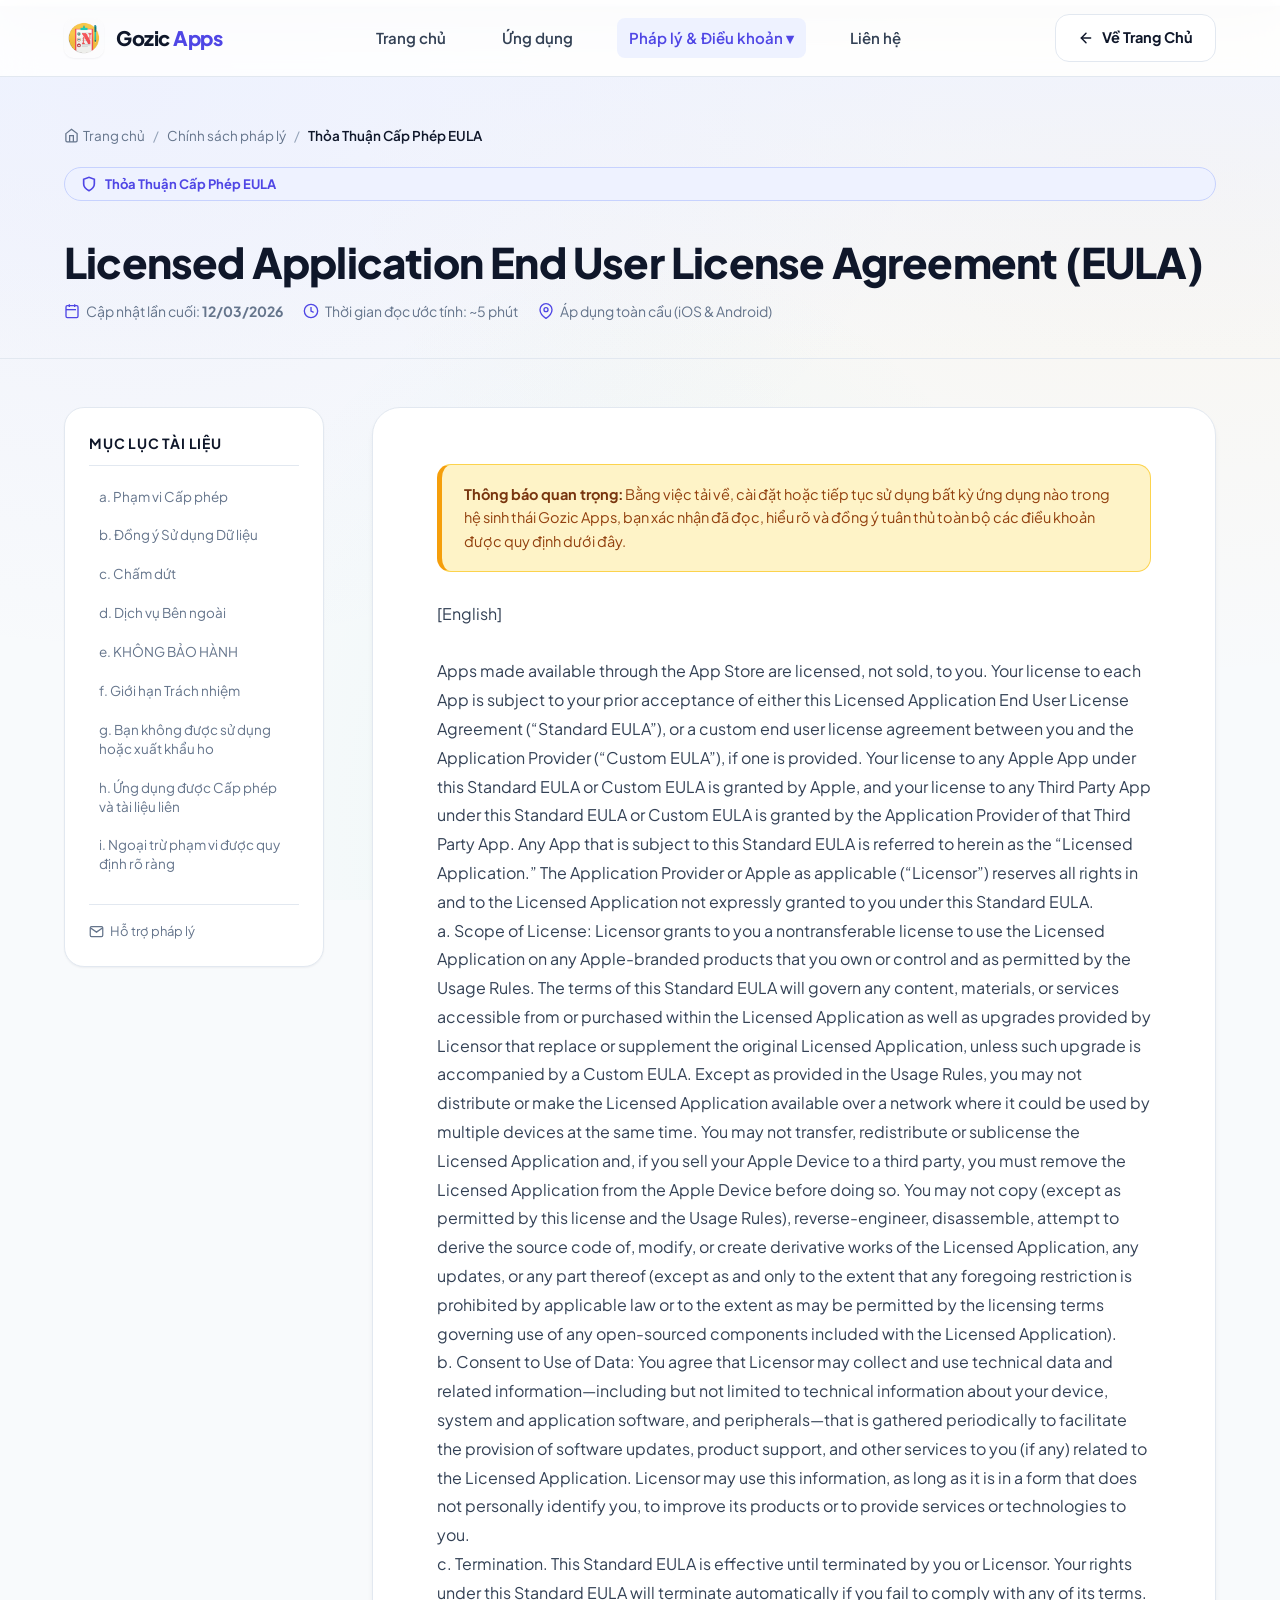
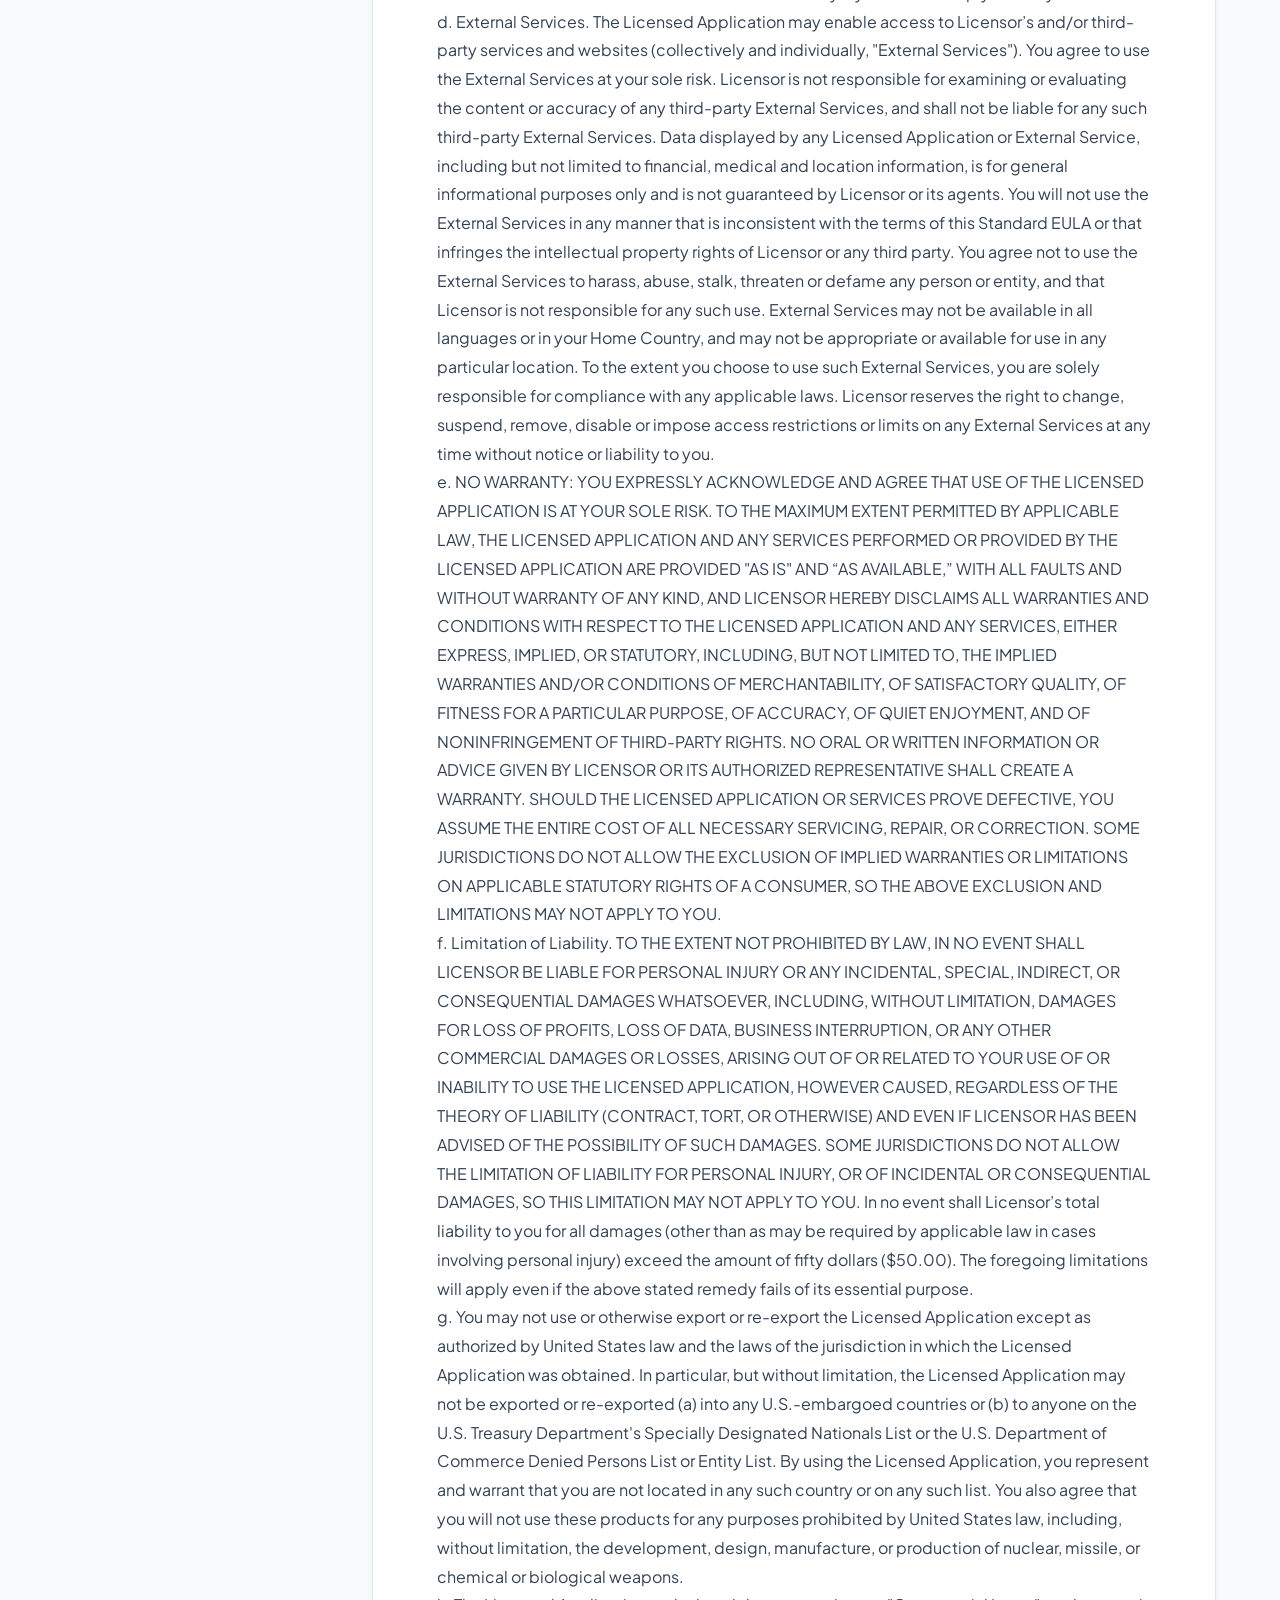
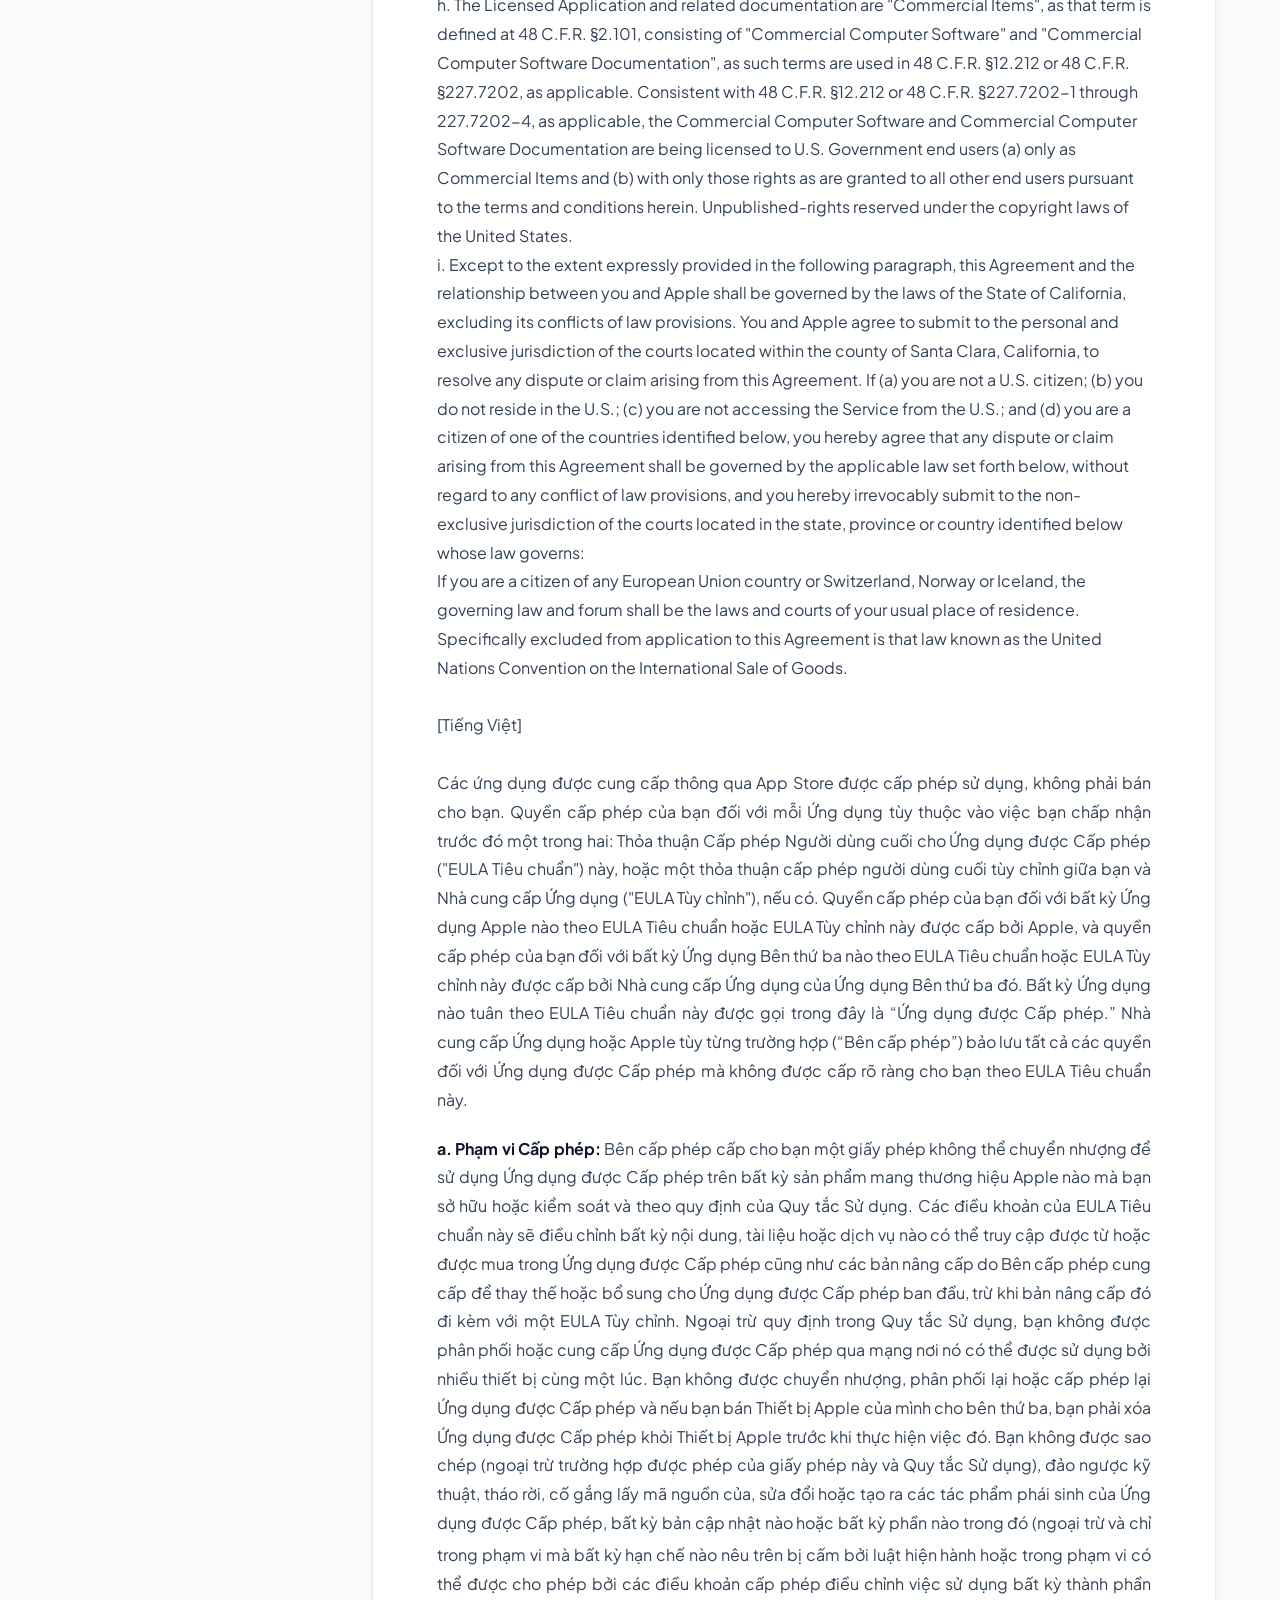
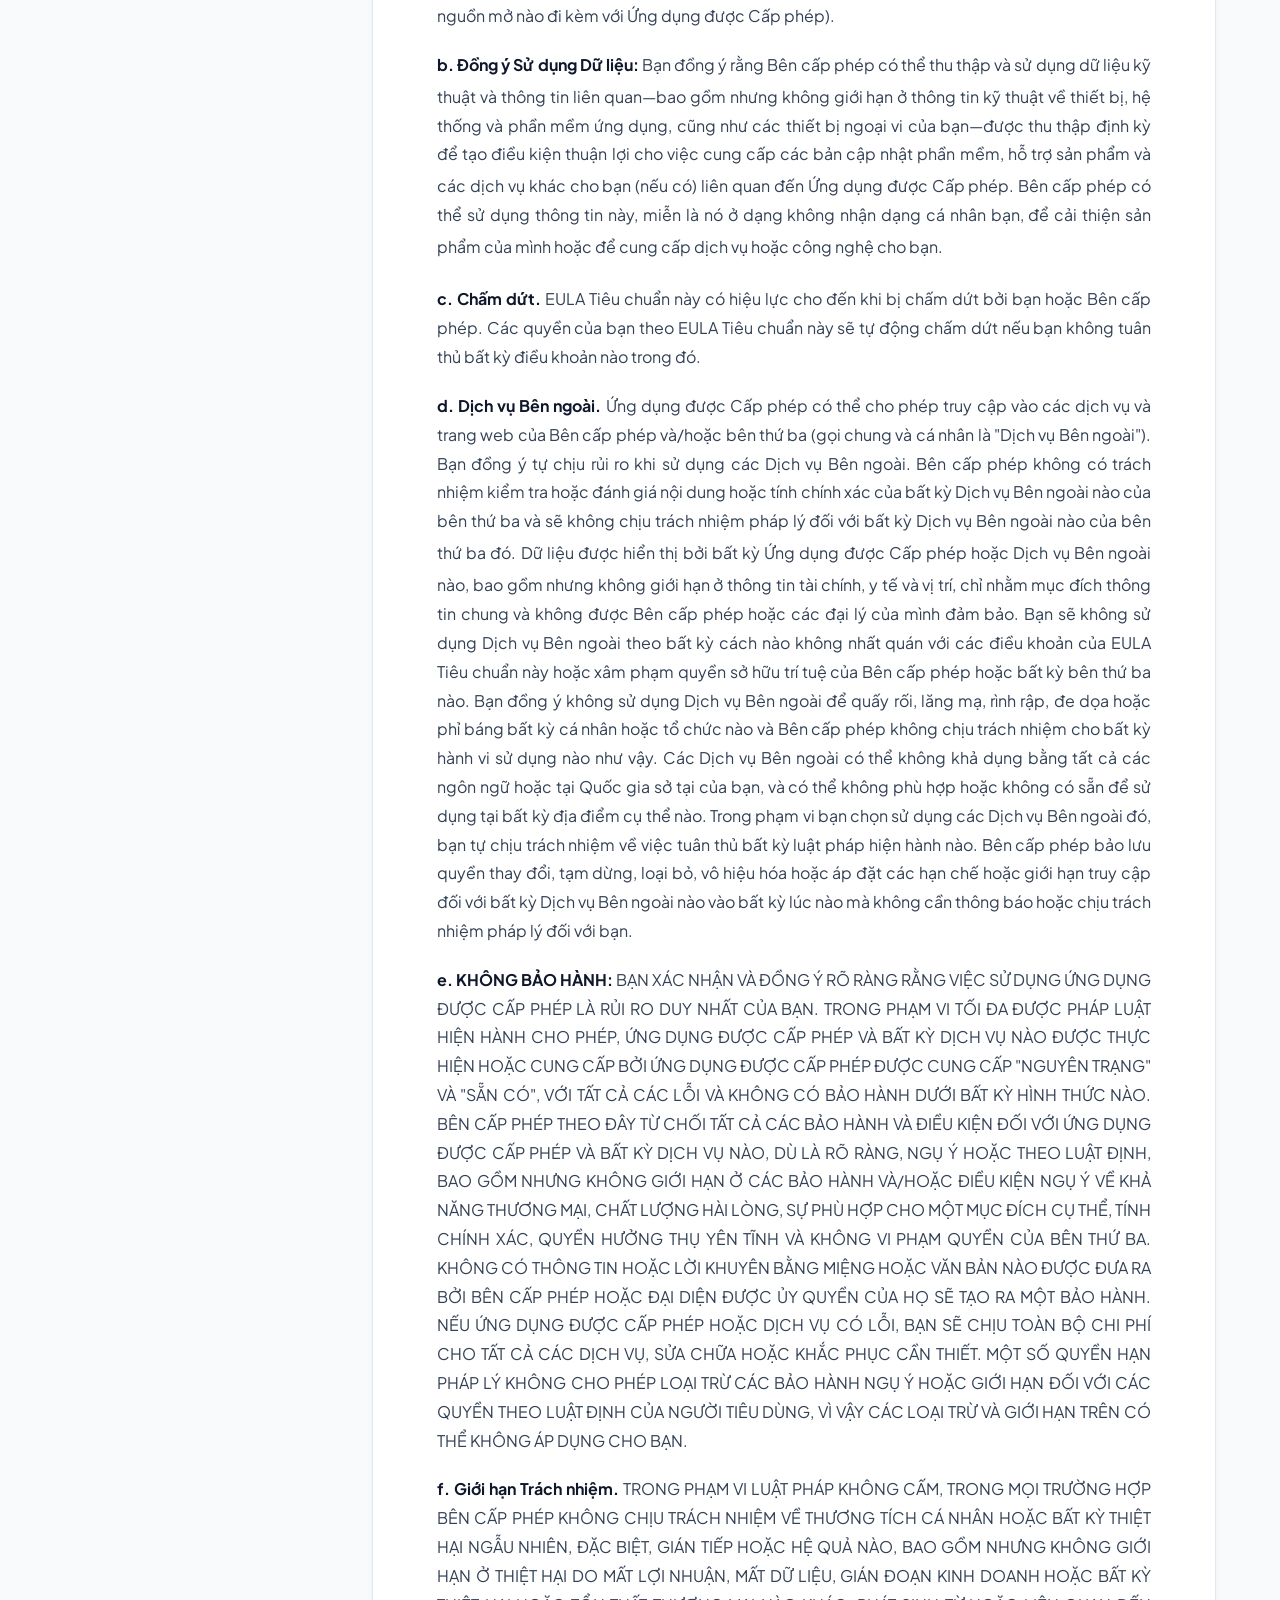
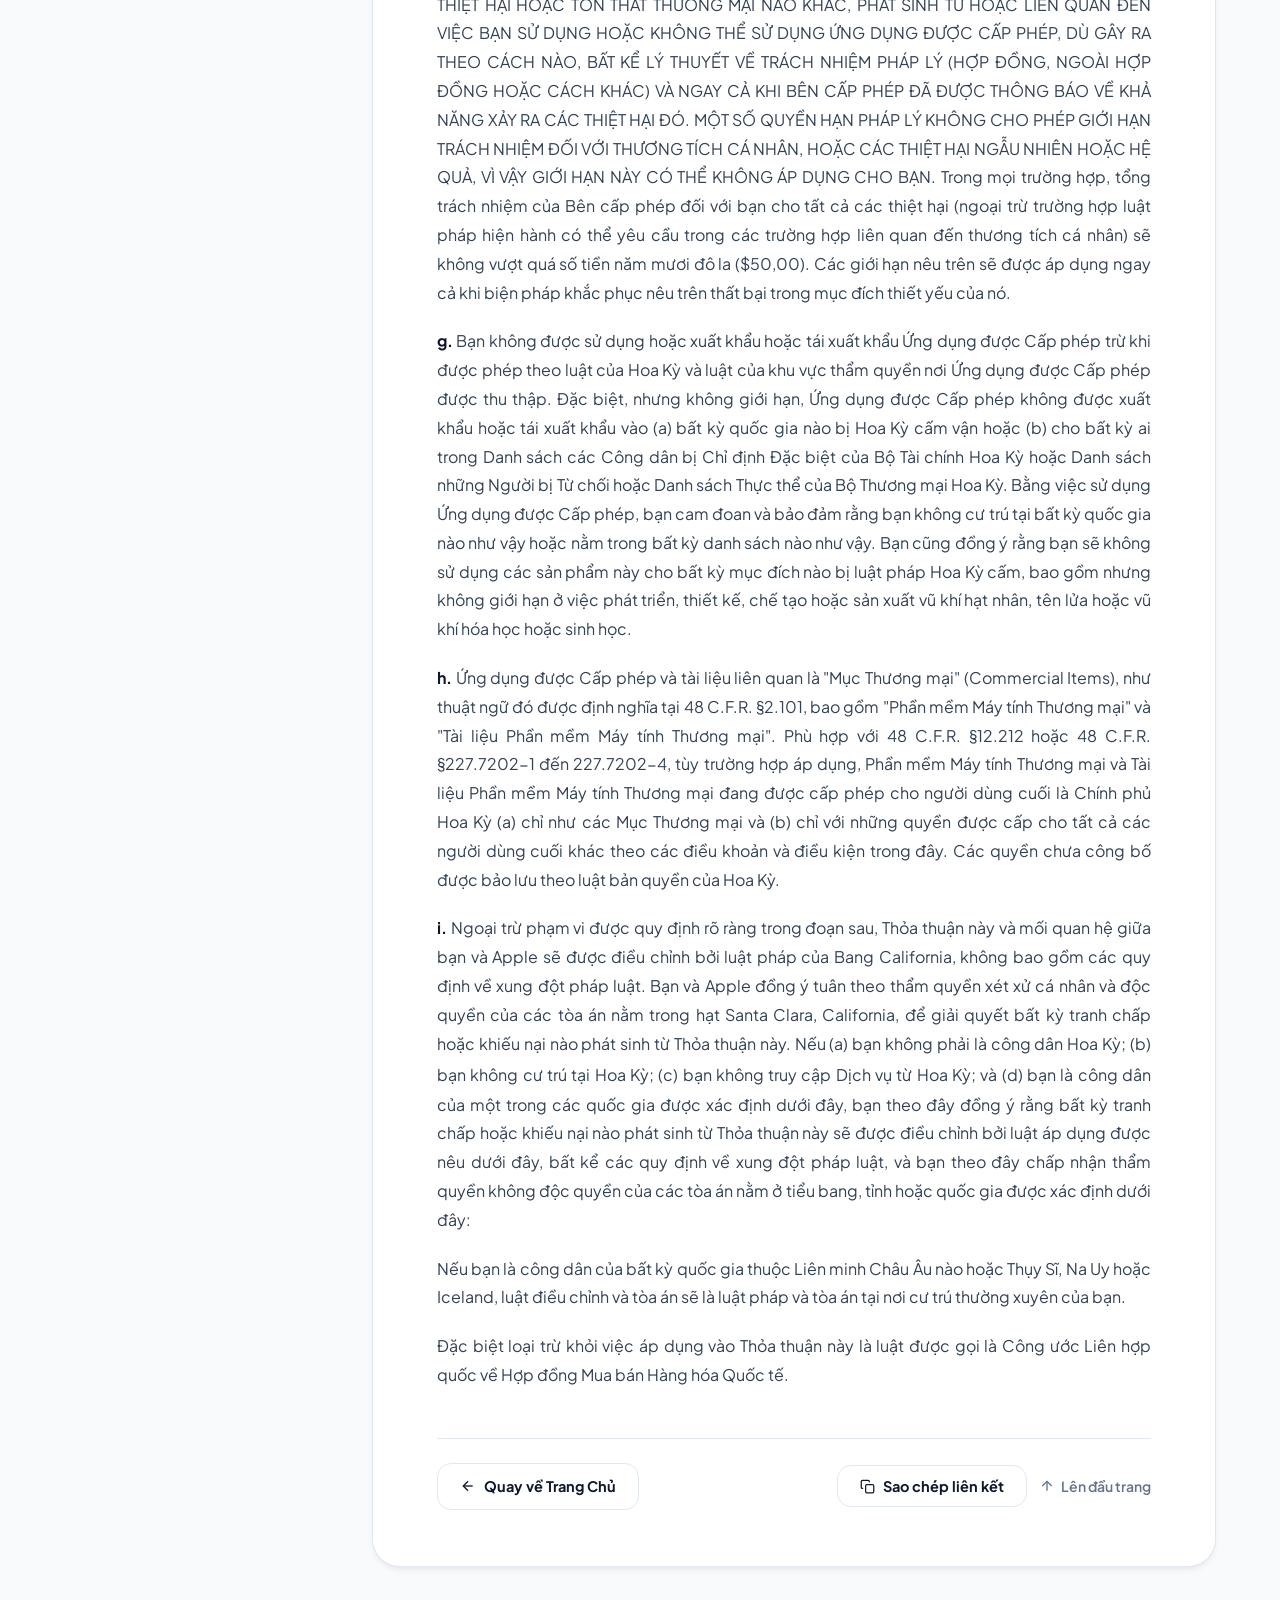
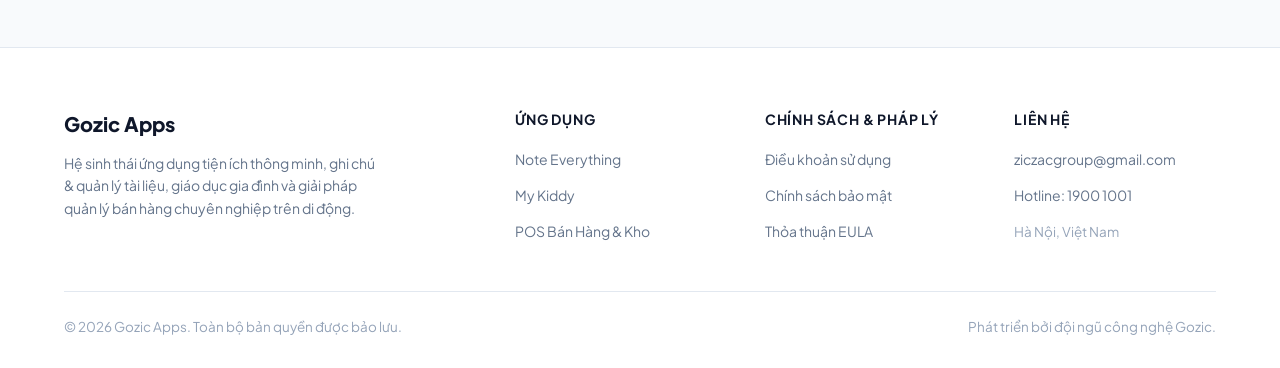
==== pages/licensed-application-end-user-license-agreement.html @ 4e3cdf43 "feat: initialize myapps website with 3 apps showcase, custom modern styling, and full legal policy p" ====
<!DOCTYPE html>
<html lang="vi">
<head>
  <meta charset="UTF-8">
  <meta name="viewport" content="width=device-width, initial-scale=1.0">
  <title>Licensed Application End User License Agreement (EULA) - Gozic Apps</title>
  <meta name="description" content="Quy định chi tiết về phạm vi cấp phép sử dụng ứng dụng di động trên các nền tảng phân phối chính thức.">
  
  <!-- Favicon -->
  <link rel="icon" type="image/png" href="../assets/photo/note-everything.png">
  
  <!-- Fonts -->
  <link rel="preconnect" href="https://fonts.googleapis.com">
  <link rel="preconnect" href="https://fonts.gstatic.com" crossorigin>
  <link href="https://fonts.googleapis.com/css2?family=Plus+Jakarta+Sans:wght@400;500;600;700;800&display=swap" rel="stylesheet">
  
  <!-- Stylesheets -->
  <link rel="stylesheet" href="../assets/css/style.css">
  <link rel="stylesheet" href="../assets/css/legal.css">
</head>
<body>

  <!-- Reading Progress Bar -->
  <div id="reading-progress"></div>

  <!-- Header -->
  <header class="site-header">
    <div class="container">
      <div class="nav-wrap">
        <a href="../index.html" class="brand-logo">
          <img src="../assets/photo/note-everything.png" alt="Gozic Apps Logo">
          <span>Gozic <span class="brand-accent">Apps</span></span>
        </a>

        <ul class="nav-links">
          <li><a href="../index.html">Trang chủ</a></li>
          <li><a href="../index.html#apps">Ứng dụng</a></li>
          <li class="nav-dropdown">
            <a href="#" class="active">Pháp lý & Điều khoản ▾</a>
            <ul class="dropdown-menu">
              <li><a href="terms-and-conditions-of-use.html">Điều khoản sử dụng</a></li>
              <li><a href="privacy-policy.html">Chính sách bảo mật</a></li>
              <li><a href="licensed-application-end-user-license-agreement.html">Thỏa thuận EULA</a></li>
            </ul>
          </li>
          <li><a href="../index.html#contact">Liên hệ</a></li>
        </ul>

        <div class="nav-cta">
          <a href="../index.html" class="btn btn-outline">
            <svg width="16" height="16" viewBox="0 0 24 24" fill="none" stroke="currentColor" stroke-width="2.2" stroke-linecap="round" stroke-linejoin="round"><line x1="19" y1="12" x2="5" y2="12"></line><polyline points="12 19 5 12 12 5"></polyline></svg>
            Về Trang Chủ
          </a>
        </div>

        <button class="mobile-toggle" aria-label="Toggle Menu">
          <span></span>
          <span></span>
          <span></span>
        </button>
      </div>
    </div>
  </header>

  <!-- Mobile Drawer -->
  <div class="mobile-nav-drawer">
    <a href="../index.html">Trang chủ</a>
    <a href="../index.html#apps">Danh sách ứng dụng</a>
    <a href="terms-and-conditions-of-use.html">Điều khoản sử dụng</a>
    <a href="privacy-policy.html">Chính sách quyền riêng tư</a>
    <a href="licensed-application-end-user-license-agreement.html">Thỏa thuận cấp phép EULA</a>
  </div>

  <!-- Legal Hero Banner -->
  <section class="legal-hero">
    <div class="container">
      <!-- Breadcrumb -->
      <nav class="breadcrumb-nav">
        <a href="../index.html">
          <svg width="15" height="15" viewBox="0 0 24 24" fill="none" stroke="currentColor" stroke-width="2"><path d="M3 9l9-7 9 7v11a2 2 0 0 1-2 2H5a2 2 0 0 1-2-2z"></path><polyline points="9 22 9 12 15 12 15 22"></polyline></svg>
          Trang chủ
        </a>
        <span class="breadcrumb-separator">/</span>
        <span>Chính sách pháp lý</span>
        <span class="breadcrumb-separator">/</span>
        <span style="color: var(--text-main); font-weight: 600;">Thỏa Thuận Cấp Phép EULA</span>
      </nav>

      <div class="legal-title-wrap">
        <span class="badge-pill">
          <svg width="14" height="14" viewBox="0 0 24 24" fill="none" stroke="currentColor" stroke-width="2.5"><path d="M12 22s8-4 8-10V5l-8-3-8 3v7c0 6 8 10 8 10z"></path></svg>
          Thỏa Thuận Cấp Phép EULA
        </span>
        <h1 class="legal-main-title">Licensed Application End User License Agreement (EULA)</h1>
        <div class="legal-meta-bar">
          <div class="legal-meta-item">
            <svg viewBox="0 0 24 24" fill="none" stroke="currentColor" stroke-width="2"><rect x="3" y="4" width="18" height="18" rx="2" ry="2"></rect><line x1="16" y1="2" x2="16" y2="6"></line><line x1="8" y1="2" x2="8" y2="6"></line><line x1="3" y1="10" x2="18" y2="10"></line></svg>
            <span>Cập nhật lần cuối: <strong>12/03/2026</strong></span>
          </div>
          <div class="legal-meta-item">
            <svg viewBox="0 0 24 24" fill="none" stroke="currentColor" stroke-width="2"><circle cx="12" cy="12" r="10"></circle><polyline points="12 6 12 12 16 14"></polyline></svg>
            <span>Thời gian đọc ước tính: ~5 phút</span>
          </div>
          <div class="legal-meta-item">
            <svg viewBox="0 0 24 24" fill="none" stroke="currentColor" stroke-width="2"><path d="M21 10c0 7-9 13-9 13s-9-6-9-13a9 9 0 0 1 18 0z"></path><circle cx="12" cy="10" r="3"></circle></svg>
            <span>Áp dụng toàn cầu (iOS & Android)</span>
          </div>
        </div>
      </div>
    </div>
  </section>

  <!-- Legal Main Body -->
  <main class="legal-layout">
    <div class="container">
      <div class="legal-container">
        <!-- Sidebar Navigation (TOC) -->
        <aside class="legal-sidebar">
          <h4>Mục lục tài liệu</h4>
          <ul class="toc-list">
            <li><a href="#section-1">a. Phạm vi Cấp phép</a></li><li><a href="#section-2">b. Đồng ý Sử dụng Dữ liệu</a></li><li><a href="#section-3">c. Chấm dứt</a></li><li><a href="#section-4">d. Dịch vụ Bên ngoài</a></li><li><a href="#section-5">e. KHÔNG BẢO HÀNH</a></li><li><a href="#section-6">f. Giới hạn Trách nhiệm</a></li><li><a href="#section-7">g. Bạn không được sử dụng hoặc xuất khẩu ho</a></li><li><a href="#section-8">h. Ứng dụng được Cấp phép và tài liệu liên</a></li><li><a href="#section-9">i. Ngoại trừ phạm vi được quy định rõ ràng</a></li>
          </ul>
          <div style="margin-top: 24px; padding-top: 16px; border-top: 1px solid var(--border-color);">
            <a href="mailto:ziczacgroup@gmail.com" style="font-size: 13px; color: var(--text-muted); display: flex; align-items: center; gap: 6px;">
              <svg width="15" height="15" viewBox="0 0 24 24" fill="none" stroke="currentColor" stroke-width="2"><path d="M4 4h16c1.1 0 2 .9 2 2v12c0 1.1-.9 2-2 2H4c-1.1 0-2-.9-2-2V6c0-1.1.9-2 2-2z"></path><polyline points="22,6 12,13 2,6"></polyline></svg>
              Hỗ trợ pháp lý
            </a>
          </div>
        </aside>

        <!-- Document Card -->
        <article class="legal-card">
          <div class="legal-notice-box">
            <strong>Thông báo quan trọng:</strong> Bằng việc tải về, cài đặt hoặc tiếp tục sử dụng bất kỳ ứng dụng nào trong hệ sinh thái Gozic Apps, bạn xác nhận đã đọc, hiểu rõ và đồng ý tuân thủ toàn bộ các điều khoản được quy định dưới đây.
          </div>

          <div class="legal-content">
            <div>[English]</div><div><br/></div><div>Apps made available through the App Store are licensed, not sold, to you. Your license to each App is subject to your prior acceptance of either this Licensed Application End User License Agreement (“Standard EULA”), or a custom end user license agreement between you and the Application Provider (“Custom EULA”), if one is provided. Your license to any Apple App under this Standard EULA or Custom EULA is granted by Apple, and your license to any Third Party App under this Standard EULA or Custom EULA is granted by the Application Provider of that Third Party App. Any App that is subject to this Standard EULA is referred to herein as the “Licensed Application.” The Application Provider or Apple as applicable (“Licensor”) reserves all rights in and to the Licensed Application not expressly granted to you under this Standard EULA.</div><div></div><div>a. Scope of License: Licensor grants to you a nontransferable license to use the Licensed Application on any Apple-branded products that you own or control and as permitted by the Usage Rules. The terms of this Standard EULA will govern any content, materials, or services accessible from or purchased within the Licensed Application as well as upgrades provided by Licensor that replace or supplement the original Licensed Application, unless such upgrade is accompanied by a Custom EULA. Except as provided in the Usage Rules, you may not distribute or make the Licensed Application available over a network where it could be used by multiple devices at the same time. You may not transfer, redistribute or sublicense the Licensed Application and, if you sell your Apple Device to a third party, you must remove the Licensed Application from the Apple Device before doing so. You may not copy (except as permitted by this license and the Usage Rules), reverse-engineer, disassemble, attempt to derive the source code of, modify, or create derivative works of the Licensed Application, any updates, or any part thereof (except as and only to the extent that any foregoing restriction is prohibited by applicable law or to the extent as may be permitted by the licensing terms governing use of any open-sourced components included with the Licensed Application).</div><div></div><div>b. Consent to Use of Data: You agree that Licensor may collect and use technical data and related information—including but not limited to technical information about your device, system and application software, and peripherals—that is gathered periodically to facilitate the provision of software updates, product support, and other services to you (if any) related to the Licensed Application. Licensor may use this information, as long as it is in a form that does not personally identify you, to improve its products or to provide services or technologies to you.</div><div></div><div>c. Termination. This Standard EULA is effective until terminated by you or Licensor. Your rights under this Standard EULA will terminate automatically if you fail to comply with any of its terms. </div><div></div><div>d. External Services. The Licensed Application may enable access to Licensor’s and/or third-party services and websites (collectively and individually, "External Services"). You agree to use the External Services at your sole risk. Licensor is not responsible for examining or evaluating the content or accuracy of any third-party External Services, and shall not be liable for any such third-party External Services. Data displayed by any Licensed Application or External Service, including but not limited to financial, medical and location information, is for general informational purposes only and is not guaranteed by Licensor or its agents. You will not use the External Services in any manner that is inconsistent with the terms of this Standard EULA or that infringes the intellectual property rights of Licensor or any third party. You agree not to use the External Services to harass, abuse, stalk, threaten or defame any person or entity, and that Licensor is not responsible for any such use. External Services may not be available in all languages or in your Home Country, and may not be appropriate or available for use in any particular location. To the extent you choose to use such External Services, you are solely responsible for compliance with any applicable laws. Licensor reserves the right to change, suspend, remove, disable or impose access restrictions or limits on any External Services at any time without notice or liability to you. </div><div></div><div>e. NO WARRANTY: YOU EXPRESSLY ACKNOWLEDGE AND AGREE THAT USE OF THE LICENSED APPLICATION IS AT YOUR SOLE RISK. TO THE MAXIMUM EXTENT PERMITTED BY APPLICABLE LAW, THE LICENSED APPLICATION AND ANY SERVICES PERFORMED OR PROVIDED BY THE LICENSED APPLICATION ARE PROVIDED "AS IS" AND “AS AVAILABLE,” WITH ALL FAULTS AND WITHOUT WARRANTY OF ANY KIND, AND LICENSOR HEREBY DISCLAIMS ALL WARRANTIES AND CONDITIONS WITH RESPECT TO THE LICENSED APPLICATION AND ANY SERVICES, EITHER EXPRESS, IMPLIED, OR STATUTORY, INCLUDING, BUT NOT LIMITED TO, THE IMPLIED WARRANTIES AND/OR CONDITIONS OF MERCHANTABILITY, OF SATISFACTORY QUALITY, OF FITNESS FOR A PARTICULAR PURPOSE, OF ACCURACY, OF QUIET ENJOYMENT, AND OF NONINFRINGEMENT OF THIRD-PARTY RIGHTS. NO ORAL OR WRITTEN INFORMATION OR ADVICE GIVEN BY LICENSOR OR ITS AUTHORIZED REPRESENTATIVE SHALL CREATE A WARRANTY. SHOULD THE LICENSED APPLICATION OR SERVICES PROVE DEFECTIVE, YOU ASSUME THE ENTIRE COST OF ALL NECESSARY SERVICING, REPAIR, OR CORRECTION. SOME JURISDICTIONS DO NOT ALLOW THE EXCLUSION OF IMPLIED WARRANTIES OR LIMITATIONS ON APPLICABLE STATUTORY RIGHTS OF A CONSUMER, SO THE ABOVE EXCLUSION AND LIMITATIONS MAY NOT APPLY TO YOU.</div><div></div><div>f. Limitation of Liability. TO THE EXTENT NOT PROHIBITED BY LAW, IN NO EVENT SHALL LICENSOR BE LIABLE FOR PERSONAL INJURY OR ANY INCIDENTAL, SPECIAL, INDIRECT, OR CONSEQUENTIAL DAMAGES WHATSOEVER, INCLUDING, WITHOUT LIMITATION, DAMAGES FOR LOSS OF PROFITS, LOSS OF DATA, BUSINESS INTERRUPTION, OR ANY OTHER COMMERCIAL DAMAGES OR LOSSES, ARISING OUT OF OR RELATED TO YOUR USE OF OR INABILITY TO USE THE LICENSED APPLICATION, HOWEVER CAUSED, REGARDLESS OF THE THEORY OF LIABILITY (CONTRACT, TORT, OR OTHERWISE) AND EVEN IF LICENSOR HAS BEEN ADVISED OF THE POSSIBILITY OF SUCH DAMAGES. SOME JURISDICTIONS DO NOT ALLOW THE LIMITATION OF LIABILITY FOR PERSONAL INJURY, OR OF INCIDENTAL OR CONSEQUENTIAL DAMAGES, SO THIS LIMITATION MAY NOT APPLY TO YOU. In no event shall Licensor’s total liability to you for all damages (other than as may be required by applicable law in cases involving personal injury) exceed the amount of fifty dollars ($50.00). The foregoing limitations will apply even if the above stated remedy fails of its essential purpose.</div><div></div><div>g. You may not use or otherwise export or re-export the Licensed Application except as authorized by United States law and the laws of the jurisdiction in which the Licensed Application was obtained. In particular, but without limitation, the Licensed Application may not be exported or re-exported (a) into any U.S.-embargoed countries or (b) to anyone on the U.S. Treasury Department's Specially Designated Nationals List or the U.S. Department of Commerce Denied Persons List or Entity List. By using the Licensed Application, you represent and warrant that you are not located in any such country or on any such list. You also agree that you will not use these products for any purposes prohibited by United States law, including, without limitation, the development, design, manufacture, or production of nuclear, missile, or chemical or biological weapons.</div><div></div><div>h. The Licensed Application and related documentation are "Commercial Items", as that term is defined at 48 C.F.R. §2.101, consisting of "Commercial Computer Software" and "Commercial Computer Software Documentation", as such terms are used in 48 C.F.R. §12.212 or 48 C.F.R. §227.7202, as applicable. Consistent with 48 C.F.R. §12.212 or 48 C.F.R. §227.7202-1 through 227.7202-4, as applicable, the Commercial Computer Software and Commercial Computer Software Documentation are being licensed to U.S. Government end users (a) only as Commercial Items and (b) with only those rights as are granted to all other end users pursuant to the terms and conditions herein. Unpublished-rights reserved under the copyright laws of the United States.</div><div></div><div>i. Except to the extent expressly provided in the following paragraph, this Agreement and the relationship between you and Apple shall be governed by the laws of the State of California, excluding its conflicts of law provisions. You and Apple agree to submit to the personal and exclusive jurisdiction of the courts located within the county of Santa Clara, California, to resolve any dispute or claim arising from this Agreement. If (a) you are not a U.S. citizen; (b) you do not reside in the U.S.; (c) you are not accessing the Service from the U.S.; and (d) you are a citizen of one of the countries identified below, you hereby agree that any dispute or claim arising from this Agreement shall be governed by the applicable law set forth below, without regard to any conflict of law provisions, and you hereby irrevocably submit to the non-exclusive jurisdiction of the courts located in the state, province or country identified below whose law governs:</div><div></div><div>If you are a citizen of any European Union country or Switzerland, Norway or Iceland, the governing law and forum shall be the laws and courts of your usual place of residence.</div><div></div><div>Specifically excluded from application to this Agreement is that law known as the United Nations Convention on the International Sale of Goods.</div><div><br/></div><div>[Tiếng Việt]</div><div><br/></div><div><p data-path-to-node="0">Các ứng dụng được cung cấp thông qua App Store được cấp phép sử dụng, không phải bán cho bạn. Quyền cấp phép của bạn đối với mỗi Ứng dụng tùy thuộc vào việc bạn chấp nhận trước đó một trong hai: Thỏa thuận Cấp phép Người dùng cuối cho Ứng dụng được Cấp phép ("EULA Tiêu chuẩn") này, hoặc một thỏa thuận cấp phép người dùng cuối tùy chỉnh giữa bạn và Nhà cung cấp Ứng dụng ("EULA Tùy chỉnh"), nếu có. Quyền cấp phép của bạn đối với bất kỳ Ứng dụng Apple nào theo EULA Tiêu chuẩn hoặc EULA Tùy chỉnh này được cấp bởi Apple, và quyền cấp phép của bạn đối với bất kỳ Ứng dụng Bên thứ ba nào theo EULA Tiêu chuẩn hoặc EULA Tùy chỉnh này được cấp bởi Nhà cung cấp Ứng dụng của Ứng dụng Bên thứ ba đó. Bất kỳ Ứng dụng nào tuân theo EULA Tiêu chuẩn này được gọi trong đây là “Ứng dụng được Cấp phép.” Nhà cung cấp Ứng dụng hoặc Apple tùy từng trường hợp (“Bên cấp phép”) bảo lưu tất cả các quyền đối với Ứng dụng được Cấp phép mà không được cấp rõ ràng cho bạn theo EULA Tiêu chuẩn này.</p><p data-path-to-node="1" id="section-1"><b data-index-in-node="0" data-path-to-node="1">a. Phạm vi Cấp phép:</b> Bên cấp phép cấp cho bạn một giấy phép không thể chuyển nhượng để sử dụng Ứng dụng được Cấp phép trên bất kỳ sản phẩm mang thương hiệu Apple nào mà bạn sở hữu hoặc kiểm soát và theo quy định của Quy tắc Sử dụng. Các điều khoản của EULA Tiêu chuẩn này sẽ điều chỉnh bất kỳ nội dung, tài liệu hoặc dịch vụ nào có thể truy cập được từ hoặc được mua trong Ứng dụng được Cấp phép cũng như các bản nâng cấp do Bên cấp phép cung cấp để thay thế hoặc bổ sung cho Ứng dụng được Cấp phép ban đầu, trừ khi bản nâng cấp đó đi kèm với một EULA Tùy chỉnh. Ngoại trừ quy định trong Quy tắc Sử dụng, bạn không được phân phối hoặc cung cấp Ứng dụng được Cấp phép qua mạng nơi nó có thể được sử dụng bởi nhiều thiết bị cùng một lúc. Bạn không được chuyển nhượng, phân phối lại hoặc cấp phép lại Ứng dụng được Cấp phép và nếu bạn bán Thiết bị Apple của mình cho bên thứ ba, bạn phải xóa Ứng dụng được Cấp phép khỏi Thiết bị Apple trước khi thực hiện việc đó. Bạn không được sao chép (ngoại trừ trường hợp được phép của giấy phép này và Quy tắc Sử dụng), đảo ngược kỹ thuật, tháo rời, cố gắng lấy mã nguồn của, sửa đổi hoặc tạo ra các tác <span class="citation-435 citation-end-435">phẩm phái sinh của Ứng dụng được Cấp phép, bất kỳ bản cập nhật nào hoặc bất kỳ phần nào trong đó (ngoại trừ và chỉ trong phạm vi mà bất kỳ hạn chế nào nêu trên<source-footnote _nghost-ng-c350547919="" ng-version="0.0.0-PLACEHOLDER"><sup _ngcontent-ng-c350547919="" class="superscript" data-turn-source-index="1"><!-- --></sup></source-footnote></span> bị cấm bởi luật hiện hành hoặc trong phạm vi có thể được cho phép bởi các điều khoản cấp phép điều chỉnh việc sử dụng bất kỳ thành phần nguồn mở nào đi kèm với <span class="citation-434 citation-end-434">Ứng dụng được Cấp phép).<source-footnote _nghost-ng-c350547919="" ng-version="0.0.0-PLACEHOLDER"><sup _ngcontent-ng-c350547919="" class="superscript" data-turn-source-index="2"><!-- --></sup></source-footnote></span><sources-carousel-inline _nghost-ng-c3933148313="" ng-version="0.0.0-PLACEHOLDER"><source-inline-chip _ngcontent-ng-c3933148313="" _nghost-ng-c3311634963="" class="ng-star-inserted"></source-inline-chip></sources-carousel-inline></p><div _ngcontent-ng-c3311634963="" class="source-inline-chip-container ng-star-inserted"><!-- --><!-- --></div><!-- --><!-- --><!-- --><!-- --><!-- --><!-- --><!-- --><!-- --><!-- --><p data-path-to-node="2" id="section-2"><span class="citation-433"></span><b data-index-in-node="0" data-path-to-node="2">b. Đồng ý Sử dụng Dữ liệu:</b><span class="citation-433 citation-end-433"> Bạn đồng ý rằng Bên cấp phép có thể thu thập và sử dụng dữ liệu kỹ thuật và thông tin liên quan—bao gồm nhưng không giới<source-footnote _nghost-ng-c350547919="" ng-version="0.0.0-PLACEHOLDER"><sup _ngcontent-ng-c350547919="" class="superscript" data-turn-source-index="3"><!-- --></sup></source-footnote></span> hạn ở thông tin kỹ thuật về thiết bị, hệ thống và phần mềm ứng dụng, cũng như các <span class="citation-432 citation-end-432">thiết bị ngoại vi của bạn—được thu thập định kỳ để tạo điều kiện thuận lợi cho việc cung cấp các bản cập nhật phần mềm, hỗ trợ sản phẩm và các dịch vụ khác cho bạ<source-footnote _nghost-ng-c350547919="" ng-version="0.0.0-PLACEHOLDER"><sup _ngcontent-ng-c350547919="" class="superscript" data-turn-source-index="4"><!-- --></sup></source-footnote></span>n (nếu có) liên quan đến Ứng dụng được Cấp phép. Bên <span class="citation-431"></span><span class="citation-430 citation-431 citation-end-431">cấp phép có thể sử dụng thông tin này, miễn là nó ở dạng không nhận dạng cá nhân bạn, để cải thiện sản phẩm của mình hoặc để cung cấp dịch vụ hoặc công nghệ cho bạn.<source-footnote _nghost-ng-c350547919="" ng-version="0.0.0-PLACEHOLDER"><sup _ngcontent-ng-c350547919="" class="superscript" data-turn-source-index="5"><!-- --></sup></source-footnote></span><span class="citation-430 citation-end-430"><source-footnote _nghost-ng-c350547919="" ng-version="0.0.0-PLACEHOLDER"><sup _ngcontent-ng-c350547919="" class="superscript" data-turn-source-index="6"><!-- --></sup></source-footnote></span><sources-carousel-inline _nghost-ng-c3933148313="" ng-version="0.0.0-PLACEHOLDER"><source-inline-chip _ngcontent-ng-c3933148313="" _nghost-ng-c3311634963="" class="ng-star-inserted"></source-inline-chip></sources-carousel-inline></p><div _ngcontent-ng-c3311634963="" class="source-inline-chip-container ng-star-inserted"><!-- --><!-- --></div><!-- --><!-- --><!-- --><!-- --><!-- --><!-- --><!-- --><!-- --><!-- --><p data-path-to-node="3" id="section-3"><span class="citation-428"></span><span class="citation-428 citation-429"></span><b data-index-in-node="0" data-path-to-node="3">c. Chấm dứt.</b><span class="citation-428 citation-429 citation-end-429"> EULA Tiê<source-footnote _nghost-ng-c350547919="" ng-version="0.0.0-PLACEHOLDER"><sup _ngcontent-ng-c350547919="" class="superscript" data-turn-source-index="7"><!-- --></sup></source-footnote></span><span class="citation-428 citation-end-428">u chuẩn này có hiệu lự<source-footnote _nghost-ng-c350547919="" ng-version="0.0.0-PLACEHOLDER"><sup _ngcontent-ng-c350547919="" class="superscript" data-turn-source-index="8"><!-- --></sup></source-footnote></span>c cho đến khi bị chấm dứt bởi bạn hoặc Bên cấp phép. Các quyền của bạn theo EULA Tiêu chuẩn này sẽ tự động chấm dứt nếu bạn không tuân thủ bất kỳ điều khoản nào trong đó.<sources-carousel-inline _nghost-ng-c3933148313="" ng-version="0.0.0-PLACEHOLDER"><source-inline-chip _ngcontent-ng-c3933148313="" _nghost-ng-c3311634963="" class="ng-star-inserted"></source-inline-chip></sources-carousel-inline></p><div _ngcontent-ng-c3311634963="" class="source-inline-chip-container ng-star-inserted"><!-- --><!-- --></div><!-- --><!-- --><!-- --><!-- --><!-- --><!-- --><!-- --><!-- --><!-- --><p data-path-to-node="4" id="section-4"><b data-index-in-node="0" data-path-to-node="4">d. Dịch vụ Bên ngoài.</b> Ứng dụng được Cấp phép có thể cho phép truy cập vào các dịch vụ và trang web của Bên cấp phép và/hoặc bên thứ ba (gọi chung và cá nhân là "Dịch vụ Bên ngoài"). Bạn đồng ý tự chịu rủi ro khi sử dụng các Dịch vụ Bên ngoài. Bên cấp phép không có trách nhiệm kiểm tra hoặc <span class="citation-427">đánh giá nội dung hoặc tính chính xác của bất kỳ Dịch vụ Bên ngoài nào của bên thứ ba </span><span class="citation-425 citation-427"></span><span class="citation-425 citation-426 citation-427 citation-end-427">và sẽ không chịu trách nhiệm pháp lý đối với bất kỳ Dịch vụ Bên ngoài nào của bên thứ<source-footnote _nghost-ng-c350547919="" ng-version="0.0.0-PLACEHOLDER"><sup _ngcontent-ng-c350547919="" class="superscript" data-turn-source-index="9"><!-- --></sup></source-footnote></span><span class="citation-425 citation-426"> ba đó. </span><span class="citation-424 citation-425 citation-426 citation-end-426">Dữ liệu được hiển thị bởi bất kỳ Ứng dụng được Cấp phép hoặc D<source-footnote _nghost-ng-c350547919="" ng-version="0.0.0-PLACEHOLDER"><sup _ngcontent-ng-c350547919="" class="superscript" data-turn-source-index="10"><!-- --></sup></source-footnote></span><span class="citation-424 citation-425 citation-end-425">ịch vụ Bên ngoài nào, bao g<source-footnote _nghost-ng-c350547919="" ng-version="0.0.0-PLACEHOLDER"><sup _ngcontent-ng-c350547919="" class="superscript" data-turn-source-index="11"><!-- --></sup></source-footnote></span><span class="citation-424 citation-end-424">ồm nhưng không giới hạn ở thông tin tài chính, y tế và vị trí, chỉ nhằm <source-footnote _nghost-ng-c350547919="" ng-version="0.0.0-PLACEHOLDER"><sup _ngcontent-ng-c350547919="" class="superscript" data-turn-source-index="12"><!-- --></sup></source-footnote></span>mục đích thông tin chung và không được Bên cấp phép hoặc các đại lý của mình đảm bảo. Bạn sẽ không sử dụng Dịch vụ Bên ngoài theo bất kỳ cách nào không nhất quán với các điều khoản của EULA Tiêu chuẩn này hoặc xâm phạm quyền sở hữu trí tuệ của Bên cấp phép hoặc bất kỳ bên thứ ba nào. Bạn đồng ý không sử dụng Dịch vụ Bên ngoài để quấy rối, lăng mạ, rình rập, đe dọa hoặc phỉ báng bất kỳ cá nhân hoặc tổ chức nào và Bên cấp phép không chịu trách nhiệm cho bất kỳ hành vi sử dụng nào như vậy. Các Dịch vụ Bên ngoài có thể không khả dụng bằng tất cả các ngôn ngữ hoặc tại Quốc gia sở tại của bạn, và có thể không phù hợp hoặc không có sẵn để sử dụng tại bất kỳ địa điểm cụ thể nào. Trong phạm vi bạn chọn sử dụng các Dịch vụ Bên ngoài đó, bạn tự chịu trách nhiệm về việc tuân thủ bất kỳ luật pháp hiện hành nào. Bên cấp phép bảo lưu quyền thay đổi, tạm dừng, loại bỏ, vô hiệu hóa hoặc áp đặt các hạn chế hoặc giới hạn truy cập đối với bất kỳ Dịch vụ Bên ngoài nào vào bất kỳ lúc nào mà không cần thông báo hoặc chịu trách nhiệm pháp lý đối với bạn.<sources-carousel-inline _nghost-ng-c3933148313="" ng-version="0.0.0-PLACEHOLDER"><source-inline-chip _ngcontent-ng-c3933148313="" _nghost-ng-c3311634963="" class="ng-star-inserted"></source-inline-chip></sources-carousel-inline></p><div _ngcontent-ng-c3311634963="" class="source-inline-chip-container ng-star-inserted"><!-- --><!-- --></div><!-- --><!-- --><!-- --><!-- --><!-- --><!-- --><!-- --><!-- --><!-- --><p data-path-to-node="5" id="section-5"><b data-index-in-node="0" data-path-to-node="5">e. KHÔNG BẢO HÀNH:</b> BẠN XÁC NHẬN VÀ ĐỒNG Ý RÕ RÀNG RẰNG VIỆC SỬ DỤNG ỨNG DỤNG ĐƯỢC CẤP PHÉP LÀ RỦI RO DUY NHẤT CỦA BẠN. TRONG PHẠM VI TỐI ĐA ĐƯỢC PHÁP LUẬT HIỆN HÀNH CHO PHÉP, ỨNG DỤNG ĐƯỢC CẤP PHÉP VÀ BẤT KỲ DỊCH VỤ NÀO ĐƯỢC THỰC HIỆN HOẶC CUNG CẤP BỞI ỨNG DỤNG ĐƯỢC CẤP PHÉP ĐƯỢC CUNG CẤP "NGUYÊN TRẠNG" VÀ "SẴN CÓ", VỚI TẤT CẢ CÁC LỖI VÀ KHÔNG CÓ BẢO HÀNH DƯỚI BẤT KỲ HÌNH THỨC NÀO. BÊN CẤP PHÉP THEO ĐÂY TỪ CHỐI TẤT CẢ CÁC BẢO HÀNH VÀ ĐIỀU KIỆN ĐỐI VỚI ỨNG DỤNG ĐƯỢC CẤP PHÉP VÀ BẤT KỲ DỊCH VỤ NÀO, DÙ LÀ RÕ RÀNG, NGỤ Ý HOẶC THEO LUẬT ĐỊNH, BAO GỒM NHƯNG KHÔNG GIỚI HẠN Ở CÁC BẢO HÀNH VÀ/HOẶC ĐIỀU KIỆN NGỤ Ý VỀ KHẢ NĂNG THƯƠNG MẠI, CHẤT LƯỢNG HÀI LÒNG, SỰ PHÙ HỢP CHO MỘT MỤC ĐÍCH CỤ THỂ, TÍNH CHÍNH XÁC, QUYỀN HƯỞNG THỤ YÊN TĨNH VÀ KHÔNG VI PHẠM QUYỀN CỦA BÊN THỨ BA. KHÔNG CÓ THÔNG TIN HOẶC LỜI KHUYÊN BẰNG MIỆNG HOẶC VĂN BẢN NÀO ĐƯỢC ĐƯA RA BỞI BÊN CẤP PHÉP HOẶC ĐẠI DIỆN ĐƯỢC ỦY QUYỀN CỦA HỌ SẼ TẠO RA MỘT BẢO HÀNH. NẾU ỨNG DỤNG ĐƯỢC CẤP PHÉP HOẶC DỊCH VỤ CÓ LỖI, BẠN SẼ CHỊU TOÀN BỘ CHI PHÍ CHO TẤT CẢ CÁC DỊCH VỤ, SỬA CHỮA HOẶC KHẮC PHỤC CẦN THIẾT. MỘT SỐ QUYỀN HẠN PHÁP LÝ KHÔNG CHO PHÉP LOẠI TRỪ CÁC BẢO HÀNH NGỤ Ý HOẶC GIỚI HẠN ĐỐI VỚI CÁC QUYỀN THEO LUẬT ĐỊNH CỦA NGƯỜI TIÊU DÙNG, VÌ VẬY CÁC LOẠI TRỪ VÀ GIỚI HẠN TRÊN CÓ THỂ KHÔNG ÁP DỤNG CHO BẠN.</p><p data-path-to-node="6" id="section-6"><b data-index-in-node="0" data-path-to-node="6">f. Giới hạn Trách nhiệm.</b> TRONG PHẠM VI LUẬT PHÁP KHÔNG CẤM, TRONG MỌI TRƯỜNG HỢP BÊN CẤP PHÉP KHÔNG CHỊU TRÁCH NHIỆM VỀ THƯƠNG TÍCH CÁ NHÂN HOẶC BẤT KỲ THIỆT HẠI NGẪU NHIÊN, ĐẶC BIỆT, GIÁN TIẾP HOẶC HỆ QUẢ NÀO, BAO GỒM NHƯNG KHÔNG GIỚI HẠN Ở THIỆT HẠI DO MẤT LỢI NHUẬN, MẤT DỮ LIỆU, GIÁN ĐOẠN KINH DOANH HOẶC BẤT KỲ THIỆT HẠI HOẶC TỔN THẤT THƯƠNG MẠI NÀO KHÁC, PHÁT SINH TỪ HOẶC LIÊN QUAN ĐẾN VIỆC BẠN SỬ DỤNG HOẶC KHÔNG THỂ SỬ DỤNG ỨNG DỤNG ĐƯỢC CẤP PHÉP, DÙ GÂY RA THEO CÁCH NÀO, BẤT KỂ LÝ THUYẾT VỀ TRÁCH NHIỆM PHÁP LÝ (HỢP ĐỒNG, NGOÀI HỢP ĐỒNG HOẶC CÁCH KHÁC) VÀ NGAY CẢ KHI BÊN CẤP PHÉP ĐÃ ĐƯỢC THÔNG BÁO VỀ KHẢ NĂNG XẢY RA CÁC THIỆT HẠI ĐÓ. MỘT SỐ QUYỀN HẠN PHÁP LÝ KHÔNG CHO PHÉP GIỚI HẠN TRÁCH NHIỆM ĐỐI VỚI THƯƠNG TÍCH CÁ NHÂN, HOẶC CÁC THIỆT HẠI NGẪU NHIÊN HOẶC HỆ QUẢ, VÌ VẬY GIỚI HẠN NÀY CÓ THỂ KHÔNG ÁP DỤNG CHO BẠN. Trong mọi trường hợp, tổng trách nhiệm của Bên cấp phép đối với bạn cho tất cả các thiệt hại (ngoại trừ trường hợp luật pháp hiện hành có thể yêu cầu trong các trường hợp liên quan đến thương tích cá nhân) sẽ không vượt quá số tiền năm mươi đô la ($50,00). Các giới hạn nêu trên sẽ được áp dụng ngay cả khi biện pháp khắc phục nêu trên thất bại trong mục đích thiết yếu của nó.</p><p data-path-to-node="7" id="section-7"><b data-index-in-node="0" data-path-to-node="7">g.</b> Bạn không được sử dụng hoặc xuất khẩu hoặc tái xuất khẩu Ứng dụng được Cấp phép trừ khi được phép theo luật của Hoa Kỳ và luật của khu vực thẩm quyền nơi Ứng dụng được Cấp phép được thu thập. Đặc biệt, nhưng không giới hạn, Ứng dụng được Cấp phép không được xuất khẩu hoặc tái xuất khẩu vào (a) bất kỳ quốc gia nào bị Hoa Kỳ cấm vận hoặc (b) cho bất kỳ ai trong Danh sách các Công dân bị Chỉ định Đặc biệt của Bộ Tài chính Hoa Kỳ hoặc Danh sách những Người bị Từ chối hoặc Danh sách Thực thể của Bộ Thương mại Hoa Kỳ. Bằng việc sử dụng Ứng dụng được Cấp phép, bạn cam đoan và bảo đảm rằng bạn không cư trú tại bất kỳ quốc gia nào như vậy hoặc nằm trong bất kỳ danh sách nào như vậy. Bạn cũng đồng ý rằng bạn sẽ không sử dụng các sản phẩm này cho bất kỳ mục đích nào bị luật pháp Hoa Kỳ cấm, bao gồm nhưng không giới hạn ở việc phát triển, thiết kế, chế tạo hoặc sản xuất vũ khí hạt nhân, tên lửa hoặc vũ khí hóa học hoặc sinh học.</p><p data-path-to-node="8" id="section-8"><b data-index-in-node="0" data-path-to-node="8">h.</b> Ứng dụng được Cấp phép và tài liệu liên quan là "Mục Thương mại" (Commercial Items), như thuật ngữ đó được định nghĩa tại 48 C.F.R. §2.101, bao gồm "Phần mềm Máy tính Thương mại" và "Tài liệu Phần mềm Máy tính Thương mại". Phù hợp với 48 C.F.R. §12.212 hoặc 48 C.F.R. §227.7202-1 đến 227.7202-4, tùy trường hợp áp dụng, Phần mềm Máy tính Thương mại và Tài liệu Phần mềm Máy tính Thương mại đang được cấp phép cho người dùng cuối là Chính phủ Hoa Kỳ (a) chỉ như các Mục Thương mại và (b) chỉ với những quyền được cấp cho tất cả các người dùng cuối khác theo các điều khoản và điều kiện trong đây. Các quyền chưa công bố được bảo lưu theo luật bản quyền của Hoa Kỳ.</p><p data-path-to-node="9" id="section-9"><b data-index-in-node="0" data-path-to-node="9">i.</b> Ngoại trừ phạm vi được quy định rõ ràng trong đoạn sau, Thỏa thuận này và mối quan hệ giữa bạn và Apple sẽ được điều chỉnh bởi luật pháp của Bang California, không bao gồm các quy định về xung đột pháp luật. Bạn và Apple đồng ý tuân theo thẩm quyền xét xử cá nhân và độc quyền của các tòa án nằm trong hạt Santa Clara, California, để <span class="citation-423 citation-end-423">giải quyết bất kỳ tranh chấp hoặc khiếu nại nào phát sinh từ Thỏa thuận này. Nếu (a) bạn không phải là công dân Hoa Kỳ; (b) bạn không cư trú tại Hoa Kỳ; (c) bạn không truy cập <source-footnote _nghost-ng-c350547919="" ng-version="0.0.0-PLACEHOLDER"><sup _ngcontent-ng-c350547919="" class="superscript" data-turn-source-index="13"><!-- --></sup></source-footnote></span>Dịch vụ từ Hoa Kỳ; và (d) bạn là công dân của một trong các quốc gia được xác định dưới đây, bạn theo đây đồng ý rằng bất kỳ tranh chấp hoặc khiếu nại nào phát sinh từ Thỏa thuận này sẽ được điều chỉnh bởi luật áp dụng được nêu dưới đây, bất kể các quy định về xung đột pháp luật, và bạn theo đây chấp nhận thẩm quyền không độc quyền của các tòa án nằm ở tiểu bang, tỉnh hoặc quốc gia được xác định dưới đây:<sources-carousel-inline _nghost-ng-c3933148313="" ng-version="0.0.0-PLACEHOLDER"><source-inline-chip _ngcontent-ng-c3933148313="" _nghost-ng-c3311634963="" class="ng-star-inserted"></source-inline-chip></sources-carousel-inline></p><div _ngcontent-ng-c3311634963="" class="source-inline-chip-container ng-star-inserted"><!-- --><!-- --></div><!-- --><!-- --><!-- --><!-- --><!-- --><!-- --><!-- --><!-- --><!-- --><p data-path-to-node="10">Nếu bạn là công dân của bất kỳ quốc gia thuộc Liên minh Châu Âu nào hoặc Thụy Sĩ, Na Uy hoặc Iceland, luật điều chỉnh và tòa án sẽ là luật pháp và tòa án tại nơi cư trú thường xuyên của bạn.</p><p data-path-to-node="11">Đặc biệt loại trừ khỏi việc áp dụng vào Thỏa thuận này là luật được gọi là Công ước Liên hợp quốc về Hợp đồng Mua bán Hàng hóa Quốc tế.</p></div>
          </div>

          <!-- Bottom Actions -->
          <div class="legal-bottom-actions">
            <a href="../index.html" class="btn btn-outline">
              <svg width="16" height="16" viewBox="0 0 24 24" fill="none" stroke="currentColor" stroke-width="2"><line x1="19" y1="12" x2="5" y2="12"></line><polyline points="12 19 5 12 12 5"></polyline></svg>
              Quay về Trang Chủ
            </a>
            <div style="display: flex; gap: 12px; align-items: center;">
              <button class="btn btn-outline btn-copy-url">
                <svg width="15" height="15" viewBox="0 0 24 24" fill="none" stroke="currentColor" stroke-width="2"><rect x="9" y="9" width="13" height="13" rx="2" ry="2"></rect><path d="M5 15H4a2 2 0 0 1-2-2V4a2 2 0 0 1 2-2h9a2 2 0 0 1 2 2v1"></path></svg>
                Sao chép liên kết
              </button>
              <a href="#top" class="back-to-top-btn">
                <svg width="16" height="16" viewBox="0 0 24 24" fill="none" stroke="currentColor" stroke-width="2"><line x1="12" y1="19" x2="12" y2="5"></line><polyline points="5 12 12 5 19 12"></polyline></svg>
                Lên đầu trang
              </a>
            </div>
          </div>
        </article>
      </div>
    </div>
  </main>

  <!-- Footer -->
  <footer class="site-footer">
    <div class="container">
      <div class="footer-top">
        <div class="footer-brand">
          <h4>Gozic Apps</h4>
          <p>Hệ sinh thái ứng dụng tiện ích thông minh, ghi chú & quản lý tài liệu, giáo dục gia đình và giải pháp quản lý bán hàng chuyên nghiệp trên di động.</p>
        </div>
        <div class="footer-col">
          <h5>Ứng Dụng</h5>
          <ul>
            <li><a href="../index.html#app-note">Note Everything</a></li>
            <li><a href="../index.html#app-kiddy">My Kiddy</a></li>
            <li><a href="../index.html#app-pos">POS Bán Hàng & Kho</a></li>
          </ul>
        </div>
        <div class="footer-col">
          <h5>Chính Sách & Pháp Lý</h5>
          <ul>
            <li><a href="terms-and-conditions-of-use.html">Điều khoản sử dụng</a></li>
            <li><a href="privacy-policy.html">Chính sách bảo mật</a></li>
            <li><a href="licensed-application-end-user-license-agreement.html">Thỏa thuận EULA</a></li>
          </ul>
        </div>
        <div class="footer-col">
          <h5>Liên Hệ</h5>
          <ul>
            <li><a href="mailto:ziczacgroup@gmail.com">ziczacgroup@gmail.com</a></li>
            <li><a href="tel:19001001">Hotline: 1900 1001</a></li>
            <li><span style="color: var(--text-light); font-size: 13.5px;">Hà Nội, Việt Nam</span></li>
          </ul>
        </div>
      </div>
      <div class="footer-bottom">
        <p>© 2026 Gozic Apps. Toàn bộ bản quyền được bảo lưu.</p>
        <p>Phát triển bởi đội ngũ công nghệ Gozic.</p>
      </div>
    </div>
  </footer>

  <!-- Scripts -->
  <script src="../assets/js/main.js"></script>
</body>
</html>
---- assets/css/style.css ----
/* ==========================================================================
   Gozic Apps - Modern Light Aesthetic Stylesheet
   Designed with Vanilla CSS, Slate & Indigo Modern Palette
   ========================================================================== */

:root {
  /* Color Palette - Slate & Accents */
  --bg-main: #F8FAFC;
  --bg-surface: #FFFFFF;
  --bg-subtle: #F1F5F9;
  --bg-alt: #EDF2F7;
  
  --text-main: #0F172A;
  --text-body: #334155;
  --text-muted: #64748B;
  --text-light: #94A3B8;
  
  --border-color: #E2E8F0;
  --border-light: #F1F5F9;
  --border-focus: #C7D2FE;

  /* Theme Accents */
  --primary: #4F46E5;
  --primary-hover: #4338CA;
  --primary-light: #EEF2FF;
  --primary-glow: rgba(79, 70, 229, 0.15);

  --accent-amber: #F59E0B;
  --accent-amber-light: #FFFBEB;
  
  --accent-emerald: #10B981;
  --accent-emerald-light: #ECFDF5;
  
  --accent-sky: #0284C7;
  --accent-sky-light: #F0F9FF;

  --accent-rose: #EF4444;
  --accent-rose-light: #FEF2F2;

  /* Elevation Shadows */
  --shadow-sm: 0 1px 2px 0 rgba(15, 23, 42, 0.05);
  --shadow-md: 0 4px 6px -1px rgba(15, 23, 42, 0.06), 0 2px 4px -2px rgba(15, 23, 42, 0.04);
  --shadow-lg: 0 12px 24px -4px rgba(15, 23, 42, 0.08), 0 4px 8px -2px rgba(15, 23, 42, 0.04);
  --shadow-xl: 0 20px 32px -6px rgba(15, 23, 42, 0.10), 0 8px 16px -4px rgba(15, 23, 42, 0.06);

  /* Radius */
  --radius-sm: 8px;
  --radius-md: 14px;
  --radius-lg: 20px;
  --radius-xl: 28px;
  --radius-full: 9999px;

  /* Typography */
  --font-family: 'Plus Jakarta Sans', -apple-system, BlinkMacSystemFont, 'Segoe UI', Roboto, Helvetica, Arial, sans-serif;
  --transition: all 0.25s cubic-bezier(0.16, 1, 0.3, 1);
}

/* ==========================================================================
   Base & Reset
   ========================================================================== */
*, *::before, *::after {
  box-sizing: border-box;
  margin: 0;
  padding: 0;
}

html {
  font-family: var(--font-family);
  font-size: 16px;
  line-height: 1.6;
  color: var(--text-body);
  background-color: var(--bg-main);
  scroll-behavior: smooth;
  -webkit-text-size-adjust: 100%;
}

body {
  min-height: 100vh;
  display: flex;
  flex-direction: column;
  background-color: var(--bg-main);
  background-image: 
    radial-gradient(at 10% 10%, rgba(99, 102, 241, 0.06) 0px, transparent 50%),
    radial-gradient(at 90% 20%, rgba(245, 158, 11, 0.05) 0px, transparent 50%),
    radial-gradient(at 50% 90%, rgba(16, 185, 129, 0.05) 0px, transparent 50%);
  background-repeat: no-repeat;
  background-attachment: fixed;
  overflow-x: hidden;
}

a {
  color: var(--primary);
  text-decoration: none;
  transition: var(--transition);
}

a:hover {
  color: var(--primary-hover);
}

img {
  max-width: 100%;
  height: auto;
  display: block;
}

button {
  font-family: inherit;
  cursor: pointer;
  border: none;
  background: none;
}

/* Container */
.container {
  width: 100%;
  max-width: 1200px;
  margin: 0 auto;
  padding: 0 24px;
}

/* ==========================================================================
   Header & Navigation
   ========================================================================== */
.site-header {
  position: sticky;
  top: 0;
  z-index: 1000;
  background: rgba(255, 255, 255, 0.85);
  backdrop-filter: blur(16px);
  -webkit-backdrop-filter: blur(16px);
  border-bottom: 1px solid var(--border-color);
  transition: var(--transition);
}

.site-header.scrolled {
  background: rgba(255, 255, 255, 0.95);
  box-shadow: var(--shadow-sm);
}

.nav-wrap {
  display: flex;
  align-items: center;
  justify-content: space-between;
  height: 76px;
}

.brand-logo {
  display: flex;
  align-items: center;
  gap: 12px;
  font-size: 20px;
  font-weight: 800;
  color: var(--text-main);
  letter-spacing: -0.5px;
}

.brand-logo img {
  width: 40px;
  height: 40px;
  border-radius: 10px;
  object-fit: cover;
  box-shadow: var(--shadow-sm);
}

.brand-logo span.brand-accent {
  color: var(--primary);
}

.nav-links {
  display: flex;
  align-items: center;
  gap: 32px;
  list-style: none;
}

.nav-links a {
  color: var(--text-body);
  font-size: 15px;
  font-weight: 600;
  padding: 8px 12px;
  border-radius: var(--radius-sm);
}

.nav-links a:hover,
.nav-links a.active {
  color: var(--primary);
  background: var(--primary-light);
}

/* Dropdown Menu */
.nav-dropdown {
  position: relative;
}

.nav-dropdown > a {
  display: flex;
  align-items: center;
  gap: 6px;
}

.dropdown-menu {
  position: absolute;
  top: calc(100% + 12px);
  left: 0;
  width: 250px;
  background: var(--bg-surface);
  border: 1px solid var(--border-color);
  border-radius: var(--radius-md);
  box-shadow: var(--shadow-lg);
  padding: 8px;
  list-style: none;
  opacity: 0;
  visibility: hidden;
  transform: translateY(8px);
  transition: var(--transition);
  z-index: 1010;
}

.nav-dropdown:hover .dropdown-menu {
  opacity: 1;
  visibility: visible;
  transform: translateY(0);
}

.dropdown-menu li a {
  display: block;
  padding: 10px 14px;
  font-size: 14px;
  font-weight: 500;
  color: var(--text-body);
  border-radius: var(--radius-sm);
}

.dropdown-menu li a:hover {
  background: var(--bg-subtle);
  color: var(--primary);
}

.nav-cta {
  display: flex;
  align-items: center;
  gap: 16px;
}

.btn {
  display: inline-flex;
  align-items: center;
  justify-content: center;
  gap: 8px;
  padding: 11px 22px;
  font-size: 14.5px;
  font-weight: 700;
  border-radius: var(--radius-md);
  transition: var(--transition);
  white-space: nowrap;
}

.btn-primary {
  background: var(--primary);
  color: #FFFFFF !important;
  box-shadow: 0 4px 14px rgba(79, 70, 229, 0.35);
}

.btn-primary:hover {
  background: var(--primary-hover);
  transform: translateY(-2px);
  box-shadow: 0 6px 20px rgba(79, 70, 229, 0.45);
}

.btn-outline {
  border: 1px solid var(--border-color);
  color: var(--text-main);
  background: var(--bg-surface);
}

.btn-outline:hover {
  border-color: var(--primary);
  color: var(--primary);
  background: var(--primary-light);
  transform: translateY(-2px);
}

/* Mobile Menu Toggle */
.mobile-toggle {
  display: none;
  flex-direction: column;
  gap: 5px;
  padding: 8px;
  cursor: pointer;
}

.mobile-toggle span {
  width: 24px;
  height: 2px;
  background: var(--text-main);
  border-radius: 2px;
  transition: var(--transition);
}

/* ==========================================================================
   Hero Section
   ========================================================================== */
.hero-section {
  padding: 80px 0 60px;
  text-align: center;
  position: relative;
}

.badge-pill {
  display: inline-flex;
  align-items: center;
  gap: 8px;
  padding: 6px 16px;
  font-size: 13px;
  font-weight: 700;
  border-radius: var(--radius-full);
  background: var(--primary-light);
  color: var(--primary);
  border: 1px solid #C7D2FE;
  margin-bottom: 24px;
}

.badge-pill svg {
  width: 16px;
  height: 16px;
}

.hero-title {
  font-size: clamp(34px, 5vw, 56px);
  font-weight: 800;
  color: var(--text-main);
  line-height: 1.15;
  letter-spacing: -1.5px;
  max-width: 920px;
  margin: 0 auto 20px;
}

.hero-title span.gradient-text {
  background: linear-gradient(135deg, #4F46E5 0%, #7C3AED 50%, #F59E0B 100%);
  -webkit-background-clip: text;
  -webkit-text-fill-color: transparent;
}

.hero-desc {
  font-size: clamp(16px, 2vw, 19px);
  color: var(--text-muted);
  max-width: 740px;
  margin: 0 auto 36px;
  line-height: 1.6;
}

.hero-stats {
  display: flex;
  align-items: center;
  justify-content: center;
  flex-wrap: wrap;
  gap: 40px;
  margin-top: 48px;
  padding: 24px 36px;
  background: rgba(255, 255, 255, 0.7);
  backdrop-filter: blur(10px);
  border: 1px solid var(--border-color);
  border-radius: var(--radius-xl);
  max-width: 860px;
  margin-left: auto;
  margin-right: auto;
  box-shadow: var(--shadow-sm);
}

.stat-item {
  text-align: center;
}

.stat-number {
  font-size: 28px;
  font-weight: 800;
  color: var(--text-main);
  letter-spacing: -0.5px;
}

.stat-label {
  font-size: 13px;
  font-weight: 600;
  color: var(--text-muted);
  text-transform: uppercase;
  letter-spacing: 0.5px;
}

/* ==========================================================================
   Section Headers
   ========================================================================== */
.section {
  padding: 80px 0;
}

.section-header {
  text-align: center;
  max-width: 700px;
  margin: 0 auto 56px;
}

.section-tag {
  font-size: 13px;
  font-weight: 800;
  color: var(--primary);
  text-transform: uppercase;
  letter-spacing: 1.5px;
  margin-bottom: 12px;
  display: inline-block;
}

.section-title {
  font-size: clamp(28px, 4vw, 40px);
  font-weight: 800;
  color: var(--text-main);
  line-height: 1.25;
  letter-spacing: -0.8px;
  margin-bottom: 16px;
}

.section-desc {
  font-size: 16.5px;
  color: var(--text-muted);
  line-height: 1.6;
}

/* ==========================================================================
   App Cards (Product Showcase)
   ========================================================================== */
.apps-grid {
  display: flex;
  flex-direction: column;
  gap: 40px;
}

.app-card {
  background: var(--bg-surface);
  border: 1px solid var(--border-color);
  border-radius: var(--radius-xl);
  padding: 40px;
  box-shadow: var(--shadow-md);
  display: grid;
  grid-template-columns: 140px 1fr 280px;
  gap: 36px;
  align-items: center;
  transition: var(--transition);
  position: relative;
  overflow: hidden;
}

.app-card:hover {
  transform: translateY(-4px);
  box-shadow: var(--shadow-xl);
  border-color: #CBD5E1;
}

/* App Logo Column */
.app-logo-box {
  width: 130px;
  height: 130px;
  border-radius: var(--radius-lg);
  overflow: hidden;
  box-shadow: var(--shadow-md);
  border: 1px solid var(--border-color);
  background: #FFFFFF;
  display: flex;
  align-items: center;
  justify-content: center;
  padding: 6px;
  flex-shrink: 0;
}

.app-logo-box img {
  width: 100%;
  height: 100%;
  object-fit: contain;
  border-radius: 16px;
}

/* App Info Column */
.app-info {
  display: flex;
  flex-direction: column;
  gap: 12px;
}

.app-meta {
  display: flex;
  align-items: center;
  gap: 10px;
}

.app-category-badge {
  display: inline-block;
  padding: 4px 12px;
  font-size: 12px;
  font-weight: 700;
  border-radius: var(--radius-full);
}

.badge-indigo { background: var(--primary-light); color: var(--primary); }
.badge-amber { background: var(--accent-amber-light); color: #B45309; }
.badge-emerald { background: var(--accent-emerald-light); color: #047857; }

.app-platform-tags {
  display: flex;
  align-items: center;
  gap: 6px;
  font-size: 12px;
  font-weight: 600;
  color: var(--text-light);
}

.app-name {
  font-size: 26px;
  font-weight: 800;
  color: var(--text-main);
  letter-spacing: -0.5px;
}

.app-tagline {
  font-size: 15.5px;
  color: var(--text-muted);
  font-weight: 500;
  line-height: 1.5;
}

.app-feature-list {
  display: grid;
  grid-template-columns: repeat(2, 1fr);
  gap: 10px 20px;
  list-style: none;
  margin-top: 6px;
}

.app-feature-list li {
  font-size: 13.5px;
  color: var(--text-body);
  display: flex;
  align-items: center;
  gap: 8px;
  font-weight: 500;
}

.app-feature-list li svg {
  width: 16px;
  height: 16px;
  flex-shrink: 0;
  color: var(--primary);
}

/* App Download & Actions Column */
.app-actions {
  display: flex;
  flex-direction: column;
  gap: 14px;
  justify-content: center;
  border-left: 1px solid var(--border-color);
  padding-left: 36px;
}

/* Store Badge Buttons */
.store-btn {
  display: flex;
  align-items: center;
  gap: 12px;
  padding: 10px 16px;
  border-radius: var(--radius-md);
  background: #0F172A;
  color: #FFFFFF !important;
  transition: var(--transition);
  text-decoration: none;
  box-shadow: 0 4px 10px rgba(15, 23, 42, 0.15);
}

.store-btn:hover {
  background: #1E293B;
  transform: translateY(-2px);
  box-shadow: 0 6px 16px rgba(15, 23, 42, 0.25);
}

.store-btn svg {
  width: 26px;
  height: 26px;
  fill: currentColor;
  flex-shrink: 0;
}

.store-btn-text {
  display: flex;
  flex-direction: column;
  text-align: left;
}

.store-btn-text .store-sub {
  font-size: 10px;
  font-weight: 500;
  text-transform: uppercase;
  color: #94A3B8;
  line-height: 1;
}

.store-btn-text .store-name {
  font-size: 14.5px;
  font-weight: 700;
  color: #FFFFFF;
  line-height: 1.3;
}

.app-legal-links {
  display: flex;
  align-items: center;
  gap: 12px;
  margin-top: 4px;
}

.app-legal-links a {
  font-size: 12px;
  color: var(--text-light);
  font-weight: 500;
}

.app-legal-links a:hover {
  color: var(--primary);
  text-decoration: underline;
}

/* ==========================================================================
   Features Grid (Why choose our apps)
   ========================================================================== */
.features-grid {
  display: grid;
  grid-template-columns: repeat(4, 1fr);
  gap: 24px;
}

.feature-box {
  background: var(--bg-surface);
  border: 1px solid var(--border-color);
  border-radius: var(--radius-lg);
  padding: 32px 24px;
  transition: var(--transition);
}

.feature-box:hover {
  transform: translateY(-4px);
  box-shadow: var(--shadow-lg);
  border-color: var(--border-focus);
}

.feature-icon-wrapper {
  width: 52px;
  height: 52px;
  border-radius: var(--radius-md);
  display: flex;
  align-items: center;
  justify-content: center;
  margin-bottom: 20px;
}

.feature-box h4 {
  font-size: 18px;
  font-weight: 700;
  color: var(--text-main);
  margin-bottom: 10px;
}

.feature-box p {
  font-size: 14px;
  color: var(--text-muted);
  line-height: 1.6;
}

/* ==========================================================================
   Legal Quick Banner Section
   ========================================================================== */
.legal-banner-card {
  background: linear-gradient(135deg, #EEF2FF 0%, #FAF5FF 100%);
  border: 1px solid #C7D2FE;
  border-radius: var(--radius-xl);
  padding: 48px;
  display: flex;
  align-items: center;
  justify-content: space-between;
  gap: 40px;
}

.legal-banner-content h3 {
  font-size: 26px;
  font-weight: 800;
  color: var(--text-main);
  margin-bottom: 8px;
}

.legal-banner-content p {
  font-size: 15px;
  color: var(--text-muted);
  max-width: 600px;
}

.legal-banner-buttons {
  display: flex;
  flex-wrap: wrap;
  gap: 12px;
}

/* ==========================================================================
   Footer
   ========================================================================== */
.site-footer {
  margin-top: auto;
  background: #FFFFFF;
  border-top: 1px solid var(--border-color);
  padding: 60px 0 30px;
}

.footer-top {
  display: grid;
  grid-template-columns: 2fr 1fr 1fr 1fr;
  gap: 48px;
  margin-bottom: 48px;
}

.footer-brand h4 {
  font-size: 20px;
  font-weight: 800;
  color: var(--text-main);
  margin-bottom: 12px;
}

.footer-brand p {
  font-size: 14px;
  color: var(--text-muted);
  max-width: 320px;
  line-height: 1.6;
}

.footer-col h5 {
  font-size: 14px;
  font-weight: 700;
  text-transform: uppercase;
  letter-spacing: 0.8px;
  color: var(--text-main);
  margin-bottom: 16px;
}

.footer-col ul {
  list-style: none;
  display: flex;
  flex-direction: column;
  gap: 10px;
}

.footer-col ul li a {
  font-size: 14px;
  color: var(--text-muted);
}

.footer-col ul li a:hover {
  color: var(--primary);
}

.footer-bottom {
  border-top: 1px solid var(--border-color);
  padding-top: 24px;
  display: flex;
  align-items: center;
  justify-content: space-between;
  flex-wrap: wrap;
  gap: 16px;
  font-size: 13.5px;
  color: var(--text-light);
}

/* ==========================================================================
   Responsive Breakpoints
   ========================================================================== */
@media (max-width: 1024px) {
  .app-card {
    grid-template-columns: 110px 1fr;
    padding: 30px;
  }
  
  .app-actions {
    grid-column: 1 / -1;
    border-left: none;
    border-top: 1px solid var(--border-color);
    padding-left: 0;
    padding-top: 24px;
    flex-direction: row;
    flex-wrap: wrap;
  }

  .features-grid {
    grid-template-columns: repeat(2, 1fr);
  }

  .footer-top {
    grid-template-columns: 1fr 1fr;
  }
}

@media (max-width: 768px) {
  .nav-links, .nav-cta {
    display: none;
  }

  .mobile-toggle {
    display: flex;
  }

  .hero-section {
    padding: 50px 0 40px;
  }

  .hero-stats {
    gap: 24px;
    padding: 20px;
  }

  .app-card {
    grid-template-columns: 1fr;
    gap: 20px;
    padding: 24px;
  }

  .app-logo-box {
    width: 90px;
    height: 90px;
  }

  .app-feature-list {
    grid-template-columns: 1fr;
  }

  .app-actions {
    flex-direction: column;
  }

  .legal-banner-card {
    flex-direction: column;
    padding: 30px 24px;
    align-items: flex-start;
  }

  .features-grid {
    grid-template-columns: 1fr;
  }

  .footer-top {
    grid-template-columns: 1fr;
    gap: 32px;
  }

  .footer-bottom {
    flex-direction: column;
    text-align: center;
  }
}

/* Mobile Nav Drawer */
.mobile-nav-drawer {
  position: fixed;
  top: 76px;
  left: 0;
  right: 0;
  background: #FFFFFF;
  border-bottom: 1px solid var(--border-color);
  padding: 24px;
  box-shadow: var(--shadow-xl);
  display: flex;
  flex-direction: column;
  gap: 16px;
  transform: translateY(-120%);
  transition: transform 0.3s cubic-bezier(0.16, 1, 0.3, 1);
  z-index: 999;
}

.mobile-nav-drawer.open {
  transform: translateY(0);
}

.mobile-nav-drawer a {
  font-size: 16px;
  font-weight: 600;
  color: var(--text-main);
  padding: 10px 0;
  border-bottom: 1px solid var(--border-light);
}
---- assets/css/legal.css ----
/* ==========================================================================
   Legal Document Stylesheet - Clean, Highly Legible Typography
   For Terms of Use, Privacy Policy, and EULA
   ========================================================================== */

/* Reading Progress Bar */
#reading-progress {
  position: fixed;
  top: 0;
  left: 0;
  width: 0%;
  height: 3.5px;
  background: linear-gradient(90deg, #4F46E5, #7C3AED, #F59E0B);
  z-index: 2000;
  transition: width 0.1s ease-out;
}

/* Legal Header Hero */
.legal-hero {
  background: linear-gradient(180deg, rgba(238, 242, 255, 0.7) 0%, rgba(248, 250, 252, 0) 100%);
  border-bottom: 1px solid var(--border-color);
  padding: 48px 0 36px;
}

/* Breadcrumb */
.breadcrumb-nav {
  display: flex;
  align-items: center;
  gap: 8px;
  font-size: 13.5px;
  color: var(--text-muted);
  margin-bottom: 20px;
}

.breadcrumb-nav a {
  color: var(--text-muted);
  display: flex;
  align-items: center;
  gap: 4px;
}

.breadcrumb-nav a:hover {
  color: var(--primary);
}

.breadcrumb-separator {
  color: var(--text-light);
}

.legal-title-wrap {
  display: flex;
  flex-direction: column;
  gap: 12px;
}

.legal-main-title {
  font-size: clamp(28px, 4vw, 42px);
  font-weight: 800;
  color: var(--text-main);
  letter-spacing: -0.8px;
  line-height: 1.2;
}

.legal-meta-bar {
  display: flex;
  align-items: center;
  flex-wrap: wrap;
  gap: 20px;
  font-size: 14px;
  color: var(--text-muted);
}

.legal-meta-item {
  display: flex;
  align-items: center;
  gap: 6px;
}

.legal-meta-item svg {
  width: 16px;
  height: 16px;
  color: var(--primary);
}

/* Legal Body Layout */
.legal-layout {
  padding: 48px 0 80px;
}

.legal-container {
  display: grid;
  grid-template-columns: 260px 1fr;
  gap: 48px;
  align-items: start;
}

/* Table of Contents Sidebar (Sticky) */
.legal-sidebar {
  position: sticky;
  top: 100px;
  background: var(--bg-surface);
  border: 1px solid var(--border-color);
  border-radius: var(--radius-lg);
  padding: 24px;
  box-shadow: var(--shadow-sm);
  max-height: calc(100vh - 120px);
  overflow-y: auto;
}

.legal-sidebar h4 {
  font-size: 14px;
  font-weight: 700;
  text-transform: uppercase;
  letter-spacing: 0.8px;
  color: var(--text-main);
  margin-bottom: 16px;
  padding-bottom: 10px;
  border-bottom: 1px solid var(--border-color);
}

.toc-list {
  list-style: none;
  display: flex;
  flex-direction: column;
  gap: 8px;
}

.toc-list li a {
  font-size: 13.5px;
  color: var(--text-muted);
  display: block;
  padding: 6px 10px;
  border-radius: var(--radius-sm);
  line-height: 1.4;
}

.toc-list li a:hover,
.toc-list li a.active {
  color: var(--primary);
  background: var(--primary-light);
  font-weight: 600;
}

/* Document Reading Card */
.legal-card {
  background: var(--bg-surface);
  border: 1px solid var(--border-color);
  border-radius: var(--radius-xl);
  padding: 56px 64px;
  box-shadow: var(--shadow-md);
}

/* Legal Content Typography */
.legal-content {
  font-size: 16px;
  line-height: 1.8;
  color: #334155;
  word-break: break-word;
}

.legal-content p {
  margin-bottom: 20px;
  text-align: justify;
}

.legal-content h1,
.legal-content h2,
.legal-content h3,
.legal-content h4 {
  color: var(--text-main);
  font-weight: 700;
  margin-top: 36px;
  margin-bottom: 14px;
  line-height: 1.35;
  scroll-margin-top: 90px;
}

.legal-content h2 {
  font-size: 22px;
  letter-spacing: -0.3px;
  border-bottom: 1px solid var(--border-color);
  padding-bottom: 8px;
}

.legal-content h3 {
  font-size: 18px;
}

.legal-content ul,
.legal-content ol {
  margin: 16px 0 24px 24px;
}

.legal-content li {
  margin-bottom: 8px;
  line-height: 1.7;
}

.legal-content a {
  color: var(--primary);
  text-decoration: underline;
  text-underline-offset: 3px;
  word-break: break-all;
}

.legal-content a:hover {
  color: var(--primary-hover);
}

.legal-content strong,
.legal-content b {
  color: var(--text-main);
  font-weight: 700;
}

/* Document Notice Callout */
.legal-notice-box {
  background: #FEF3C7;
  border: 1px solid #FCD34D;
  border-left: 5px solid #F59E0B;
  border-radius: var(--radius-md);
  padding: 18px 22px;
  margin-bottom: 28px;
  color: #92400E;
  font-size: 14.5px;
  line-height: 1.6;
}

.legal-notice-box strong {
  color: #78350F;
}

/* Actions at Bottom of Legal Page */
.legal-bottom-actions {
  display: flex;
  align-items: center;
  justify-content: space-between;
  flex-wrap: wrap;
  gap: 16px;
  margin-top: 48px;
  padding-top: 24px;
  border-top: 1px solid var(--border-color);
}

.back-to-top-btn {
  display: inline-flex;
  align-items: center;
  gap: 6px;
  font-size: 14px;
  font-weight: 600;
  color: var(--text-muted);
}

.back-to-top-btn:hover {
  color: var(--primary);
}

/* Responsive */
@media (max-width: 1024px) {
  .legal-container {
    grid-template-columns: 1fr;
  }

  .legal-sidebar {
    display: none;
  }

  .legal-card {
    padding: 36px 28px;
  }
}

@media (max-width: 640px) {
  .legal-card {
    padding: 24px 18px;
    border-radius: var(--radius-lg);
  }

  .legal-content {
    font-size: 15px;
  }
  
  .legal-content p {
    text-align: left;
  }
}

@media print {
  .site-header, .site-footer, .legal-sidebar, .legal-bottom-actions, .breadcrumb-nav {
    display: none !important;
  }

  .legal-card {
    border: none;
    box-shadow: none;
    padding: 0;
  }

  body {
    background: #FFFFFF;
    color: #000000;
  }
}
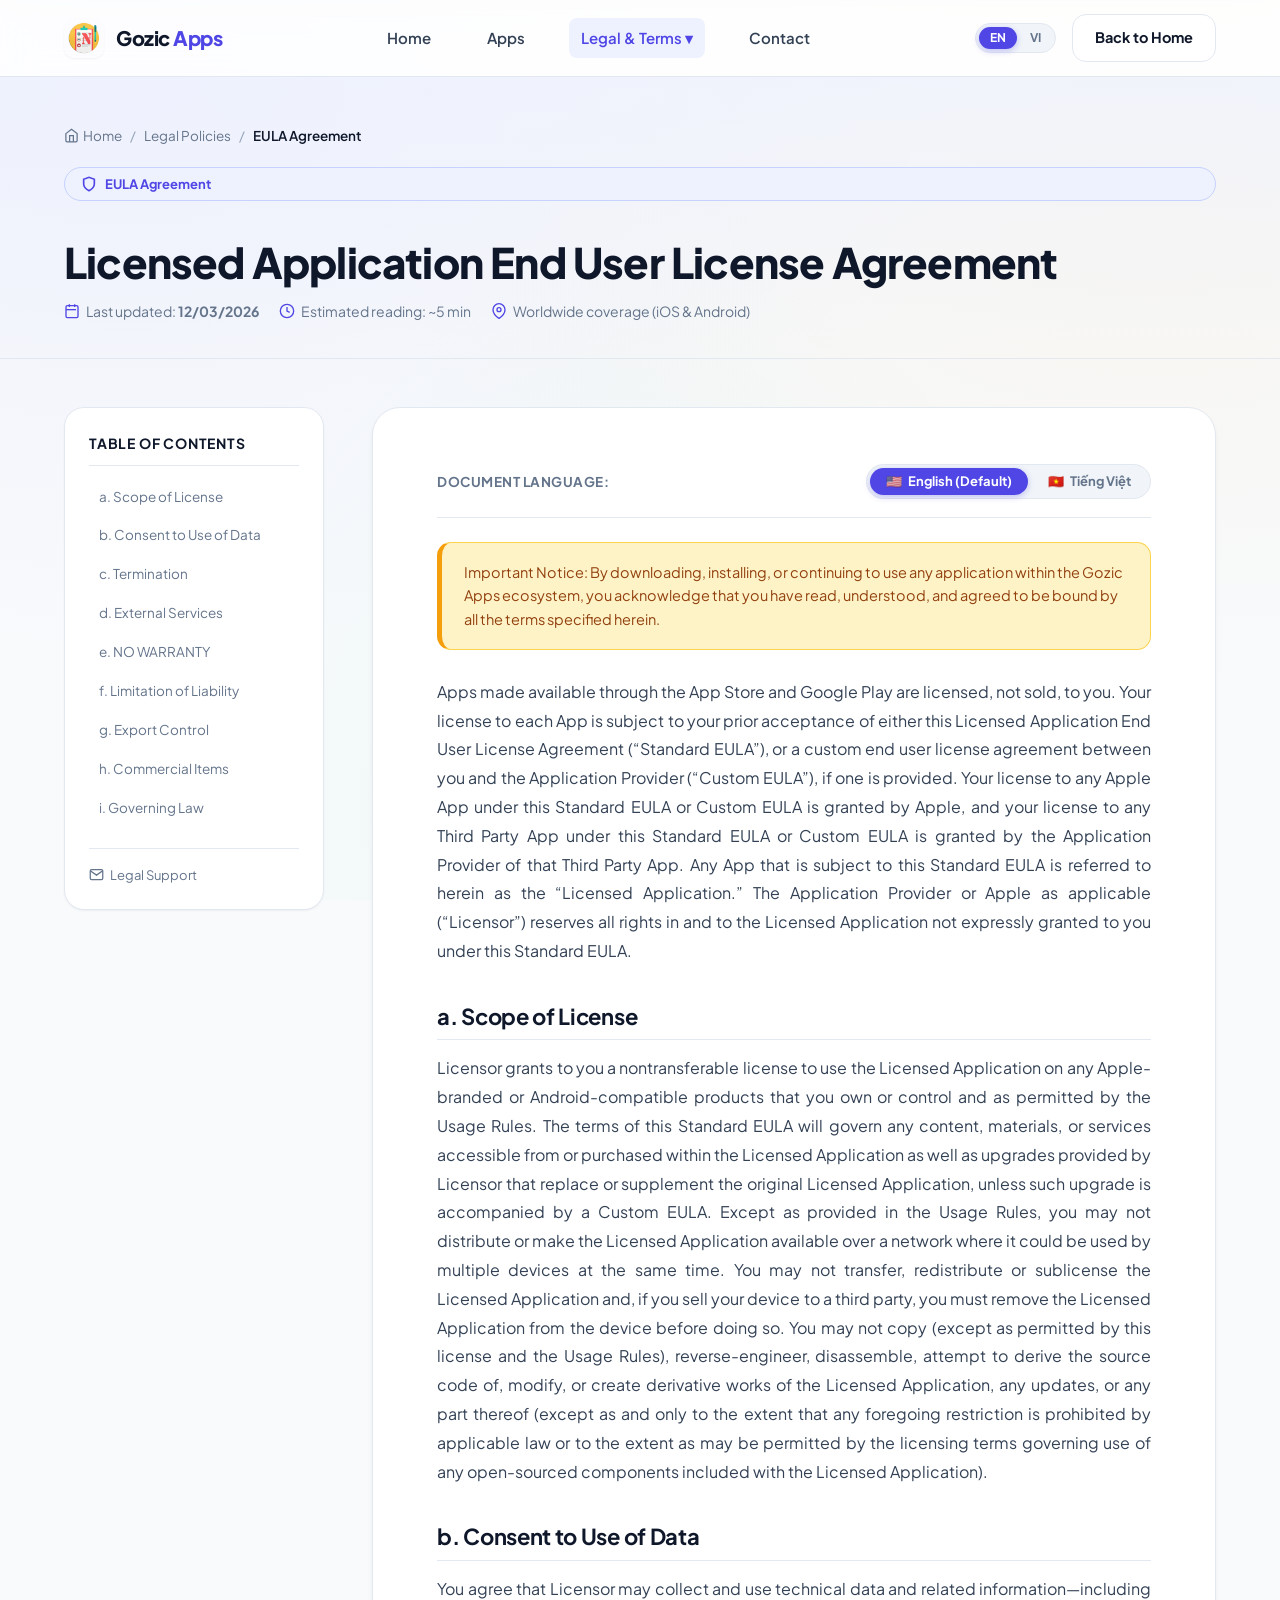
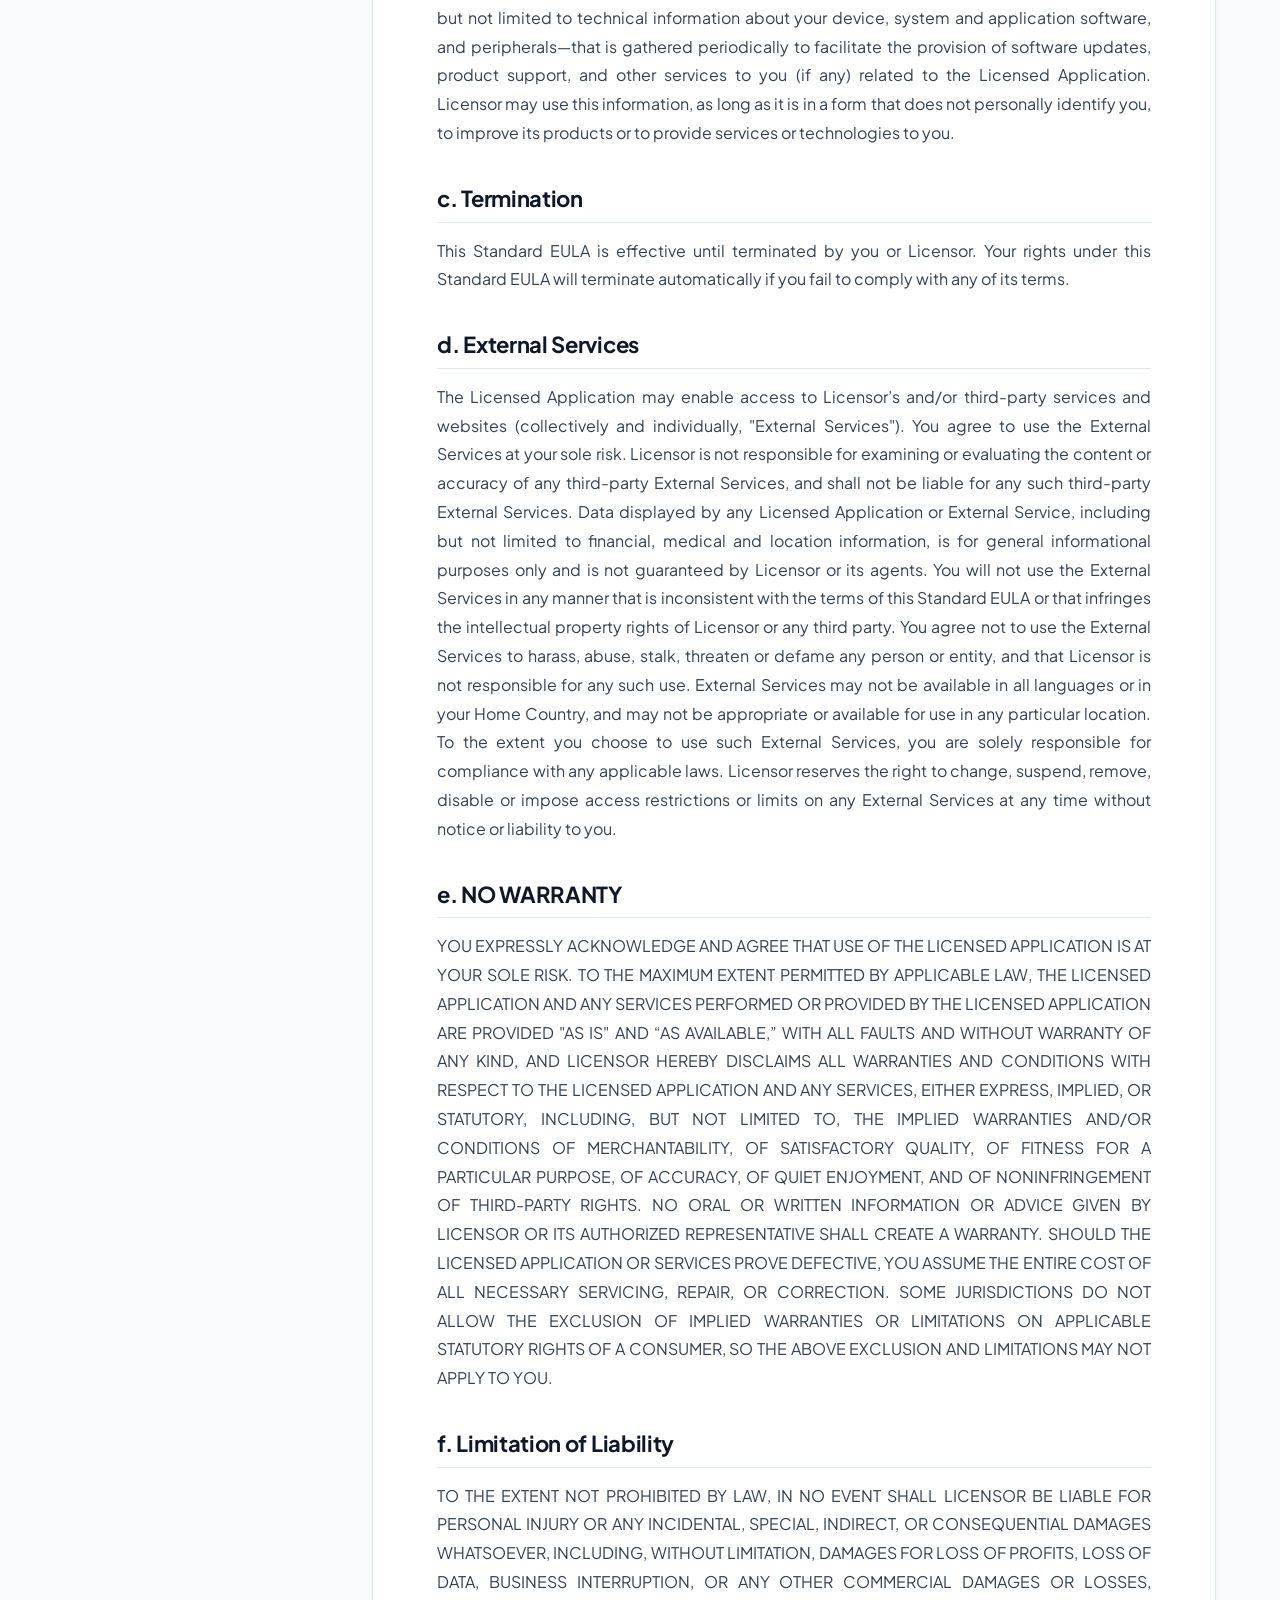
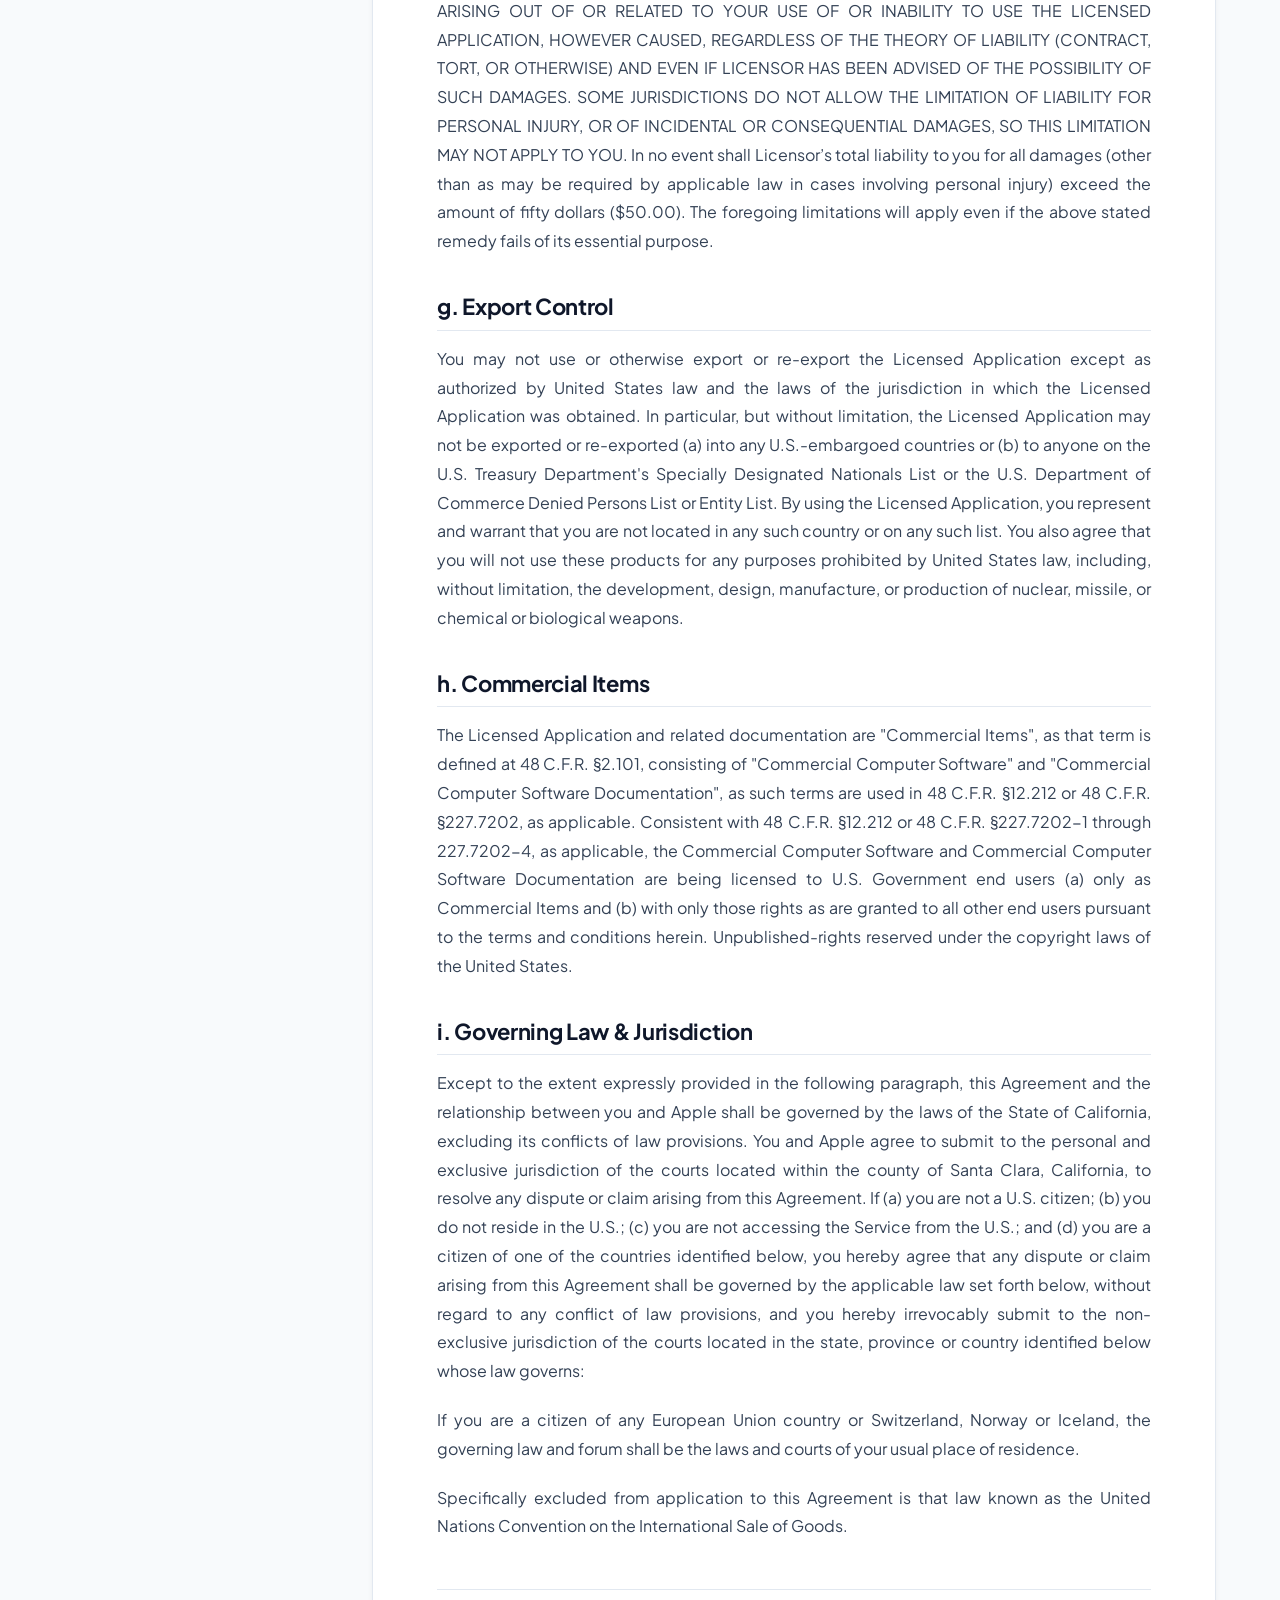
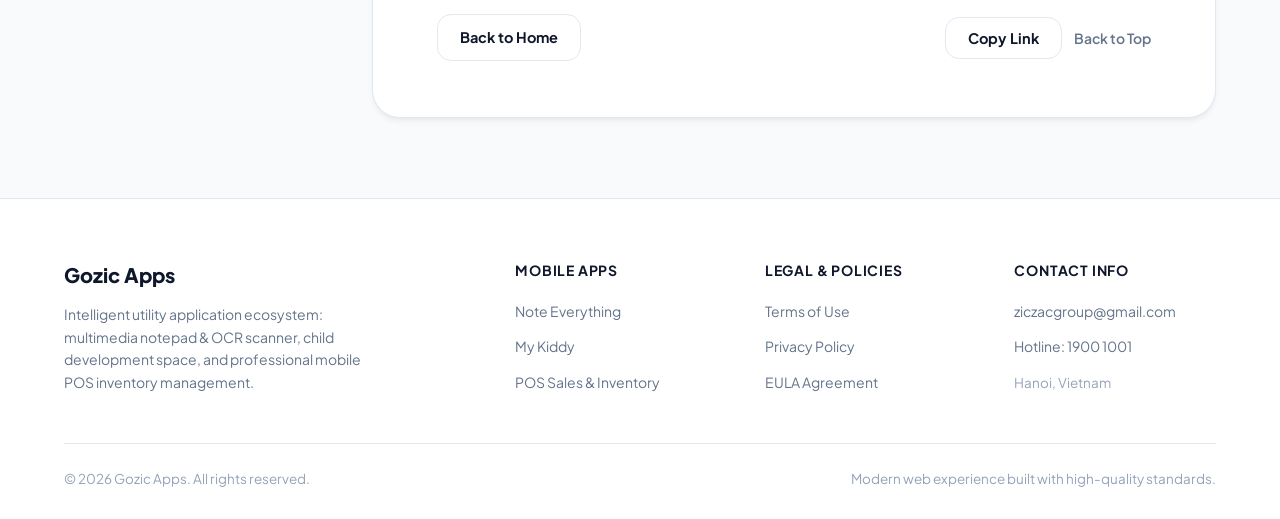
==== commit b8117339: "feat: add bilingual support (EN/VI) with English as default" ====
--- a/pages/licensed-application-end-user-license-agreement.html
+++ b/pages/licensed-application-end-user-license-agreement.html
@@ -1,10 +1,11 @@
 <!DOCTYPE html>
-<html lang="vi">
+<html lang="en">
 <head>
   <meta charset="UTF-8">
   <meta name="viewport" content="width=device-width, initial-scale=1.0">
   <title>Licensed Application End User License Agreement (EULA) - Gozic Apps</title>
-  <meta name="description" content="Quy định chi tiết về phạm vi cấp phép sử dụng ứng dụng di động trên các nền tảng phân phối chính thức.">
+  <meta name="title-i18n" content="eula_title">
+  <meta name="description" content="Detailed license terms and conditions for using mobile applications on official distribution platforms.">
   
   <!-- Favicon -->
   <link rel="icon" type="image/png" href="../assets/photo/note-everything.png">
@@ -33,23 +34,28 @@
         </a>
 
         <ul class="nav-links">
-          <li><a href="../index.html">Trang chủ</a></li>
-          <li><a href="../index.html#apps">Ứng dụng</a></li>
+          <li><a href="../index.html" data-i18n="nav_home">Home</a></li>
+          <li><a href="../index.html#apps" data-i18n="nav_apps">Apps</a></li>
           <li class="nav-dropdown">
-            <a href="#" class="active">Pháp lý & Điều khoản ▾</a>
+            <a href="#" class="active" data-i18n="nav_legal">Legal & Terms ▾</a>
             <ul class="dropdown-menu">
-              <li><a href="terms-and-conditions-of-use.html">Điều khoản sử dụng</a></li>
-              <li><a href="privacy-policy.html">Chính sách bảo mật</a></li>
-              <li><a href="licensed-application-end-user-license-agreement.html">Thỏa thuận EULA</a></li>
+              <li><a href="terms-and-conditions-of-use.html" data-i18n="nav_terms">Terms of Use</a></li>
+              <li><a href="privacy-policy.html" data-i18n="nav_privacy">Privacy Policy</a></li>
+              <li><a href="licensed-application-end-user-license-agreement.html" data-i18n="nav_eula">EULA Agreement</a></li>
             </ul>
           </li>
-          <li><a href="../index.html#contact">Liên hệ</a></li>
+          <li><a href="../index.html#contact" data-i18n="nav_contact">Contact</a></li>
         </ul>
 
         <div class="nav-cta">
-          <a href="../index.html" class="btn btn-outline">
+          <!-- Language Switcher Pill -->
+          <div class="lang-switch" role="group" aria-label="Language Selector">
+            <button type="button" class="lang-btn active" data-lang="en" aria-pressed="true">EN</button>
+            <button type="button" class="lang-btn" data-lang="vi" aria-pressed="false">VI</button>
+          </div>
+          <a href="../index.html" class="btn btn-outline" data-i18n="back_to_home">
             <svg width="16" height="16" viewBox="0 0 24 24" fill="none" stroke="currentColor" stroke-width="2.2" stroke-linecap="round" stroke-linejoin="round"><line x1="19" y1="12" x2="5" y2="12"></line><polyline points="12 19 5 12 12 5"></polyline></svg>
-            Về Trang Chủ
+            Back to Home
           </a>
         </div>
 
@@ -64,11 +70,19 @@
 
   <!-- Mobile Drawer -->
   <div class="mobile-nav-drawer">
-    <a href="../index.html">Trang chủ</a>
-    <a href="../index.html#apps">Danh sách ứng dụng</a>
-    <a href="terms-and-conditions-of-use.html">Điều khoản sử dụng</a>
-    <a href="privacy-policy.html">Chính sách quyền riêng tư</a>
-    <a href="licensed-application-end-user-license-agreement.html">Thỏa thuận cấp phép EULA</a>
+    <div style="padding: 14px 20px; border-bottom: 1px solid var(--border-color); display: flex; align-items: center; justify-content: space-between;">
+      <span style="font-size: 13px; font-weight: 700; color: var(--text-muted);" data-i18n="doc_lang_label">Language:</span>
+      <div class="lang-switch" role="group" aria-label="Mobile Language Selector">
+        <button type="button" class="lang-btn active" data-lang="en">EN</button>
+        <button type="button" class="lang-btn" data-lang="vi">VI</button>
+      </div>
+    </div>
+    <a href="../index.html" data-i18n="nav_home">Home</a>
+    <a href="../index.html#apps" data-i18n="nav_apps">Apps</a>
+    <a href="terms-and-conditions-of-use.html" data-i18n="nav_terms">Terms of Use</a>
+    <a href="privacy-policy.html" data-i18n="nav_privacy">Privacy Policy</a>
+    <a href="licensed-application-end-user-license-agreement.html" data-i18n="nav_eula">EULA Agreement</a>
+    <a href="../index.html#contact" data-i18n="nav_contact">Contact</a>
   </div>
 
   <!-- Legal Hero Banner -->
@@ -78,32 +92,32 @@
       <nav class="breadcrumb-nav">
         <a href="../index.html">
           <svg width="15" height="15" viewBox="0 0 24 24" fill="none" stroke="currentColor" stroke-width="2"><path d="M3 9l9-7 9 7v11a2 2 0 0 1-2 2H5a2 2 0 0 1-2-2z"></path><polyline points="9 22 9 12 15 12 15 22"></polyline></svg>
-          Trang chủ
+          <span data-i18n="breadcrumb_home">Home</span>
         </a>
         <span class="breadcrumb-separator">/</span>
-        <span>Chính sách pháp lý</span>
+        <span data-i18n="breadcrumb_legal">Legal Policies</span>
         <span class="breadcrumb-separator">/</span>
-        <span style="color: var(--text-main); font-weight: 600;">Thỏa Thuận Cấp Phép EULA</span>
+        <span style="color: var(--text-main); font-weight: 600;" data-i18n="nav_eula">EULA Agreement</span>
       </nav>
 
       <div class="legal-title-wrap">
         <span class="badge-pill">
           <svg width="14" height="14" viewBox="0 0 24 24" fill="none" stroke="currentColor" stroke-width="2.5"><path d="M12 22s8-4 8-10V5l-8-3-8 3v7c0 6 8 10 8 10z"></path></svg>
-          Thỏa Thuận Cấp Phép EULA
+          <span data-i18n="nav_eula">EULA Agreement</span>
         </span>
-        <h1 class="legal-main-title">Licensed Application End User License Agreement (EULA)</h1>
+        <h1 class="legal-main-title" data-i18n="eula_title">Licensed Application End User License Agreement (EULA)</h1>
         <div class="legal-meta-bar">
           <div class="legal-meta-item">
             <svg viewBox="0 0 24 24" fill="none" stroke="currentColor" stroke-width="2"><rect x="3" y="4" width="18" height="18" rx="2" ry="2"></rect><line x1="16" y1="2" x2="16" y2="6"></line><line x1="8" y1="2" x2="8" y2="6"></line><line x1="3" y1="10" x2="18" y2="10"></line></svg>
-            <span>Cập nhật lần cuối: <strong>12/03/2026</strong></span>
+            <span><span data-i18n="legal_meta_updated">Last updated:</span> <strong>12/03/2026</strong></span>
           </div>
           <div class="legal-meta-item">
             <svg viewBox="0 0 24 24" fill="none" stroke="currentColor" stroke-width="2"><circle cx="12" cy="12" r="10"></circle><polyline points="12 6 12 12 16 14"></polyline></svg>
-            <span>Thời gian đọc ước tính: ~5 phút</span>
+            <span data-i18n="legal_meta_reading">Estimated reading: ~5 min</span>
           </div>
           <div class="legal-meta-item">
             <svg viewBox="0 0 24 24" fill="none" stroke="currentColor" stroke-width="2"><path d="M21 10c0 7-9 13-9 13s-9-6-9-13a9 9 0 0 1 18 0z"></path><circle cx="12" cy="10" r="3"></circle></svg>
-            <span>Áp dụng toàn cầu (iOS & Android)</span>
+            <span data-i18n="legal_meta_coverage">Worldwide coverage (iOS & Android)</span>
           </div>
         </div>
       </div>
@@ -116,42 +130,145 @@
       <div class="legal-container">
         <!-- Sidebar Navigation (TOC) -->
         <aside class="legal-sidebar">
-          <h4>Mục lục tài liệu</h4>
-          <ul class="toc-list">
-            <li><a href="#section-1">a. Phạm vi Cấp phép</a></li><li><a href="#section-2">b. Đồng ý Sử dụng Dữ liệu</a></li><li><a href="#section-3">c. Chấm dứt</a></li><li><a href="#section-4">d. Dịch vụ Bên ngoài</a></li><li><a href="#section-5">e. KHÔNG BẢO HÀNH</a></li><li><a href="#section-6">f. Giới hạn Trách nhiệm</a></li><li><a href="#section-7">g. Bạn không được sử dụng hoặc xuất khẩu ho</a></li><li><a href="#section-8">h. Ứng dụng được Cấp phép và tài liệu liên</a></li><li><a href="#section-9">i. Ngoại trừ phạm vi được quy định rõ ràng</a></li>
-          </ul>
+          <h4 data-i18n="toc_title">Table of Contents</h4>
+          
+          <!-- English TOC -->
+          <ul id="toc-en" class="toc-list">
+            <li><a href="#en-scope">a. Scope of License</a></li>
+            <li><a href="#en-consent">b. Consent to Use of Data</a></li>
+            <li><a href="#en-termination">c. Termination</a></li>
+            <li><a href="#en-external">d. External Services</a></li>
+            <li><a href="#en-warranty">e. NO WARRANTY</a></li>
+            <li><a href="#en-liability">f. Limitation of Liability</a></li>
+            <li><a href="#en-export">g. Export Control</a></li>
+            <li><a href="#en-commercial">h. Commercial Items</a></li>
+            <li><a href="#en-governing">i. Governing Law</a></li>
+          </ul>
+
+          <!-- Vietnamese TOC -->
+          <ul id="toc-vi" class="toc-list" style="display: none;">
+            <li><a href="#vi-scope">a. Phạm vi Cấp phép</a></li>
+            <li><a href="#vi-consent">b. Đồng ý Sử dụng Dữ liệu</a></li>
+            <li><a href="#vi-termination">c. Chấm dứt</a></li>
+            <li><a href="#vi-external">d. Dịch vụ Bên ngoài</a></li>
+            <li><a href="#vi-warranty">e. KHÔNG BẢO HÀNH</a></li>
+            <li><a href="#vi-liability">f. Giới hạn Trách nhiệm</a></li>
+            <li><a href="#vi-export">g. Kiểm soát Xuất khẩu</a></li>
+            <li><a href="#vi-commercial">h. Mục Thương mại</a></li>
+            <li><a href="#vi-governing">i. Luật Điều chỉnh</a></li>
+          </ul>
+
           <div style="margin-top: 24px; padding-top: 16px; border-top: 1px solid var(--border-color);">
             <a href="mailto:ziczacgroup@gmail.com" style="font-size: 13px; color: var(--text-muted); display: flex; align-items: center; gap: 6px;">
               <svg width="15" height="15" viewBox="0 0 24 24" fill="none" stroke="currentColor" stroke-width="2"><path d="M4 4h16c1.1 0 2 .9 2 2v12c0 1.1-.9 2-2 2H4c-1.1 0-2-.9-2-2V6c0-1.1.9-2 2-2z"></path><polyline points="22,6 12,13 2,6"></polyline></svg>
-              Hỗ trợ pháp lý
+              <span data-i18n="legal_support">Legal Support</span>
             </a>
           </div>
         </aside>
 
         <!-- Document Card -->
         <article class="legal-card">
-          <div class="legal-notice-box">
-            <strong>Thông báo quan trọng:</strong> Bằng việc tải về, cài đặt hoặc tiếp tục sử dụng bất kỳ ứng dụng nào trong hệ sinh thái Gozic Apps, bạn xác nhận đã đọc, hiểu rõ và đồng ý tuân thủ toàn bộ các điều khoản được quy định dưới đây.
+          <!-- Document Internal Language Switcher -->
+          <div class="doc-lang-bar">
+            <span class="doc-lang-label" data-i18n="doc_lang_label">Document Language:</span>
+            <div class="doc-lang-tabs">
+              <button type="button" class="doc-tab-btn active" data-doc-lang="en">
+                <span>🇺🇸</span> English (Default)
+              </button>
+              <button type="button" class="doc-tab-btn" data-doc-lang="vi">
+                <span>🇻🇳</span> Tiếng Việt
+              </button>
+            </div>
+          </div>
+
+          <div class="legal-notice-box" data-i18n="legal_notice">
+            <strong>Important Notice:</strong> By downloading, installing, or continuing to use any application within the Gozic Apps ecosystem, you acknowledge that you have read, understood, and agreed to be bound by all the terms specified herein.
           </div>
 
           <div class="legal-content">
-            <div>[English]</div><div><br/></div><div>Apps made available through the App Store are licensed, not sold, to you. Your license to each App is subject to your prior acceptance of either this Licensed Application End User License Agreement (“Standard EULA”), or a custom end user license agreement between you and the Application Provider (“Custom EULA”), if one is provided. Your license to any Apple App under this Standard EULA or Custom EULA is granted by Apple, and your license to any Third Party App under this Standard EULA or Custom EULA is granted by the Application Provider of that Third Party App. Any App that is subject to this Standard EULA is referred to herein as the “Licensed Application.” The Application Provider or Apple as applicable (“Licensor”) reserves all rights in and to the Licensed Application not expressly granted to you under this Standard EULA.</div><div></div><div>a. Scope of License: Licensor grants to you a nontransferable license to use the Licensed Application on any Apple-branded products that you own or control and as permitted by the Usage Rules. The terms of this Standard EULA will govern any content, materials, or services accessible from or purchased within the Licensed Application as well as upgrades provided by Licensor that replace or supplement the original Licensed Application, unless such upgrade is accompanied by a Custom EULA. Except as provided in the Usage Rules, you may not distribute or make the Licensed Application available over a network where it could be used by multiple devices at the same time. You may not transfer, redistribute or sublicense the Licensed Application and, if you sell your Apple Device to a third party, you must remove the Licensed Application from the Apple Device before doing so. You may not copy (except as permitted by this license and the Usage Rules), reverse-engineer, disassemble, attempt to derive the source code of, modify, or create derivative works of the Licensed Application, any updates, or any part thereof (except as and only to the extent that any foregoing restriction is prohibited by applicable law or to the extent as may be permitted by the licensing terms governing use of any open-sourced components included with the Licensed Application).</div><div></div><div>b. Consent to Use of Data: You agree that Licensor may collect and use technical data and related information—including but not limited to technical information about your device, system and application software, and peripherals—that is gathered periodically to facilitate the provision of software updates, product support, and other services to you (if any) related to the Licensed Application. Licensor may use this information, as long as it is in a form that does not personally identify you, to improve its products or to provide services or technologies to you.</div><div></div><div>c. Termination. This Standard EULA is effective until terminated by you or Licensor. Your rights under this Standard EULA will terminate automatically if you fail to comply with any of its terms. </div><div></div><div>d. External Services. The Licensed Application may enable access to Licensor’s and/or third-party services and websites (collectively and individually, "External Services"). You agree to use the External Services at your sole risk. Licensor is not responsible for examining or evaluating the content or accuracy of any third-party External Services, and shall not be liable for any such third-party External Services. Data displayed by any Licensed Application or External Service, including but not limited to financial, medical and location information, is for general informational purposes only and is not guaranteed by Licensor or its agents. You will not use the External Services in any manner that is inconsistent with the terms of this Standard EULA or that infringes the intellectual property rights of Licensor or any third party. You agree not to use the External Services to harass, abuse, stalk, threaten or defame any person or entity, and that Licensor is not responsible for any such use. External Services may not be available in all languages or in your Home Country, and may not be appropriate or available for use in any particular location. To the extent you choose to use such External Services, you are solely responsible for compliance with any applicable laws. Licensor reserves the right to change, suspend, remove, disable or impose access restrictions or limits on any External Services at any time without notice or liability to you. </div><div></div><div>e. NO WARRANTY: YOU EXPRESSLY ACKNOWLEDGE AND AGREE THAT USE OF THE LICENSED APPLICATION IS AT YOUR SOLE RISK. TO THE MAXIMUM EXTENT PERMITTED BY APPLICABLE LAW, THE LICENSED APPLICATION AND ANY SERVICES PERFORMED OR PROVIDED BY THE LICENSED APPLICATION ARE PROVIDED "AS IS" AND “AS AVAILABLE,” WITH ALL FAULTS AND WITHOUT WARRANTY OF ANY KIND, AND LICENSOR HEREBY DISCLAIMS ALL WARRANTIES AND CONDITIONS WITH RESPECT TO THE LICENSED APPLICATION AND ANY SERVICES, EITHER EXPRESS, IMPLIED, OR STATUTORY, INCLUDING, BUT NOT LIMITED TO, THE IMPLIED WARRANTIES AND/OR CONDITIONS OF MERCHANTABILITY, OF SATISFACTORY QUALITY, OF FITNESS FOR A PARTICULAR PURPOSE, OF ACCURACY, OF QUIET ENJOYMENT, AND OF NONINFRINGEMENT OF THIRD-PARTY RIGHTS. NO ORAL OR WRITTEN INFORMATION OR ADVICE GIVEN BY LICENSOR OR ITS AUTHORIZED REPRESENTATIVE SHALL CREATE A WARRANTY. SHOULD THE LICENSED APPLICATION OR SERVICES PROVE DEFECTIVE, YOU ASSUME THE ENTIRE COST OF ALL NECESSARY SERVICING, REPAIR, OR CORRECTION. SOME JURISDICTIONS DO NOT ALLOW THE EXCLUSION OF IMPLIED WARRANTIES OR LIMITATIONS ON APPLICABLE STATUTORY RIGHTS OF A CONSUMER, SO THE ABOVE EXCLUSION AND LIMITATIONS MAY NOT APPLY TO YOU.</div><div></div><div>f. Limitation of Liability. TO THE EXTENT NOT PROHIBITED BY LAW, IN NO EVENT SHALL LICENSOR BE LIABLE FOR PERSONAL INJURY OR ANY INCIDENTAL, SPECIAL, INDIRECT, OR CONSEQUENTIAL DAMAGES WHATSOEVER, INCLUDING, WITHOUT LIMITATION, DAMAGES FOR LOSS OF PROFITS, LOSS OF DATA, BUSINESS INTERRUPTION, OR ANY OTHER COMMERCIAL DAMAGES OR LOSSES, ARISING OUT OF OR RELATED TO YOUR USE OF OR INABILITY TO USE THE LICENSED APPLICATION, HOWEVER CAUSED, REGARDLESS OF THE THEORY OF LIABILITY (CONTRACT, TORT, OR OTHERWISE) AND EVEN IF LICENSOR HAS BEEN ADVISED OF THE POSSIBILITY OF SUCH DAMAGES. SOME JURISDICTIONS DO NOT ALLOW THE LIMITATION OF LIABILITY FOR PERSONAL INJURY, OR OF INCIDENTAL OR CONSEQUENTIAL DAMAGES, SO THIS LIMITATION MAY NOT APPLY TO YOU. In no event shall Licensor’s total liability to you for all damages (other than as may be required by applicable law in cases involving personal injury) exceed the amount of fifty dollars ($50.00). The foregoing limitations will apply even if the above stated remedy fails of its essential purpose.</div><div></div><div>g. You may not use or otherwise export or re-export the Licensed Application except as authorized by United States law and the laws of the jurisdiction in which the Licensed Application was obtained. In particular, but without limitation, the Licensed Application may not be exported or re-exported (a) into any U.S.-embargoed countries or (b) to anyone on the U.S. Treasury Department's Specially Designated Nationals List or the U.S. Department of Commerce Denied Persons List or Entity List. By using the Licensed Application, you represent and warrant that you are not located in any such country or on any such list. You also agree that you will not use these products for any purposes prohibited by United States law, including, without limitation, the development, design, manufacture, or production of nuclear, missile, or chemical or biological weapons.</div><div></div><div>h. The Licensed Application and related documentation are "Commercial Items", as that term is defined at 48 C.F.R. §2.101, consisting of "Commercial Computer Software" and "Commercial Computer Software Documentation", as such terms are used in 48 C.F.R. §12.212 or 48 C.F.R. §227.7202, as applicable. Consistent with 48 C.F.R. §12.212 or 48 C.F.R. §227.7202-1 through 227.7202-4, as applicable, the Commercial Computer Software and Commercial Computer Software Documentation are being licensed to U.S. Government end users (a) only as Commercial Items and (b) with only those rights as are granted to all other end users pursuant to the terms and conditions herein. Unpublished-rights reserved under the copyright laws of the United States.</div><div></div><div>i. Except to the extent expressly provided in the following paragraph, this Agreement and the relationship between you and Apple shall be governed by the laws of the State of California, excluding its conflicts of law provisions. You and Apple agree to submit to the personal and exclusive jurisdiction of the courts located within the county of Santa Clara, California, to resolve any dispute or claim arising from this Agreement. If (a) you are not a U.S. citizen; (b) you do not reside in the U.S.; (c) you are not accessing the Service from the U.S.; and (d) you are a citizen of one of the countries identified below, you hereby agree that any dispute or claim arising from this Agreement shall be governed by the applicable law set forth below, without regard to any conflict of law provisions, and you hereby irrevocably submit to the non-exclusive jurisdiction of the courts located in the state, province or country identified below whose law governs:</div><div></div><div>If you are a citizen of any European Union country or Switzerland, Norway or Iceland, the governing law and forum shall be the laws and courts of your usual place of residence.</div><div></div><div>Specifically excluded from application to this Agreement is that law known as the United Nations Convention on the International Sale of Goods.</div><div><br/></div><div>[Tiếng Việt]</div><div><br/></div><div><p data-path-to-node="0">Các ứng dụng được cung cấp thông qua App Store được cấp phép sử dụng, không phải bán cho bạn. Quyền cấp phép của bạn đối với mỗi Ứng dụng tùy thuộc vào việc bạn chấp nhận trước đó một trong hai: Thỏa thuận Cấp phép Người dùng cuối cho Ứng dụng được Cấp phép ("EULA Tiêu chuẩn") này, hoặc một thỏa thuận cấp phép người dùng cuối tùy chỉnh giữa bạn và Nhà cung cấp Ứng dụng ("EULA Tùy chỉnh"), nếu có. Quyền cấp phép của bạn đối với bất kỳ Ứng dụng Apple nào theo EULA Tiêu chuẩn hoặc EULA Tùy chỉnh này được cấp bởi Apple, và quyền cấp phép của bạn đối với bất kỳ Ứng dụng Bên thứ ba nào theo EULA Tiêu chuẩn hoặc EULA Tùy chỉnh này được cấp bởi Nhà cung cấp Ứng dụng của Ứng dụng Bên thứ ba đó. Bất kỳ Ứng dụng nào tuân theo EULA Tiêu chuẩn này được gọi trong đây là “Ứng dụng được Cấp phép.” Nhà cung cấp Ứng dụng hoặc Apple tùy từng trường hợp (“Bên cấp phép”) bảo lưu tất cả các quyền đối với Ứng dụng được Cấp phép mà không được cấp rõ ràng cho bạn theo EULA Tiêu chuẩn này.</p><p data-path-to-node="1" id="section-1"><b data-index-in-node="0" data-path-to-node="1">a. Phạm vi Cấp phép:</b> Bên cấp phép cấp cho bạn một giấy phép không thể chuyển nhượng để sử dụng Ứng dụng được Cấp phép trên bất kỳ sản phẩm mang thương hiệu Apple nào mà bạn sở hữu hoặc kiểm soát và theo quy định của Quy tắc Sử dụng. Các điều khoản của EULA Tiêu chuẩn này sẽ điều chỉnh bất kỳ nội dung, tài liệu hoặc dịch vụ nào có thể truy cập được từ hoặc được mua trong Ứng dụng được Cấp phép cũng như các bản nâng cấp do Bên cấp phép cung cấp để thay thế hoặc bổ sung cho Ứng dụng được Cấp phép ban đầu, trừ khi bản nâng cấp đó đi kèm với một EULA Tùy chỉnh. Ngoại trừ quy định trong Quy tắc Sử dụng, bạn không được phân phối hoặc cung cấp Ứng dụng được Cấp phép qua mạng nơi nó có thể được sử dụng bởi nhiều thiết bị cùng một lúc. Bạn không được chuyển nhượng, phân phối lại hoặc cấp phép lại Ứng dụng được Cấp phép và nếu bạn bán Thiết bị Apple của mình cho bên thứ ba, bạn phải xóa Ứng dụng được Cấp phép khỏi Thiết bị Apple trước khi thực hiện việc đó. Bạn không được sao chép (ngoại trừ trường hợp được phép của giấy phép này và Quy tắc Sử dụng), đảo ngược kỹ thuật, tháo rời, cố gắng lấy mã nguồn của, sửa đổi hoặc tạo ra các tác <span class="citation-435 citation-end-435">phẩm phái sinh của Ứng dụng được Cấp phép, bất kỳ bản cập nhật nào hoặc bất kỳ phần nào trong đó (ngoại trừ và chỉ trong phạm vi mà bất kỳ hạn chế nào nêu trên<source-footnote _nghost-ng-c350547919="" ng-version="0.0.0-PLACEHOLDER"><sup _ngcontent-ng-c350547919="" class="superscript" data-turn-source-index="1"><!-- --></sup></source-footnote></span> bị cấm bởi luật hiện hành hoặc trong phạm vi có thể được cho phép bởi các điều khoản cấp phép điều chỉnh việc sử dụng bất kỳ thành phần nguồn mở nào đi kèm với <span class="citation-434 citation-end-434">Ứng dụng được Cấp phép).<source-footnote _nghost-ng-c350547919="" ng-version="0.0.0-PLACEHOLDER"><sup _ngcontent-ng-c350547919="" class="superscript" data-turn-source-index="2"><!-- --></sup></source-footnote></span><sources-carousel-inline _nghost-ng-c3933148313="" ng-version="0.0.0-PLACEHOLDER"><source-inline-chip _ngcontent-ng-c3933148313="" _nghost-ng-c3311634963="" class="ng-star-inserted"></source-inline-chip></sources-carousel-inline></p><div _ngcontent-ng-c3311634963="" class="source-inline-chip-container ng-star-inserted"><!-- --><!-- --></div><!-- --><!-- --><!-- --><!-- --><!-- --><!-- --><!-- --><!-- --><!-- --><p data-path-to-node="2" id="section-2"><span class="citation-433"></span><b data-index-in-node="0" data-path-to-node="2">b. Đồng ý Sử dụng Dữ liệu:</b><span class="citation-433 citation-end-433"> Bạn đồng ý rằng Bên cấp phép có thể thu thập và sử dụng dữ liệu kỹ thuật và thông tin liên quan—bao gồm nhưng không giới<source-footnote _nghost-ng-c350547919="" ng-version="0.0.0-PLACEHOLDER"><sup _ngcontent-ng-c350547919="" class="superscript" data-turn-source-index="3"><!-- --></sup></source-footnote></span> hạn ở thông tin kỹ thuật về thiết bị, hệ thống và phần mềm ứng dụng, cũng như các <span class="citation-432 citation-end-432">thiết bị ngoại vi của bạn—được thu thập định kỳ để tạo điều kiện thuận lợi cho việc cung cấp các bản cập nhật phần mềm, hỗ trợ sản phẩm và các dịch vụ khác cho bạ<source-footnote _nghost-ng-c350547919="" ng-version="0.0.0-PLACEHOLDER"><sup _ngcontent-ng-c350547919="" class="superscript" data-turn-source-index="4"><!-- --></sup></source-footnote></span>n (nếu có) liên quan đến Ứng dụng được Cấp phép. Bên <span class="citation-431"></span><span class="citation-430 citation-431 citation-end-431">cấp phép có thể sử dụng thông tin này, miễn là nó ở dạng không nhận dạng cá nhân bạn, để cải thiện sản phẩm của mình hoặc để cung cấp dịch vụ hoặc công nghệ cho bạn.<source-footnote _nghost-ng-c350547919="" ng-version="0.0.0-PLACEHOLDER"><sup _ngcontent-ng-c350547919="" class="superscript" data-turn-source-index="5"><!-- --></sup></source-footnote></span><span class="citation-430 citation-end-430"><source-footnote _nghost-ng-c350547919="" ng-version="0.0.0-PLACEHOLDER"><sup _ngcontent-ng-c350547919="" class="superscript" data-turn-source-index="6"><!-- --></sup></source-footnote></span><sources-carousel-inline _nghost-ng-c3933148313="" ng-version="0.0.0-PLACEHOLDER"><source-inline-chip _ngcontent-ng-c3933148313="" _nghost-ng-c3311634963="" class="ng-star-inserted"></source-inline-chip></sources-carousel-inline></p><div _ngcontent-ng-c3311634963="" class="source-inline-chip-container ng-star-inserted"><!-- --><!-- --></div><!-- --><!-- --><!-- --><!-- --><!-- --><!-- --><!-- --><!-- --><!-- --><p data-path-to-node="3" id="section-3"><span class="citation-428"></span><span class="citation-428 citation-429"></span><b data-index-in-node="0" data-path-to-node="3">c. Chấm dứt.</b><span class="citation-428 citation-429 citation-end-429"> EULA Tiê<source-footnote _nghost-ng-c350547919="" ng-version="0.0.0-PLACEHOLDER"><sup _ngcontent-ng-c350547919="" class="superscript" data-turn-source-index="7"><!-- --></sup></source-footnote></span><span class="citation-428 citation-end-428">u chuẩn này có hiệu lự<source-footnote _nghost-ng-c350547919="" ng-version="0.0.0-PLACEHOLDER"><sup _ngcontent-ng-c350547919="" class="superscript" data-turn-source-index="8"><!-- --></sup></source-footnote></span>c cho đến khi bị chấm dứt bởi bạn hoặc Bên cấp phép. Các quyền của bạn theo EULA Tiêu chuẩn này sẽ tự động chấm dứt nếu bạn không tuân thủ bất kỳ điều khoản nào trong đó.<sources-carousel-inline _nghost-ng-c3933148313="" ng-version="0.0.0-PLACEHOLDER"><source-inline-chip _ngcontent-ng-c3933148313="" _nghost-ng-c3311634963="" class="ng-star-inserted"></source-inline-chip></sources-carousel-inline></p><div _ngcontent-ng-c3311634963="" class="source-inline-chip-container ng-star-inserted"><!-- --><!-- --></div><!-- --><!-- --><!-- --><!-- --><!-- --><!-- --><!-- --><!-- --><!-- --><p data-path-to-node="4" id="section-4"><b data-index-in-node="0" data-path-to-node="4">d. Dịch vụ Bên ngoài.</b> Ứng dụng được Cấp phép có thể cho phép truy cập vào các dịch vụ và trang web của Bên cấp phép và/hoặc bên thứ ba (gọi chung và cá nhân là "Dịch vụ Bên ngoài"). Bạn đồng ý tự chịu rủi ro khi sử dụng các Dịch vụ Bên ngoài. Bên cấp phép không có trách nhiệm kiểm tra hoặc <span class="citation-427">đánh giá nội dung hoặc tính chính xác của bất kỳ Dịch vụ Bên ngoài nào của bên thứ ba </span><span class="citation-425 citation-427"></span><span class="citation-425 citation-426 citation-427 citation-end-427">và sẽ không chịu trách nhiệm pháp lý đối với bất kỳ Dịch vụ Bên ngoài nào của bên thứ<source-footnote _nghost-ng-c350547919="" ng-version="0.0.0-PLACEHOLDER"><sup _ngcontent-ng-c350547919="" class="superscript" data-turn-source-index="9"><!-- --></sup></source-footnote></span><span class="citation-425 citation-426"> ba đó. </span><span class="citation-424 citation-425 citation-426 citation-end-426">Dữ liệu được hiển thị bởi bất kỳ Ứng dụng được Cấp phép hoặc D<source-footnote _nghost-ng-c350547919="" ng-version="0.0.0-PLACEHOLDER"><sup _ngcontent-ng-c350547919="" class="superscript" data-turn-source-index="10"><!-- --></sup></source-footnote></span><span class="citation-424 citation-425 citation-end-425">ịch vụ Bên ngoài nào, bao g<source-footnote _nghost-ng-c350547919="" ng-version="0.0.0-PLACEHOLDER"><sup _ngcontent-ng-c350547919="" class="superscript" data-turn-source-index="11"><!-- --></sup></source-footnote></span><span class="citation-424 citation-end-424">ồm nhưng không giới hạn ở thông tin tài chính, y tế và vị trí, chỉ nhằm <source-footnote _nghost-ng-c350547919="" ng-version="0.0.0-PLACEHOLDER"><sup _ngcontent-ng-c350547919="" class="superscript" data-turn-source-index="12"><!-- --></sup></source-footnote></span>mục đích thông tin chung và không được Bên cấp phép hoặc các đại lý của mình đảm bảo. Bạn sẽ không sử dụng Dịch vụ Bên ngoài theo bất kỳ cách nào không nhất quán với các điều khoản của EULA Tiêu chuẩn này hoặc xâm phạm quyền sở hữu trí tuệ của Bên cấp phép hoặc bất kỳ bên thứ ba nào. Bạn đồng ý không sử dụng Dịch vụ Bên ngoài để quấy rối, lăng mạ, rình rập, đe dọa hoặc phỉ báng bất kỳ cá nhân hoặc tổ chức nào và Bên cấp phép không chịu trách nhiệm cho bất kỳ hành vi sử dụng nào như vậy. Các Dịch vụ Bên ngoài có thể không khả dụng bằng tất cả các ngôn ngữ hoặc tại Quốc gia sở tại của bạn, và có thể không phù hợp hoặc không có sẵn để sử dụng tại bất kỳ địa điểm cụ thể nào. Trong phạm vi bạn chọn sử dụng các Dịch vụ Bên ngoài đó, bạn tự chịu trách nhiệm về việc tuân thủ bất kỳ luật pháp hiện hành nào. Bên cấp phép bảo lưu quyền thay đổi, tạm dừng, loại bỏ, vô hiệu hóa hoặc áp đặt các hạn chế hoặc giới hạn truy cập đối với bất kỳ Dịch vụ Bên ngoài nào vào bất kỳ lúc nào mà không cần thông báo hoặc chịu trách nhiệm pháp lý đối với bạn.<sources-carousel-inline _nghost-ng-c3933148313="" ng-version="0.0.0-PLACEHOLDER"><source-inline-chip _ngcontent-ng-c3933148313="" _nghost-ng-c3311634963="" class="ng-star-inserted"></source-inline-chip></sources-carousel-inline></p><div _ngcontent-ng-c3311634963="" class="source-inline-chip-container ng-star-inserted"><!-- --><!-- --></div><!-- --><!-- --><!-- --><!-- --><!-- --><!-- --><!-- --><!-- --><!-- --><p data-path-to-node="5" id="section-5"><b data-index-in-node="0" data-path-to-node="5">e. KHÔNG BẢO HÀNH:</b> BẠN XÁC NHẬN VÀ ĐỒNG Ý RÕ RÀNG RẰNG VIỆC SỬ DỤNG ỨNG DỤNG ĐƯỢC CẤP PHÉP LÀ RỦI RO DUY NHẤT CỦA BẠN. TRONG PHẠM VI TỐI ĐA ĐƯỢC PHÁP LUẬT HIỆN HÀNH CHO PHÉP, ỨNG DỤNG ĐƯỢC CẤP PHÉP VÀ BẤT KỲ DỊCH VỤ NÀO ĐƯỢC THỰC HIỆN HOẶC CUNG CẤP BỞI ỨNG DỤNG ĐƯỢC CẤP PHÉP ĐƯỢC CUNG CẤP "NGUYÊN TRẠNG" VÀ "SẴN CÓ", VỚI TẤT CẢ CÁC LỖI VÀ KHÔNG CÓ BẢO HÀNH DƯỚI BẤT KỲ HÌNH THỨC NÀO. BÊN CẤP PHÉP THEO ĐÂY TỪ CHỐI TẤT CẢ CÁC BẢO HÀNH VÀ ĐIỀU KIỆN ĐỐI VỚI ỨNG DỤNG ĐƯỢC CẤP PHÉP VÀ BẤT KỲ DỊCH VỤ NÀO, DÙ LÀ RÕ RÀNG, NGỤ Ý HOẶC THEO LUẬT ĐỊNH, BAO GỒM NHƯNG KHÔNG GIỚI HẠN Ở CÁC BẢO HÀNH VÀ/HOẶC ĐIỀU KIỆN NGỤ Ý VỀ KHẢ NĂNG THƯƠNG MẠI, CHẤT LƯỢNG HÀI LÒNG, SỰ PHÙ HỢP CHO MỘT MỤC ĐÍCH CỤ THỂ, TÍNH CHÍNH XÁC, QUYỀN HƯỞNG THỤ YÊN TĨNH VÀ KHÔNG VI PHẠM QUYỀN CỦA BÊN THỨ BA. KHÔNG CÓ THÔNG TIN HOẶC LỜI KHUYÊN BẰNG MIỆNG HOẶC VĂN BẢN NÀO ĐƯỢC ĐƯA RA BỞI BÊN CẤP PHÉP HOẶC ĐẠI DIỆN ĐƯỢC ỦY QUYỀN CỦA HỌ SẼ TẠO RA MỘT BẢO HÀNH. NẾU ỨNG DỤNG ĐƯỢC CẤP PHÉP HOẶC DỊCH VỤ CÓ LỖI, BẠN SẼ CHỊU TOÀN BỘ CHI PHÍ CHO TẤT CẢ CÁC DỊCH VỤ, SỬA CHỮA HOẶC KHẮC PHỤC CẦN THIẾT. MỘT SỐ QUYỀN HẠN PHÁP LÝ KHÔNG CHO PHÉP LOẠI TRỪ CÁC BẢO HÀNH NGỤ Ý HOẶC GIỚI HẠN ĐỐI VỚI CÁC QUYỀN THEO LUẬT ĐỊNH CỦA NGƯỜI TIÊU DÙNG, VÌ VẬY CÁC LOẠI TRỪ VÀ GIỚI HẠN TRÊN CÓ THỂ KHÔNG ÁP DỤNG CHO BẠN.</p><p data-path-to-node="6" id="section-6"><b data-index-in-node="0" data-path-to-node="6">f. Giới hạn Trách nhiệm.</b> TRONG PHẠM VI LUẬT PHÁP KHÔNG CẤM, TRONG MỌI TRƯỜNG HỢP BÊN CẤP PHÉP KHÔNG CHỊU TRÁCH NHIỆM VỀ THƯƠNG TÍCH CÁ NHÂN HOẶC BẤT KỲ THIỆT HẠI NGẪU NHIÊN, ĐẶC BIỆT, GIÁN TIẾP HOẶC HỆ QUẢ NÀO, BAO GỒM NHƯNG KHÔNG GIỚI HẠN Ở THIỆT HẠI DO MẤT LỢI NHUẬN, MẤT DỮ LIỆU, GIÁN ĐOẠN KINH DOANH HOẶC BẤT KỲ THIỆT HẠI HOẶC TỔN THẤT THƯƠNG MẠI NÀO KHÁC, PHÁT SINH TỪ HOẶC LIÊN QUAN ĐẾN VIỆC BẠN SỬ DỤNG HOẶC KHÔNG THỂ SỬ DỤNG ỨNG DỤNG ĐƯỢC CẤP PHÉP, DÙ GÂY RA THEO CÁCH NÀO, BẤT KỂ LÝ THUYẾT VỀ TRÁCH NHIỆM PHÁP LÝ (HỢP ĐỒNG, NGOÀI HỢP ĐỒNG HOẶC CÁCH KHÁC) VÀ NGAY CẢ KHI BÊN CẤP PHÉP ĐÃ ĐƯỢC THÔNG BÁO VỀ KHẢ NĂNG XẢY RA CÁC THIỆT HẠI ĐÓ. MỘT SỐ QUYỀN HẠN PHÁP LÝ KHÔNG CHO PHÉP GIỚI HẠN TRÁCH NHIỆM ĐỐI VỚI THƯƠNG TÍCH CÁ NHÂN, HOẶC CÁC THIỆT HẠI NGẪU NHIÊN HOẶC HỆ QUẢ, VÌ VẬY GIỚI HẠN NÀY CÓ THỂ KHÔNG ÁP DỤNG CHO BẠN. Trong mọi trường hợp, tổng trách nhiệm của Bên cấp phép đối với bạn cho tất cả các thiệt hại (ngoại trừ trường hợp luật pháp hiện hành có thể yêu cầu trong các trường hợp liên quan đến thương tích cá nhân) sẽ không vượt quá số tiền năm mươi đô la ($50,00). Các giới hạn nêu trên sẽ được áp dụng ngay cả khi biện pháp khắc phục nêu trên thất bại trong mục đích thiết yếu của nó.</p><p data-path-to-node="7" id="section-7"><b data-index-in-node="0" data-path-to-node="7">g.</b> Bạn không được sử dụng hoặc xuất khẩu hoặc tái xuất khẩu Ứng dụng được Cấp phép trừ khi được phép theo luật của Hoa Kỳ và luật của khu vực thẩm quyền nơi Ứng dụng được Cấp phép được thu thập. Đặc biệt, nhưng không giới hạn, Ứng dụng được Cấp phép không được xuất khẩu hoặc tái xuất khẩu vào (a) bất kỳ quốc gia nào bị Hoa Kỳ cấm vận hoặc (b) cho bất kỳ ai trong Danh sách các Công dân bị Chỉ định Đặc biệt của Bộ Tài chính Hoa Kỳ hoặc Danh sách những Người bị Từ chối hoặc Danh sách Thực thể của Bộ Thương mại Hoa Kỳ. Bằng việc sử dụng Ứng dụng được Cấp phép, bạn cam đoan và bảo đảm rằng bạn không cư trú tại bất kỳ quốc gia nào như vậy hoặc nằm trong bất kỳ danh sách nào như vậy. Bạn cũng đồng ý rằng bạn sẽ không sử dụng các sản phẩm này cho bất kỳ mục đích nào bị luật pháp Hoa Kỳ cấm, bao gồm nhưng không giới hạn ở việc phát triển, thiết kế, chế tạo hoặc sản xuất vũ khí hạt nhân, tên lửa hoặc vũ khí hóa học hoặc sinh học.</p><p data-path-to-node="8" id="section-8"><b data-index-in-node="0" data-path-to-node="8">h.</b> Ứng dụng được Cấp phép và tài liệu liên quan là "Mục Thương mại" (Commercial Items), như thuật ngữ đó được định nghĩa tại 48 C.F.R. §2.101, bao gồm "Phần mềm Máy tính Thương mại" và "Tài liệu Phần mềm Máy tính Thương mại". Phù hợp với 48 C.F.R. §12.212 hoặc 48 C.F.R. §227.7202-1 đến 227.7202-4, tùy trường hợp áp dụng, Phần mềm Máy tính Thương mại và Tài liệu Phần mềm Máy tính Thương mại đang được cấp phép cho người dùng cuối là Chính phủ Hoa Kỳ (a) chỉ như các Mục Thương mại và (b) chỉ với những quyền được cấp cho tất cả các người dùng cuối khác theo các điều khoản và điều kiện trong đây. Các quyền chưa công bố được bảo lưu theo luật bản quyền của Hoa Kỳ.</p><p data-path-to-node="9" id="section-9"><b data-index-in-node="0" data-path-to-node="9">i.</b> Ngoại trừ phạm vi được quy định rõ ràng trong đoạn sau, Thỏa thuận này và mối quan hệ giữa bạn và Apple sẽ được điều chỉnh bởi luật pháp của Bang California, không bao gồm các quy định về xung đột pháp luật. Bạn và Apple đồng ý tuân theo thẩm quyền xét xử cá nhân và độc quyền của các tòa án nằm trong hạt Santa Clara, California, để <span class="citation-423 citation-end-423">giải quyết bất kỳ tranh chấp hoặc khiếu nại nào phát sinh từ Thỏa thuận này. Nếu (a) bạn không phải là công dân Hoa Kỳ; (b) bạn không cư trú tại Hoa Kỳ; (c) bạn không truy cập <source-footnote _nghost-ng-c350547919="" ng-version="0.0.0-PLACEHOLDER"><sup _ngcontent-ng-c350547919="" class="superscript" data-turn-source-index="13"><!-- --></sup></source-footnote></span>Dịch vụ từ Hoa Kỳ; và (d) bạn là công dân của một trong các quốc gia được xác định dưới đây, bạn theo đây đồng ý rằng bất kỳ tranh chấp hoặc khiếu nại nào phát sinh từ Thỏa thuận này sẽ được điều chỉnh bởi luật áp dụng được nêu dưới đây, bất kể các quy định về xung đột pháp luật, và bạn theo đây chấp nhận thẩm quyền không độc quyền của các tòa án nằm ở tiểu bang, tỉnh hoặc quốc gia được xác định dưới đây:<sources-carousel-inline _nghost-ng-c3933148313="" ng-version="0.0.0-PLACEHOLDER"><source-inline-chip _ngcontent-ng-c3933148313="" _nghost-ng-c3311634963="" class="ng-star-inserted"></source-inline-chip></sources-carousel-inline></p><div _ngcontent-ng-c3311634963="" class="source-inline-chip-container ng-star-inserted"><!-- --><!-- --></div><!-- --><!-- --><!-- --><!-- --><!-- --><!-- --><!-- --><!-- --><!-- --><p data-path-to-node="10">Nếu bạn là công dân của bất kỳ quốc gia thuộc Liên minh Châu Âu nào hoặc Thụy Sĩ, Na Uy hoặc Iceland, luật điều chỉnh và tòa án sẽ là luật pháp và tòa án tại nơi cư trú thường xuyên của bạn.</p><p data-path-to-node="11">Đặc biệt loại trừ khỏi việc áp dụng vào Thỏa thuận này là luật được gọi là Công ước Liên hợp quốc về Hợp đồng Mua bán Hàng hóa Quốc tế.</p></div>
+            <!-- English Version (Default) -->
+            <div id="doc-en" class="doc-lang-pane">
+              <p>Apps made available through the App Store and Google Play are licensed, not sold, to you. Your license to each App is subject to your prior acceptance of either this Licensed Application End User License Agreement (“Standard EULA”), or a custom end user license agreement between you and the Application Provider (“Custom EULA”), if one is provided. Your license to any Apple App under this Standard EULA or Custom EULA is granted by Apple, and your license to any Third Party App under this Standard EULA or Custom EULA is granted by the Application Provider of that Third Party App. Any App that is subject to this Standard EULA is referred to herein as the “Licensed Application.” The Application Provider or Apple as applicable (“Licensor”) reserves all rights in and to the Licensed Application not expressly granted to you under this Standard EULA.</p>
+
+              <h2 id="en-scope">a. Scope of License</h2>
+              <p>Licensor grants to you a nontransferable license to use the Licensed Application on any Apple-branded or Android-compatible products that you own or control and as permitted by the Usage Rules. The terms of this Standard EULA will govern any content, materials, or services accessible from or purchased within the Licensed Application as well as upgrades provided by Licensor that replace or supplement the original Licensed Application, unless such upgrade is accompanied by a Custom EULA. Except as provided in the Usage Rules, you may not distribute or make the Licensed Application available over a network where it could be used by multiple devices at the same time. You may not transfer, redistribute or sublicense the Licensed Application and, if you sell your device to a third party, you must remove the Licensed Application from the device before doing so. You may not copy (except as permitted by this license and the Usage Rules), reverse-engineer, disassemble, attempt to derive the source code of, modify, or create derivative works of the Licensed Application, any updates, or any part thereof (except as and only to the extent that any foregoing restriction is prohibited by applicable law or to the extent as may be permitted by the licensing terms governing use of any open-sourced components included with the Licensed Application).</p>
+
+              <h2 id="en-consent">b. Consent to Use of Data</h2>
+              <p>You agree that Licensor may collect and use technical data and related information—including but not limited to technical information about your device, system and application software, and peripherals—that is gathered periodically to facilitate the provision of software updates, product support, and other services to you (if any) related to the Licensed Application. Licensor may use this information, as long as it is in a form that does not personally identify you, to improve its products or to provide services or technologies to you.</p>
+
+              <h2 id="en-termination">c. Termination</h2>
+              <p>This Standard EULA is effective until terminated by you or Licensor. Your rights under this Standard EULA will terminate automatically if you fail to comply with any of its terms.</p>
+
+              <h2 id="en-external">d. External Services</h2>
+              <p>The Licensed Application may enable access to Licensor’s and/or third-party services and websites (collectively and individually, "External Services"). You agree to use the External Services at your sole risk. Licensor is not responsible for examining or evaluating the content or accuracy of any third-party External Services, and shall not be liable for any such third-party External Services. Data displayed by any Licensed Application or External Service, including but not limited to financial, medical and location information, is for general informational purposes only and is not guaranteed by Licensor or its agents. You will not use the External Services in any manner that is inconsistent with the terms of this Standard EULA or that infringes the intellectual property rights of Licensor or any third party. You agree not to use the External Services to harass, abuse, stalk, threaten or defame any person or entity, and that Licensor is not responsible for any such use. External Services may not be available in all languages or in your Home Country, and may not be appropriate or available for use in any particular location. To the extent you choose to use such External Services, you are solely responsible for compliance with any applicable laws. Licensor reserves the right to change, suspend, remove, disable or impose access restrictions or limits on any External Services at any time without notice or liability to you.</p>
+
+              <h2 id="en-warranty">e. NO WARRANTY</h2>
+              <p>YOU EXPRESSLY ACKNOWLEDGE AND AGREE THAT USE OF THE LICENSED APPLICATION IS AT YOUR SOLE RISK. TO THE MAXIMUM EXTENT PERMITTED BY APPLICABLE LAW, THE LICENSED APPLICATION AND ANY SERVICES PERFORMED OR PROVIDED BY THE LICENSED APPLICATION ARE PROVIDED "AS IS" AND “AS AVAILABLE,” WITH ALL FAULTS AND WITHOUT WARRANTY OF ANY KIND, AND LICENSOR HEREBY DISCLAIMS ALL WARRANTIES AND CONDITIONS WITH RESPECT TO THE LICENSED APPLICATION AND ANY SERVICES, EITHER EXPRESS, IMPLIED, OR STATUTORY, INCLUDING, BUT NOT LIMITED TO, THE IMPLIED WARRANTIES AND/OR CONDITIONS OF MERCHANTABILITY, OF SATISFACTORY QUALITY, OF FITNESS FOR A PARTICULAR PURPOSE, OF ACCURACY, OF QUIET ENJOYMENT, AND OF NONINFRINGEMENT OF THIRD-PARTY RIGHTS. NO ORAL OR WRITTEN INFORMATION OR ADVICE GIVEN BY LICENSOR OR ITS AUTHORIZED REPRESENTATIVE SHALL CREATE A WARRANTY. SHOULD THE LICENSED APPLICATION OR SERVICES PROVE DEFECTIVE, YOU ASSUME THE ENTIRE COST OF ALL NECESSARY SERVICING, REPAIR, OR CORRECTION. SOME JURISDICTIONS DO NOT ALLOW THE EXCLUSION OF IMPLIED WARRANTIES OR LIMITATIONS ON APPLICABLE STATUTORY RIGHTS OF A CONSUMER, SO THE ABOVE EXCLUSION AND LIMITATIONS MAY NOT APPLY TO YOU.</p>
+
+              <h2 id="en-liability">f. Limitation of Liability</h2>
+              <p>TO THE EXTENT NOT PROHIBITED BY LAW, IN NO EVENT SHALL LICENSOR BE LIABLE FOR PERSONAL INJURY OR ANY INCIDENTAL, SPECIAL, INDIRECT, OR CONSEQUENTIAL DAMAGES WHATSOEVER, INCLUDING, WITHOUT LIMITATION, DAMAGES FOR LOSS OF PROFITS, LOSS OF DATA, BUSINESS INTERRUPTION, OR ANY OTHER COMMERCIAL DAMAGES OR LOSSES, ARISING OUT OF OR RELATED TO YOUR USE OF OR INABILITY TO USE THE LICENSED APPLICATION, HOWEVER CAUSED, REGARDLESS OF THE THEORY OF LIABILITY (CONTRACT, TORT, OR OTHERWISE) AND EVEN IF LICENSOR HAS BEEN ADVISED OF THE POSSIBILITY OF SUCH DAMAGES. SOME JURISDICTIONS DO NOT ALLOW THE LIMITATION OF LIABILITY FOR PERSONAL INJURY, OR OF INCIDENTAL OR CONSEQUENTIAL DAMAGES, SO THIS LIMITATION MAY NOT APPLY TO YOU. In no event shall Licensor’s total liability to you for all damages (other than as may be required by applicable law in cases involving personal injury) exceed the amount of fifty dollars ($50.00). The foregoing limitations will apply even if the above stated remedy fails of its essential purpose.</p>
+
+              <h2 id="en-export">g. Export Control</h2>
+              <p>You may not use or otherwise export or re-export the Licensed Application except as authorized by United States law and the laws of the jurisdiction in which the Licensed Application was obtained. In particular, but without limitation, the Licensed Application may not be exported or re-exported (a) into any U.S.-embargoed countries or (b) to anyone on the U.S. Treasury Department's Specially Designated Nationals List or the U.S. Department of Commerce Denied Persons List or Entity List. By using the Licensed Application, you represent and warrant that you are not located in any such country or on any such list. You also agree that you will not use these products for any purposes prohibited by United States law, including, without limitation, the development, design, manufacture, or production of nuclear, missile, or chemical or biological weapons.</p>
+
+              <h2 id="en-commercial">h. Commercial Items</h2>
+              <p>The Licensed Application and related documentation are "Commercial Items", as that term is defined at 48 C.F.R. §2.101, consisting of "Commercial Computer Software" and "Commercial Computer Software Documentation", as such terms are used in 48 C.F.R. §12.212 or 48 C.F.R. §227.7202, as applicable. Consistent with 48 C.F.R. §12.212 or 48 C.F.R. §227.7202-1 through 227.7202-4, as applicable, the Commercial Computer Software and Commercial Computer Software Documentation are being licensed to U.S. Government end users (a) only as Commercial Items and (b) with only those rights as are granted to all other end users pursuant to the terms and conditions herein. Unpublished-rights reserved under the copyright laws of the United States.</p>
+
+              <h2 id="en-governing">i. Governing Law & Jurisdiction</h2>
+              <p>Except to the extent expressly provided in the following paragraph, this Agreement and the relationship between you and Apple shall be governed by the laws of the State of California, excluding its conflicts of law provisions. You and Apple agree to submit to the personal and exclusive jurisdiction of the courts located within the county of Santa Clara, California, to resolve any dispute or claim arising from this Agreement. If (a) you are not a U.S. citizen; (b) you do not reside in the U.S.; (c) you are not accessing the Service from the U.S.; and (d) you are a citizen of one of the countries identified below, you hereby agree that any dispute or claim arising from this Agreement shall be governed by the applicable law set forth below, without regard to any conflict of law provisions, and you hereby irrevocably submit to the non-exclusive jurisdiction of the courts located in the state, province or country identified below whose law governs:</p>
+              <p>If you are a citizen of any European Union country or Switzerland, Norway or Iceland, the governing law and forum shall be the laws and courts of your usual place of residence.</p>
+              <p>Specifically excluded from application to this Agreement is that law known as the United Nations Convention on the International Sale of Goods.</p>
+            </div>
+
+            <!-- Vietnamese Version -->
+            <div id="doc-vi" class="doc-lang-pane" style="display: none;">
+              <p>Các ứng dụng được cung cấp thông qua App Store và Google Play được cấp phép sử dụng, không phải bán cho bạn. Quyền cấp phép của bạn đối với mỗi Ứng dụng tùy thuộc vào việc bạn chấp nhận trước đó một trong hai: Thỏa thuận Cấp phép Người dùng cuối cho Ứng dụng được Cấp phép ("EULA Tiêu chuẩn") này, hoặc một thỏa thuận cấp phép người dùng cuối tùy chỉnh giữa bạn và Nhà cung cấp Ứng dụng ("EULA Tùy chỉnh"), nếu có. Quyền cấp phép của bạn đối với bất kỳ Ứng dụng Apple nào theo EULA Tiêu chuẩn hoặc EULA Tùy chỉnh này được cấp bởi Apple, và quyền cấp phép của bạn đối với bất kỳ Ứng dụng Bên thứ ba nào theo EULA Tiêu chuẩn hoặc EULA Tùy chỉnh này được cấp bởi Nhà cung cấp Ứng dụng của Ứng dụng Bên thứ ba đó. Bất kỳ Ứng dụng nào tuân theo EULA Tiêu chuẩn này được gọi trong đây là “Ứng dụng được Cấp phép.” Nhà cung cấp Ứng dụng hoặc Apple tùy từng trường hợp (“Bên cấp phép”) bảo lưu tất cả các quyền đối với Ứng dụng được Cấp phép mà không được cấp rõ ràng cho bạn theo EULA Tiêu chuẩn này.</p>
+
+              <h2 id="vi-scope">a. Phạm vi Cấp phép</h2>
+              <p>Bên cấp phép cấp cho bạn một giấy phép không thể chuyển nhượng để sử dụng Ứng dụng được Cấp phép trên bất kỳ sản phẩm mang thương hiệu Apple hoặc thiết bị tương thích Android nào mà bạn sở hữu hoặc kiểm soát và theo quy định của Quy tắc Sử dụng. Các điều khoản của EULA Tiêu chuẩn này sẽ điều chỉnh bất kỳ nội dung, tài liệu hoặc dịch vụ nào có thể truy cập được từ hoặc được mua trong Ứng dụng được Cấp phép cũng như các bản nâng cấp do Bên cấp phép cung cấp để thay thế hoặc bổ sung cho Ứng dụng được Cấp phép ban đầu, trừ khi bản nâng cấp đó đi kèm với một EULA Tùy chỉnh. Ngoại trừ quy định trong Quy tắc Sử dụng, bạn không được phân phối hoặc cung cấp Ứng dụng được Cấp phép qua mạng nơi nó có thể được sử dụng bởi nhiều thiết bị cùng một lúc. Bạn không được chuyển nhượng, phân phối lại hoặc cấp phép lại Ứng dụng được Cấp phép và nếu bạn bán Thiết bị của mình cho bên thứ ba, bạn phải xóa Ứng dụng được Cấp phép khỏi Thiết bị trước khi thực hiện việc đó. Bạn không được sao chép (ngoại trừ trường hợp được phép của giấy phép này và Quy tắc Sử dụng), đảo ngược kỹ thuật, tháo rời, cố gắng lấy mã nguồn của, sửa đổi hoặc tạo ra các tác phẩm phái sinh của Ứng dụng được Cấp phép, bất kỳ bản cập nhật nào hoặc bất kỳ phần nào trong đó (ngoại trừ và chỉ trong phạm vi mà bất kỳ hạn chế nào nêu trên bị cấm bởi luật hiện hành hoặc trong phạm vi có thể được cho phép bởi các điều khoản cấp phép điều chỉnh việc sử dụng bất kỳ thành phần nguồn mở nào đi kèm với Ứng dụng được Cấp phép).</p>
+
+              <h2 id="vi-consent">b. Đồng ý Sử dụng Dữ liệu</h2>
+              <p>Bạn đồng ý rằng Bên cấp phép có thể thu thập và sử dụng dữ liệu kỹ thuật và thông tin liên quan—bao gồm nhưng không giới hạn ở thông tin kỹ thuật về thiết bị, hệ thống và phần mềm ứng dụng, cũng như các thiết bị ngoại vi của bạn—được thu thập định kỳ để tạo điều kiện thuận lợi cho việc cung cấp các bản cập nhật phần mềm, hỗ trợ sản phẩm và các dịch vụ khác cho bạn (nếu có) liên quan đến Ứng dụng được Cấp phép. Bên cấp phép có thể sử dụng thông tin này, miễn là nó ở dạng không nhận dạng cá nhân bạn, để cải thiện sản phẩm của mình hoặc để cung cấp dịch vụ hoặc công nghệ cho bạn.</p>
+
+              <h2 id="vi-termination">c. Chấm dứt</h2>
+              <p>EULA Tiêu chuẩn này có hiệu lực cho đến khi bị chấm dứt bởi bạn hoặc Bên cấp phép. Các quyền của bạn theo EULA Tiêu chuẩn này sẽ tự động chấm dứt nếu bạn không tuân thủ bất kỳ điều khoản nào trong đó.</p>
+
+              <h2 id="vi-external">d. Dịch vụ Bên ngoài</h2>
+              <p>Ứng dụng được Cấp phép có thể cho phép truy cập vào các dịch vụ và trang web của Bên cấp phép và/hoặc bên thứ ba (gọi chung và cá nhân là "Dịch vụ Bên ngoài"). Bạn đồng ý tự chịu rủi ro khi sử dụng các Dịch vụ Bên ngoài. Bên cấp phép không có trách nhiệm kiểm tra hoặc đánh giá nội dung hoặc tính chính xác của bất kỳ Dịch vụ Bên ngoài nào của bên thứ ba và sẽ không chịu trách nhiệm pháp lý đối với bất kỳ Dịch vụ Bên ngoài nào của bên thứ ba đó. Dữ liệu được hiển thị bởi bất kỳ Ứng dụng được Cấp phép hoặc Dịch vụ Bên ngoài nào, bao gồm nhưng không giới hạn ở thông tin tài chính, y tế và vị trí, chỉ nhằm mục đích thông tin chung và không được Bên cấp phép hoặc các đại lý của mình đảm bảo. Bạn sẽ không sử dụng Dịch vụ Bên ngoài theo bất kỳ cách nào không nhất quán với các điều khoản của EULA Tiêu chuẩn này hoặc xâm phạm quyền sở hữu trí tuệ của Bên cấp phép hoặc bất kỳ bên thứ ba nào. Bạn đồng ý không sử dụng Dịch vụ Bên ngoài để quấy rối, lăng mạ, rình rập, đe dọa hoặc phỉ báng bất kỳ cá nhân hoặc tổ chức nào và Bên cấp phép không chịu trách nhiệm cho bất kỳ hành vi sử dụng nào như vậy. Các Dịch vụ Bên ngoài có thể không khả dụng bằng tất cả các ngôn ngữ hoặc tại Quốc gia sở tại của bạn, và có thể không phù hợp hoặc không có sẵn để sử dụng tại bất kỳ địa điểm cụ thể nào. Trong phạm vi bạn chọn sử dụng các Dịch vụ Bên ngoài đó, bạn tự chịu trách nhiệm về việc tuân thủ bất kỳ luật pháp hiện hành nào. Bên cấp phép bảo lưu quyền thay đổi, tạm dừng, loại bỏ, vô hiệu hóa hoặc áp đặt các hạn chế hoặc giới hạn truy cập đối với bất kỳ Dịch vụ Bên ngoài nào vào bất kỳ lúc nào mà không cần thông báo hoặc chịu trách nhiệm pháp lý đối với bạn.</p>
+
+              <h2 id="vi-warranty">e. KHÔNG BẢO HÀNH</h2>
+              <p>BẠN XÁC NHẬN VÀ ĐỒNG Ý RÕ RÀNG RẰNG VIỆC SỬ DỤNG ỨNG DỤNG ĐƯỢC CẤP PHÉP LÀ RỦI RO DUY NHẤT CỦA BẠN. TRONG PHẠM VI TỐI ĐA ĐƯỢC PHÁP LUẬT HIỆN HÀNH CHO PHÉP, ỨNG DỤNG ĐƯỢC CẤP PHÉP VÀ BẤT KỲ DỊCH VỤ NÀO ĐƯỢC THỰC HIỆN HOẶC CUNG CẤP BỞI ỨNG DỤNG ĐƯỢC CẤP PHÉP ĐƯỢC CUNG CẤP "NGUYÊN TRẠNG" VÀ "SẴN CÓ", VỚI TẤT CẢ CÁC LỖI VÀ KHÔNG CÓ BẢO HÀNH DƯỚI BẤT KỲ HÌNH THỨC NÀO. BÊN CẤP PHÉP THEO ĐÂY TỪ CHỐI TẤT CẢ CÁC BẢO HÀNH VÀ ĐIỀU KIỆN ĐỐI VỚI ỨNG DỤNG ĐƯỢC CẤP PHÉP VÀ BẤT KỲ DỊCH VỤ NÀO, DÙ LÀ RÕ RÀNG, NGỤ Ý HOẶC THEO LUẬT ĐỊNH, BAO GỒM NHƯNG KHÔNG GIỚI HẠN Ở CÁC BẢO HÀNH VÀ/HOẶC ĐIỀU KIỆN NGỤ Ý VỀ KHẢ NĂNG THƯƠNG MẠI, CHẤT LƯỢNG HÀI LÒNG, SỰ PHÙ HỢP CHO MỘT MỤC ĐÍCH CỤ THỂ, TÍNH CHÍNH XÁC, QUYỀN HƯỞNG THỤ YÊN TĨNH VÀ KHÔNG VI PHẠM QUYỀN CỦA BÊN THỨ BA. KHÔNG CÓ THÔNG TIN HOẶC LỜI KHUYÊN BẰNG MIỆNG HOẶC VĂN BẢN NÀO ĐƯỢC ĐƯA RA BỞI BÊN CẤP PHÉP HOẶC ĐẠI DIỆN ĐƯỢC ỦY QUYỀN CỦA HỌ SẼ TẠO RA MỘT BẢO HÀNH. NẾU ỨNG DỤNG ĐƯỢC CẤP PHÉP HOẶC DỊCH VỤ CÓ LỖI, BẠN SẼ CHỊU TOÀN BỘ CHI PHÍ CHO TẤT CẢ CÁC DỊCH VỤ, SỬA CHỮA HOẶC KHẮC PHỤC CẦN THIẾT. MỘT SỐ QUYỀN HẠN PHÁP LÝ KHÔNG CHO PHÉP LOẠI TRỪ CÁC BẢO HÀNH NGỤ Ý HOẶC GIỚI HẠN ĐỐI VỚI CÁC QUYỀN THEO LUẬT ĐỊNH CỦA NGƯỜI TIÊU DÙNG, VÌ VẬY CÁC LOẠI TRỪ VÀ GIỚI HẠN TRÊN CÓ THỂ KHÔNG ÁP DỤNG CHO BẠN.</p>
+
+              <h2 id="vi-liability">f. Giới hạn Trách nhiệm</h2>
+              <p>TRONG PHẠM VI LUẬT PHÁP KHÔNG CẤM, TRONG MỌI TRƯỜNG HỢP BÊN CẤP PHÉP KHÔNG CHỊU TRÁCH NHIỆM VỀ THƯƠNG TÍCH CÁ NHÂN HOẶC BẤT KỲ THIỆT HẠI NGẪU NHIÊN, ĐẶC BIỆT, GIÁN TIẾP HOẶC HỆ QUẢ NÀO, BAO GỒM NHƯNG KHÔNG GIỚI HẠN Ở THIỆT HẠI DO MẤT LỢI NHUẬN, MẤT DỮ LIỆU, GIÁN ĐOẠN KINH DOANH HOẶC BẤT KỲ THIỆT HẠI HOẶC TỔN THẤT THƯƠNG MẠI NÀO KHÁC, PHÁT SINH TỪ HOẶC LIÊN QUAN ĐẾN VIỆC BẠN SỬ DỤNG HOẶC KHÔNG THỂ SỬ DỤNG ỨNG DỤNG ĐƯỢC CẤP PHÉP, DÙ GÂY RA THEO CÁCH NÀO, BẤT KỂ LÝ THUYẾT VỀ TRÁCH NHIỆM PHÁP LÝ (HỢP ĐỒNG, NGOÀI HỢP ĐỒNG HOẶC CÁCH KHÁC) VÀ NGAY CẢ KHI BÊN CẤP PHÉP ĐÃ ĐƯỢC THÔNG BÁO VỀ KHẢ NĂNG XẢY RA CÁC THIỆT HẠI ĐÓ. MỘT SỐ QUYỀN HẠN PHÁP LÝ KHÔNG CHO PHÉP GIỚI HẠN TRÁCH NHIỆM ĐỐI VỚI THƯƠNG TÍCH CÁ NHÂN, HOẶC CÁC THIỆT HẠI NGẪU NHIÊN HOẶC HỆ QUẢ, VÌ VẬY GIỚI HẠN NÀY CÓ THỂ KHÔNG ÁP DỤNG CHO BẠN. Trong mọi trường hợp, tổng trách nhiệm của Bên cấp phép đối với bạn cho tất cả các thiệt hại (ngoại trừ trường hợp luật pháp hiện hành có thể yêu cầu trong các trường hợp liên quan đến thương tích cá nhân) sẽ không vượt quá số tiền năm mươi đô la ($50,00). Các giới hạn nêu trên sẽ được áp dụng ngay cả khi biện pháp khắc phục nêu trên thất bại trong mục đích thiết yếu của nó.</p>
+
+              <h2 id="vi-export">g. Kiểm soát Xuất khẩu</h2>
+              <p>Bạn không được sử dụng hoặc xuất khẩu hoặc tái xuất khẩu Ứng dụng được Cấp phép trừ khi được phép theo luật của Hoa Kỳ và luật của khu vực thẩm quyền nơi Ứng dụng được Cấp phép được thu thập. Đặc biệt, nhưng không giới hạn, Ứng dụng được Cấp phép không được xuất khẩu hoặc tái xuất khẩu vào (a) bất kỳ quốc gia nào bị Hoa Kỳ cấm vận hoặc (b) cho bất kỳ ai trong Danh sách các Công dân bị Chỉ định Đặc biệt của Bộ Tài chính Hoa Kỳ hoặc Danh sách những Người bị Từ chối hoặc Danh sách Thực thể của Bộ Thương mại Hoa Kỳ. Bằng việc sử dụng Ứng dụng được Cấp phép, bạn cam đoan và bảo đảm rằng bạn không cư trú tại bất kỳ quốc gia nào như vậy hoặc nằm trong bất kỳ danh sách nào như vậy. Bạn cũng đồng ý rằng bạn sẽ không sử dụng các sản phẩm này cho bất kỳ mục đích nào bị luật pháp Hoa Kỳ cấm, bao gồm nhưng không giới hạn ở việc phát triển, thiết kế, chế tạo hoặc sản xuất vũ khí hạt nhân, tên lửa hoặc vũ khí hóa học hoặc sinh học.</p>
+
+              <h2 id="vi-commercial">h. Mục Thương mại (Chính phủ Hoa Kỳ)</h2>
+              <p>Ứng dụng được Cấp phép và tài liệu liên quan là "Mục Thương mại" (Commercial Items), như thuật ngữ đó được định nghĩa tại 48 C.F.R. §2.101, bao gồm "Phần mềm Máy tính Thương mại" và "Tài liệu Phần mềm Máy tính Thương mại". Phù hợp với 48 C.F.R. §12.212 hoặc 48 C.F.R. §227.7202-1 đến 227.7202-4, tùy trường hợp áp dụng, Phần mềm Máy tính Thương mại và Tài liệu Phần mềm Máy tính Thương mại đang được cấp phép cho người dùng cuối là Chính phủ Hoa Kỳ (a) chỉ như các Mục Thương mại và (b) chỉ với những quyền được cấp cho tất cả các người dùng cuối khác theo các điều khoản và điều kiện trong đây. Các quyền chưa công bố được bảo lưu theo luật bản quyền của Hoa Kỳ.</p>
+
+              <h2 id="vi-governing">i. Luật Điều chỉnh & Thẩm quyền Tòa án</h2>
+              <p>Ngoại trừ phạm vi được quy định rõ ràng trong đoạn sau, Thỏa thuận này và mối quan hệ giữa bạn và Apple sẽ được điều chỉnh bởi luật pháp của Bang California, không bao gồm các quy định về xung đột pháp luật. Bạn và Apple đồng ý tuân theo thẩm quyền xét xử cá nhân và độc quyền của các tòa án nằm trong hạt Santa Clara, California, để giải quyết bất kỳ tranh chấp hoặc khiếu nại nào phát sinh từ Thỏa thuận này. Nếu (a) bạn không phải là công dân Hoa Kỳ; (b) bạn không cư trú tại Hoa Kỳ; (c) bạn không truy cập Dịch vụ từ Hoa Kỳ; và (d) bạn là công dân của một trong các quốc gia được xác định dưới đây, bạn theo đây đồng ý rằng bất kỳ tranh chấp hoặc khiếu nại nào phát sinh từ Thỏa thuận này sẽ được điều chỉnh bởi luật áp dụng được nêu dưới đây, bất kể các quy định về xung đột pháp luật, và bạn theo đây chấp nhận thẩm quyền không độc quyền của các tòa án nằm ở tiểu bang, tỉnh hoặc quốc gia được xác định dưới đây:</p>
+              <p>Nếu bạn là công dân của bất kỳ quốc gia thuộc Liên minh Châu Âu nào hoặc Thụy Sĩ, Na Uy hoặc Iceland, luật điều chỉnh và tòa án sẽ là luật pháp và tòa án tại nơi cư trú thường xuyên của bạn.</p>
+              <p>Đặc biệt loại trừ khỏi việc áp dụng vào Thỏa thuận này là luật được gọi là Công ước Liên hợp quốc về Hợp đồng Mua bán Hàng hóa Quốc tế.</p>
+            </div>
           </div>
 
           <!-- Bottom Actions -->
           <div class="legal-bottom-actions">
-            <a href="../index.html" class="btn btn-outline">
+            <a href="../index.html" class="btn btn-outline" data-i18n="back_to_home">
               <svg width="16" height="16" viewBox="0 0 24 24" fill="none" stroke="currentColor" stroke-width="2"><line x1="19" y1="12" x2="5" y2="12"></line><polyline points="12 19 5 12 12 5"></polyline></svg>
-              Quay về Trang Chủ
+              Back to Home
             </a>
             <div style="display: flex; gap: 12px; align-items: center;">
-              <button class="btn btn-outline btn-copy-url">
+              <button class="btn btn-outline btn-copy-url" data-i18n="copy_link">
                 <svg width="15" height="15" viewBox="0 0 24 24" fill="none" stroke="currentColor" stroke-width="2"><rect x="9" y="9" width="13" height="13" rx="2" ry="2"></rect><path d="M5 15H4a2 2 0 0 1-2-2V4a2 2 0 0 1 2-2h9a2 2 0 0 1 2 2v1"></path></svg>
-                Sao chép liên kết
+                Copy Link
               </button>
-              <a href="#top" class="back-to-top-btn">
+              <a href="#top" class="back-to-top-btn" data-i18n="back_to_top">
                 <svg width="16" height="16" viewBox="0 0 24 24" fill="none" stroke="currentColor" stroke-width="2"><line x1="12" y1="19" x2="12" y2="5"></line><polyline points="5 12 12 5 19 12"></polyline></svg>
-                Lên đầu trang
+                Back to Top
               </a>
             </div>
           </div>
@@ -166,41 +283,44 @@
       <div class="footer-top">
         <div class="footer-brand">
           <h4>Gozic Apps</h4>
-          <p>Hệ sinh thái ứng dụng tiện ích thông minh, ghi chú & quản lý tài liệu, giáo dục gia đình và giải pháp quản lý bán hàng chuyên nghiệp trên di động.</p>
+          <p data-i18n="footer_brand_desc">
+            Intelligent utility application ecosystem: multimedia notepad & OCR scanner, child development space, and professional mobile POS inventory management.
+          </p>
         </div>
         <div class="footer-col">
-          <h5>Ứng Dụng</h5>
+          <h5 data-i18n="footer_title_apps">Mobile Apps</h5>
           <ul>
             <li><a href="../index.html#app-note">Note Everything</a></li>
             <li><a href="../index.html#app-kiddy">My Kiddy</a></li>
-            <li><a href="../index.html#app-pos">POS Bán Hàng & Kho</a></li>
+            <li><a href="../index.html#app-pos">POS Sales & Inventory</a></li>
           </ul>
         </div>
         <div class="footer-col">
-          <h5>Chính Sách & Pháp Lý</h5>
+          <h5 data-i18n="footer_title_legal">Legal & Policies</h5>
           <ul>
-            <li><a href="terms-and-conditions-of-use.html">Điều khoản sử dụng</a></li>
-            <li><a href="privacy-policy.html">Chính sách bảo mật</a></li>
-            <li><a href="licensed-application-end-user-license-agreement.html">Thỏa thuận EULA</a></li>
+            <li><a href="terms-and-conditions-of-use.html" data-i18n="nav_terms">Terms of Use</a></li>
+            <li><a href="privacy-policy.html" data-i18n="nav_privacy">Privacy Policy</a></li>
+            <li><a href="licensed-application-end-user-license-agreement.html" data-i18n="nav_eula">EULA Agreement</a></li>
           </ul>
         </div>
         <div class="footer-col">
-          <h5>Liên Hệ</h5>
+          <h5 data-i18n="footer_title_contact">Contact Info</h5>
           <ul>
             <li><a href="mailto:ziczacgroup@gmail.com">ziczacgroup@gmail.com</a></li>
             <li><a href="tel:19001001">Hotline: 1900 1001</a></li>
-            <li><span style="color: var(--text-light); font-size: 13.5px;">Hà Nội, Việt Nam</span></li>
+            <li><span style="color: var(--text-light); font-size: 13.5px;" data-i18n="footer_location">Hanoi, Vietnam</span></li>
           </ul>
         </div>
       </div>
       <div class="footer-bottom">
-        <p>© 2026 Gozic Apps. Toàn bộ bản quyền được bảo lưu.</p>
-        <p>Phát triển bởi đội ngũ công nghệ Gozic.</p>
+        <p data-i18n="footer_copyright">© 2026 Gozic Apps. All rights reserved.</p>
+        <p data-i18n="footer_sub">Modern web experience built with high-quality standards.</p>
       </div>
     </div>
   </footer>
 
   <!-- Scripts -->
+  <script src="../assets/js/i18n.js"></script>
   <script src="../assets/js/main.js"></script>
 </body>
 </html>
--- a/assets/css/style.css
+++ b/assets/css/style.css
@@ -243,6 +243,40 @@
   gap: 16px;
 }
 
+/* Language Switcher */
+.lang-switch {
+  display: inline-flex;
+  align-items: center;
+  background: var(--bg-subtle);
+  border: 1px solid var(--border-color);
+  border-radius: var(--radius-full);
+  padding: 3px;
+  gap: 2px;
+}
+
+.lang-btn {
+  padding: 5px 11px;
+  font-size: 12px;
+  font-weight: 700;
+  border-radius: var(--radius-full);
+  color: var(--text-muted);
+  transition: var(--transition);
+  cursor: pointer;
+  border: none;
+  background: transparent;
+  line-height: 1;
+}
+
+.lang-btn:hover {
+  color: var(--text-main);
+}
+
+.lang-btn.active {
+  background: var(--primary);
+  color: #FFFFFF !important;
+  box-shadow: 0 2px 6px rgba(79, 70, 229, 0.3);
+}
+
 .btn {
   display: inline-flex;
   align-items: center;
--- a/assets/css/legal.css
+++ b/assets/css/legal.css
@@ -141,6 +141,70 @@
   font-weight: 600;
 }
 
+/* Document Language Switcher */
+.doc-lang-bar {
+  display: flex;
+  align-items: center;
+  justify-content: space-between;
+  flex-wrap: wrap;
+  gap: 12px;
+  margin-bottom: 24px;
+  padding-bottom: 18px;
+  border-bottom: 1px solid var(--border-color);
+}
+
+.doc-lang-label {
+  font-size: 13.5px;
+  font-weight: 700;
+  color: var(--text-muted);
+  text-transform: uppercase;
+  letter-spacing: 0.5px;
+}
+
+.doc-lang-tabs {
+  display: inline-flex;
+  background: var(--bg-subtle);
+  border: 1px solid var(--border-color);
+  border-radius: var(--radius-full);
+  padding: 3px;
+  gap: 4px;
+}
+
+.doc-tab-btn {
+  display: inline-flex;
+  align-items: center;
+  gap: 6px;
+  padding: 7px 16px;
+  font-size: 13px;
+  font-weight: 700;
+  border-radius: var(--radius-full);
+  color: var(--text-muted);
+  background: transparent;
+  border: none;
+  cursor: pointer;
+  transition: var(--transition);
+  line-height: 1;
+}
+
+.doc-tab-btn:hover {
+  color: var(--text-main);
+}
+
+.doc-tab-btn.active {
+  background: var(--primary);
+  color: #FFFFFF !important;
+  box-shadow: 0 2px 6px rgba(79, 70, 229, 0.3);
+}
+
+.doc-lang-pane {
+  animation: fadeInDoc 0.2s ease-in-out;
+}
+
+@keyframes fadeInDoc {
+  from { opacity: 0; transform: translateY(4px); }
+  to { opacity: 1; transform: translateY(0); }
+}
+
 /* Document Reading Card */
 .legal-card {
   background: var(--bg-surface);
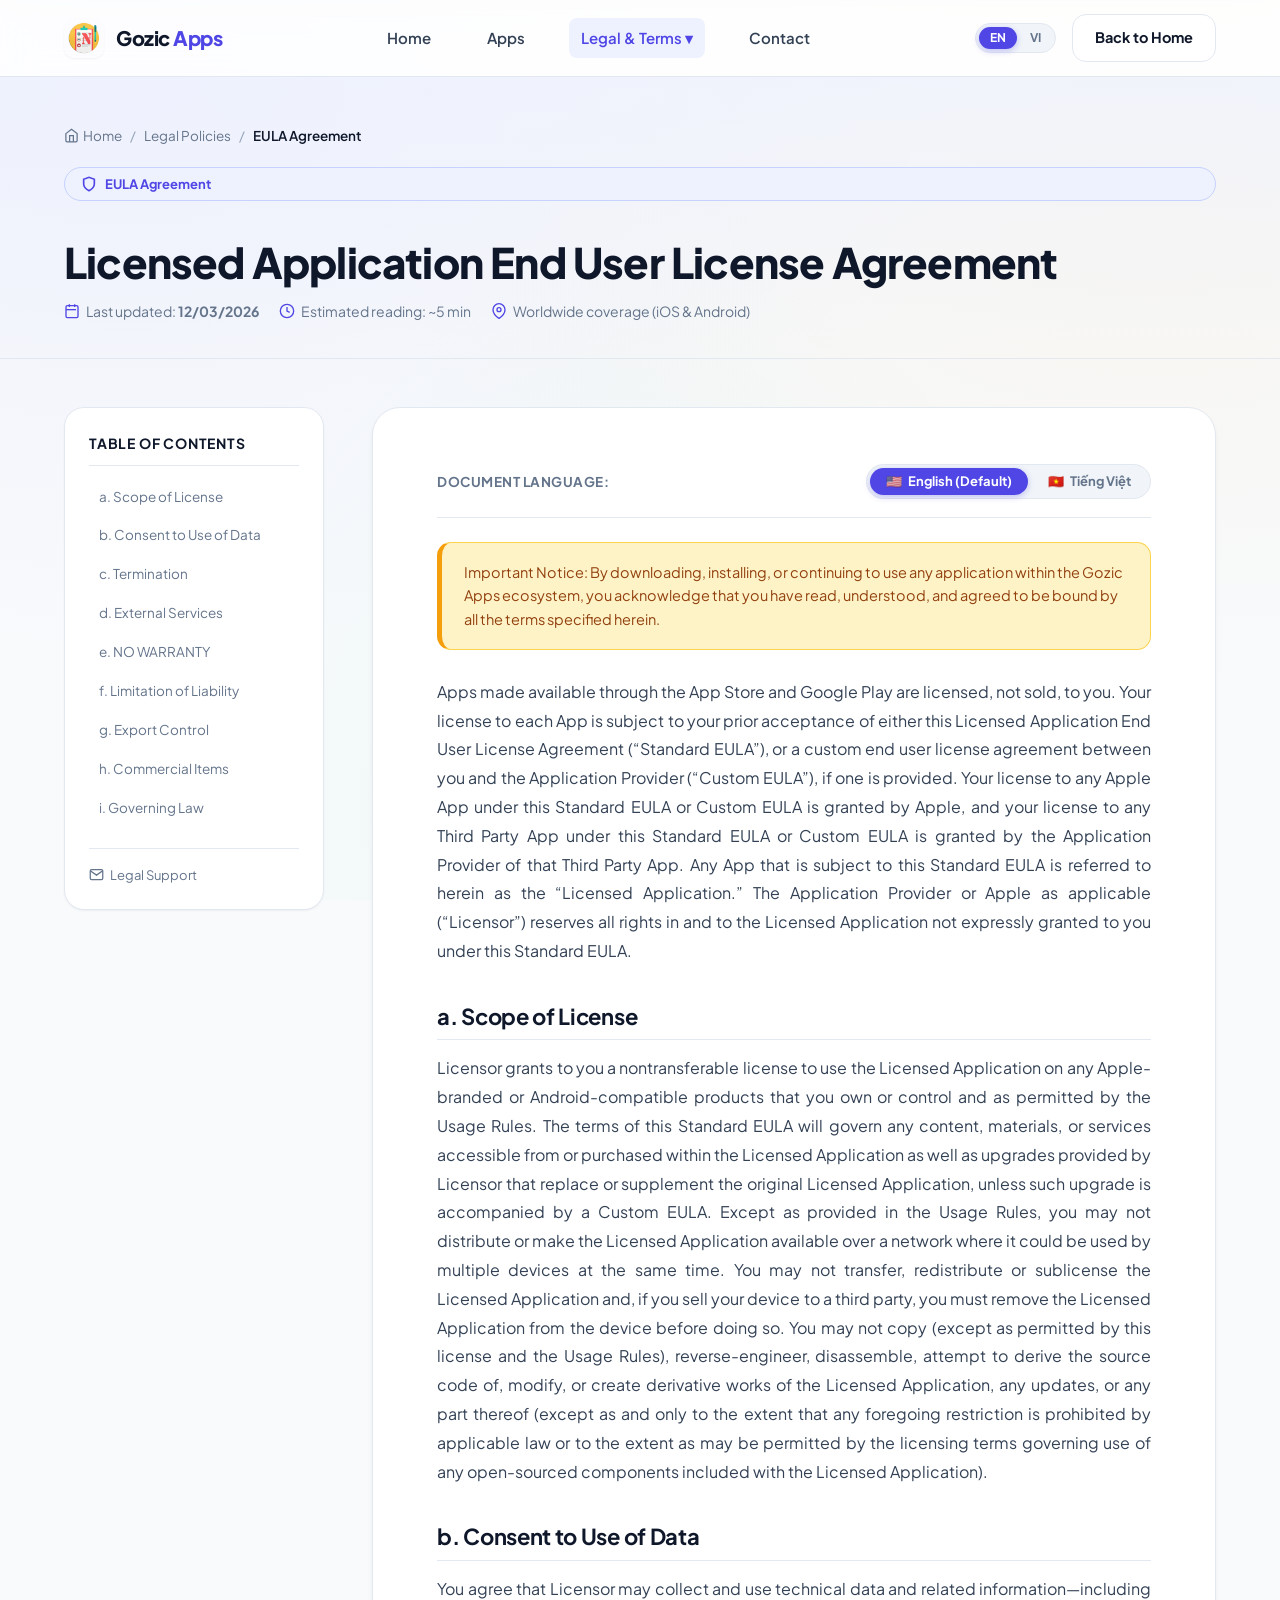
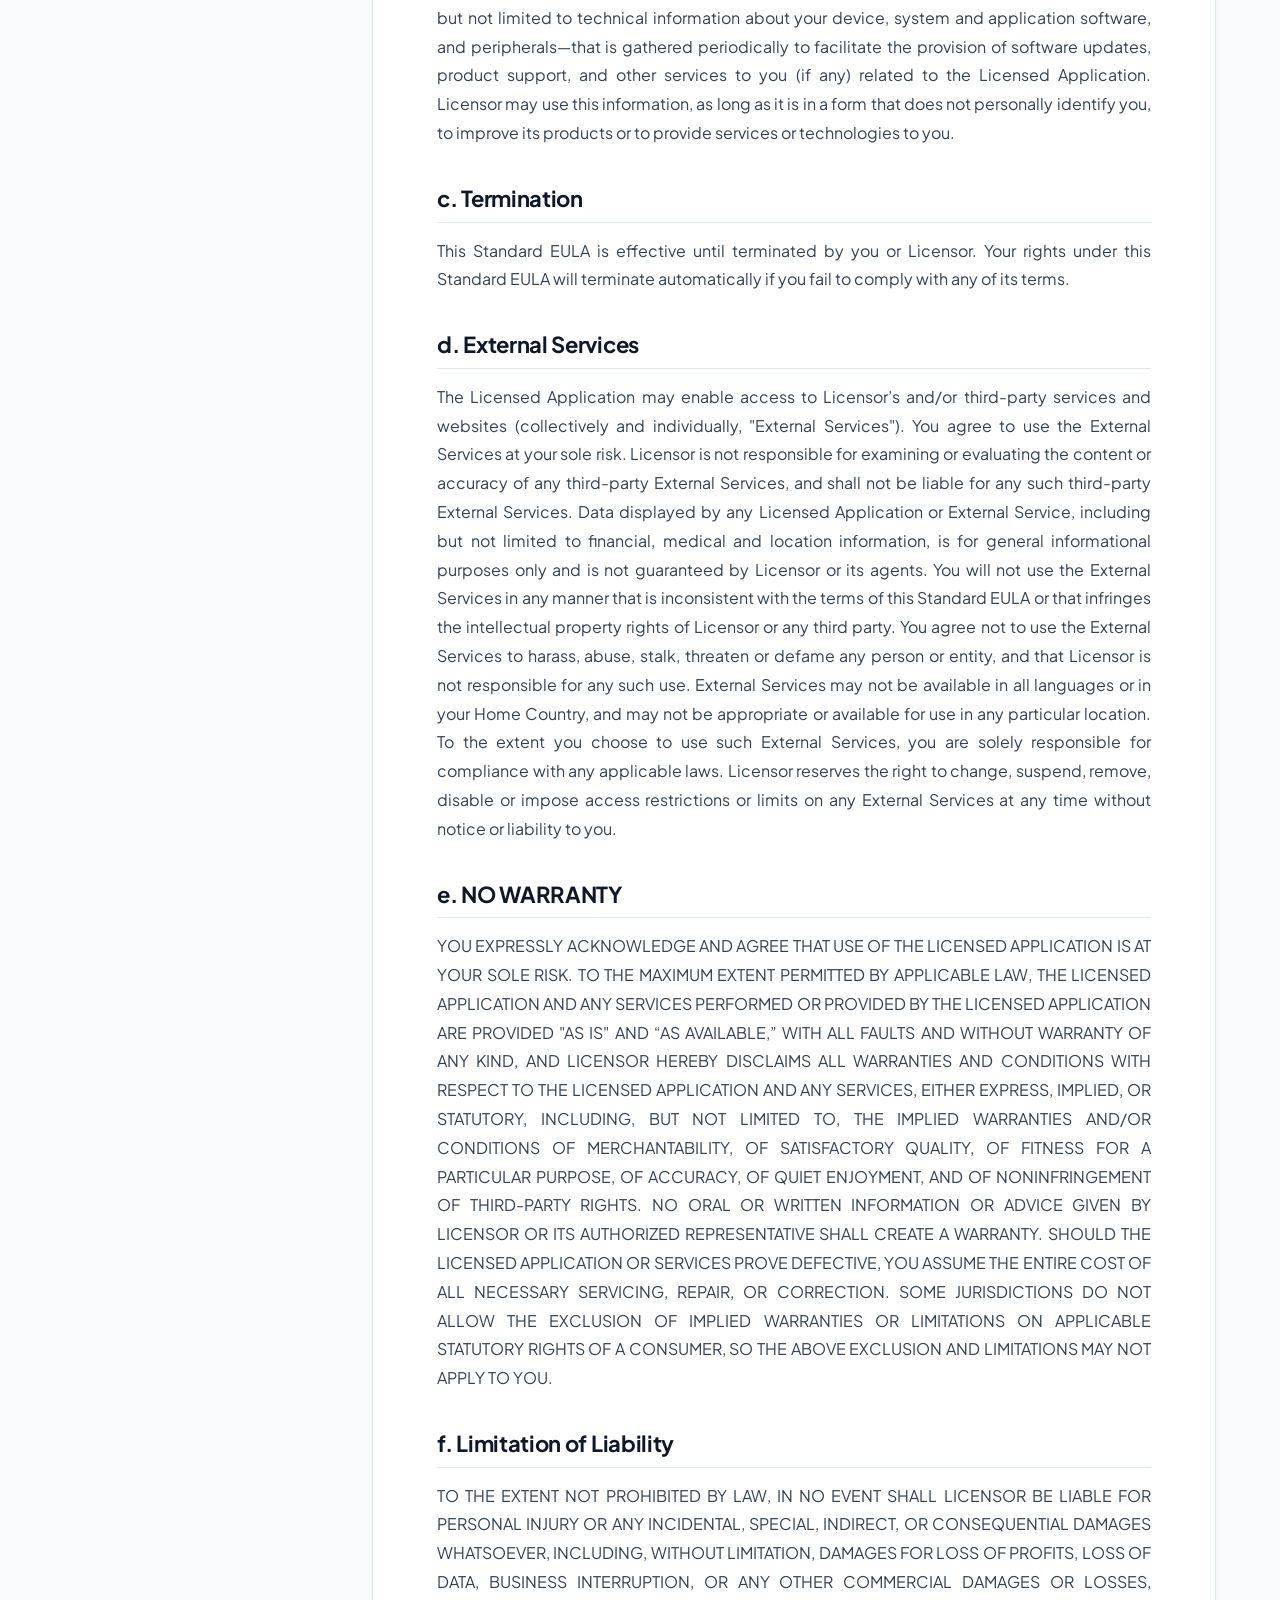
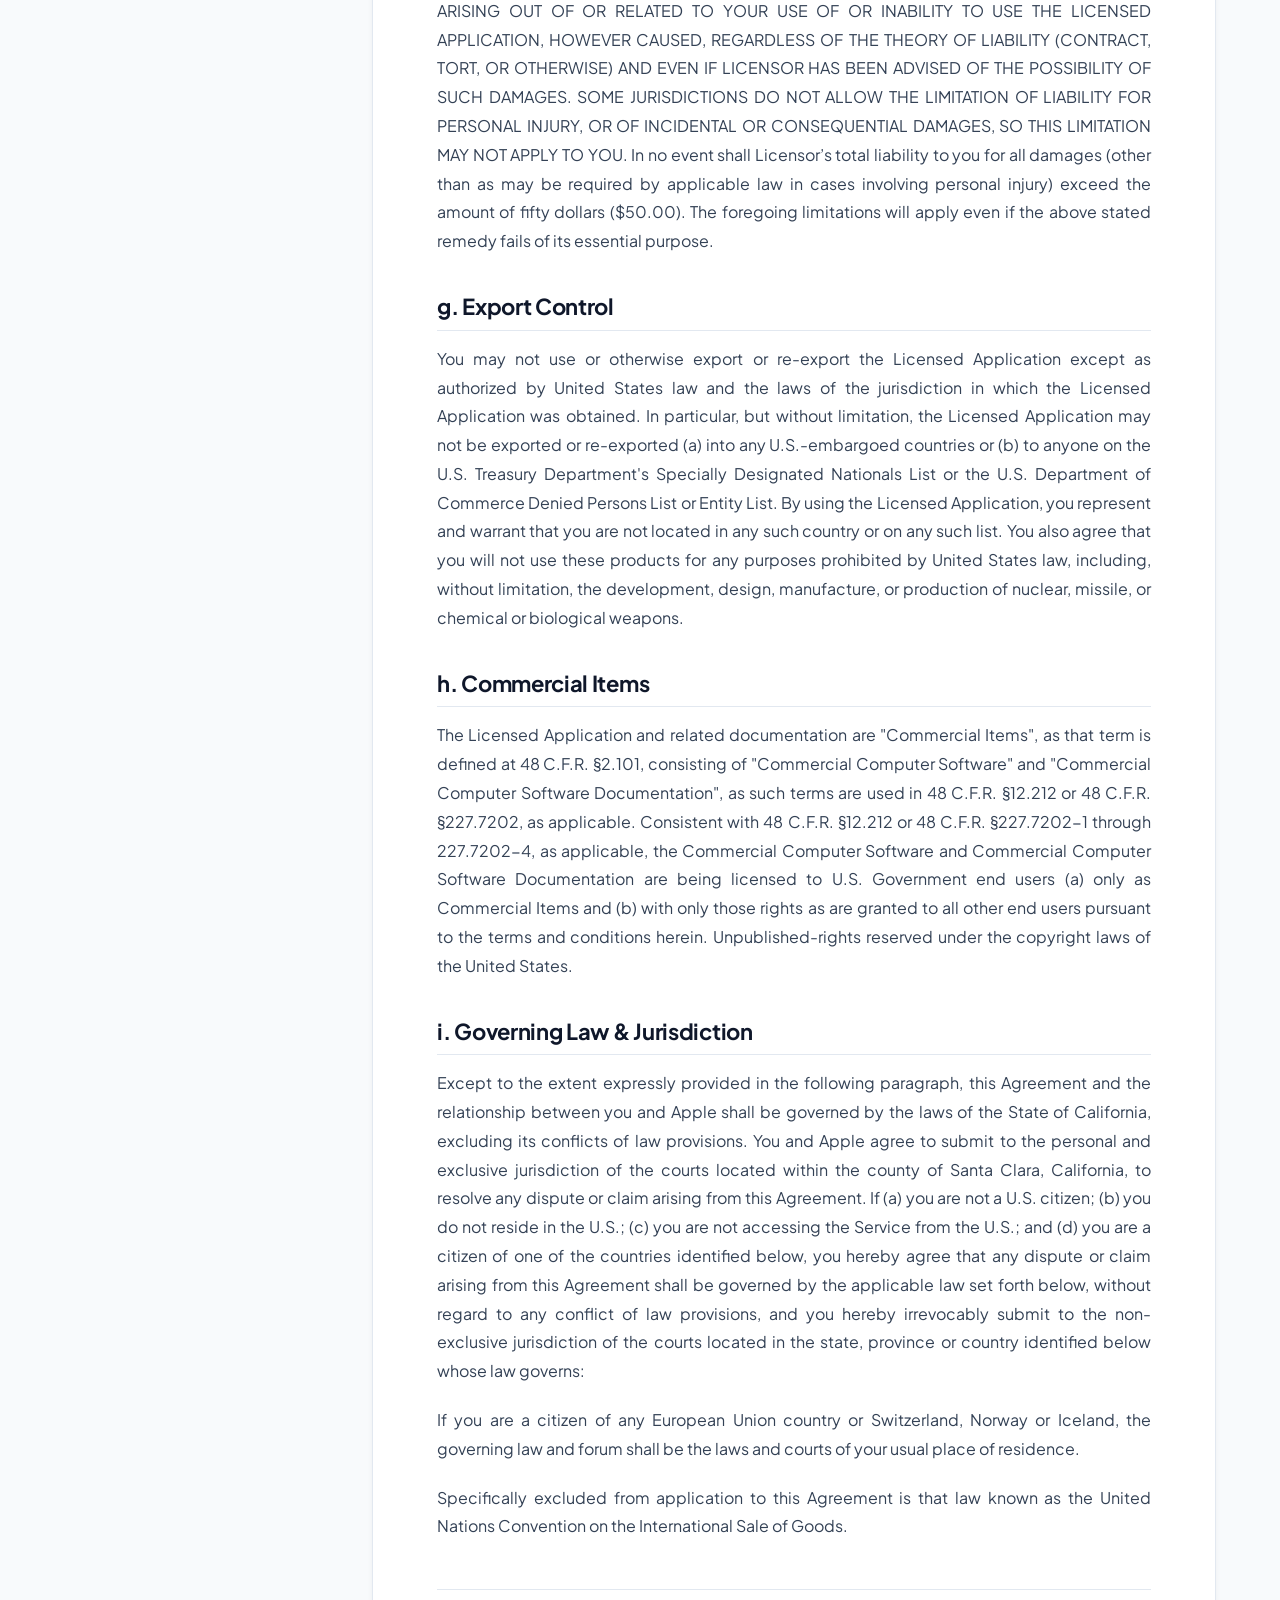
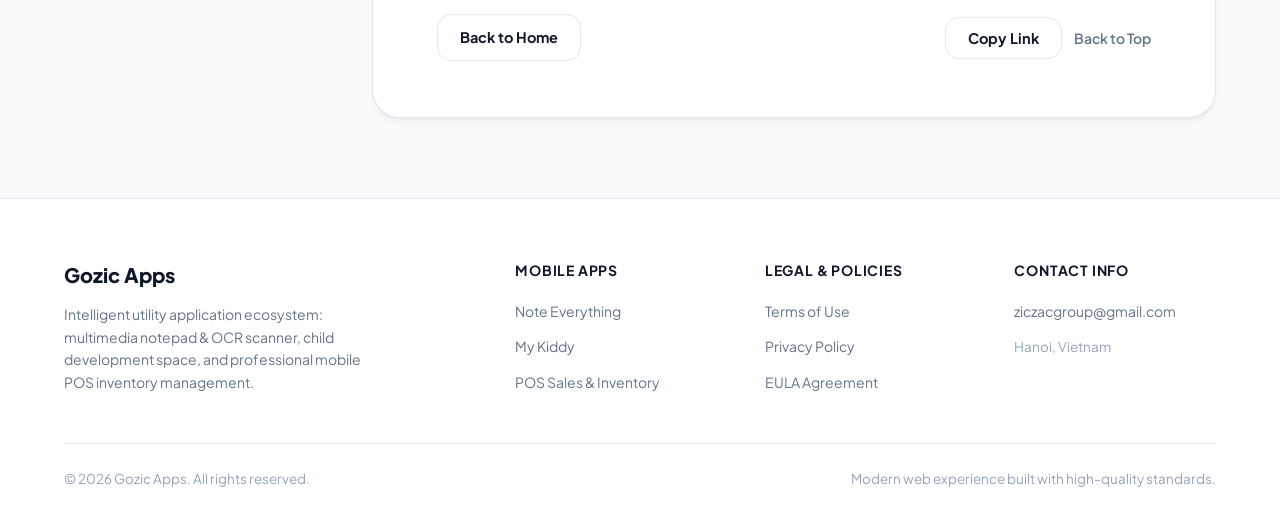
==== commit 8866fdec: "fix: remove hotline contact, keep email only across portal and docs" ====
--- a/pages/licensed-application-end-user-license-agreement.html
+++ b/pages/licensed-application-end-user-license-agreement.html
@@ -307,7 +307,6 @@
           <h5 data-i18n="footer_title_contact">Contact Info</h5>
           <ul>
             <li><a href="mailto:ziczacgroup@gmail.com">ziczacgroup@gmail.com</a></li>
-            <li><a href="tel:19001001">Hotline: 1900 1001</a></li>
             <li><span style="color: var(--text-light); font-size: 13.5px;" data-i18n="footer_location">Hanoi, Vietnam</span></li>
           </ul>
         </div>
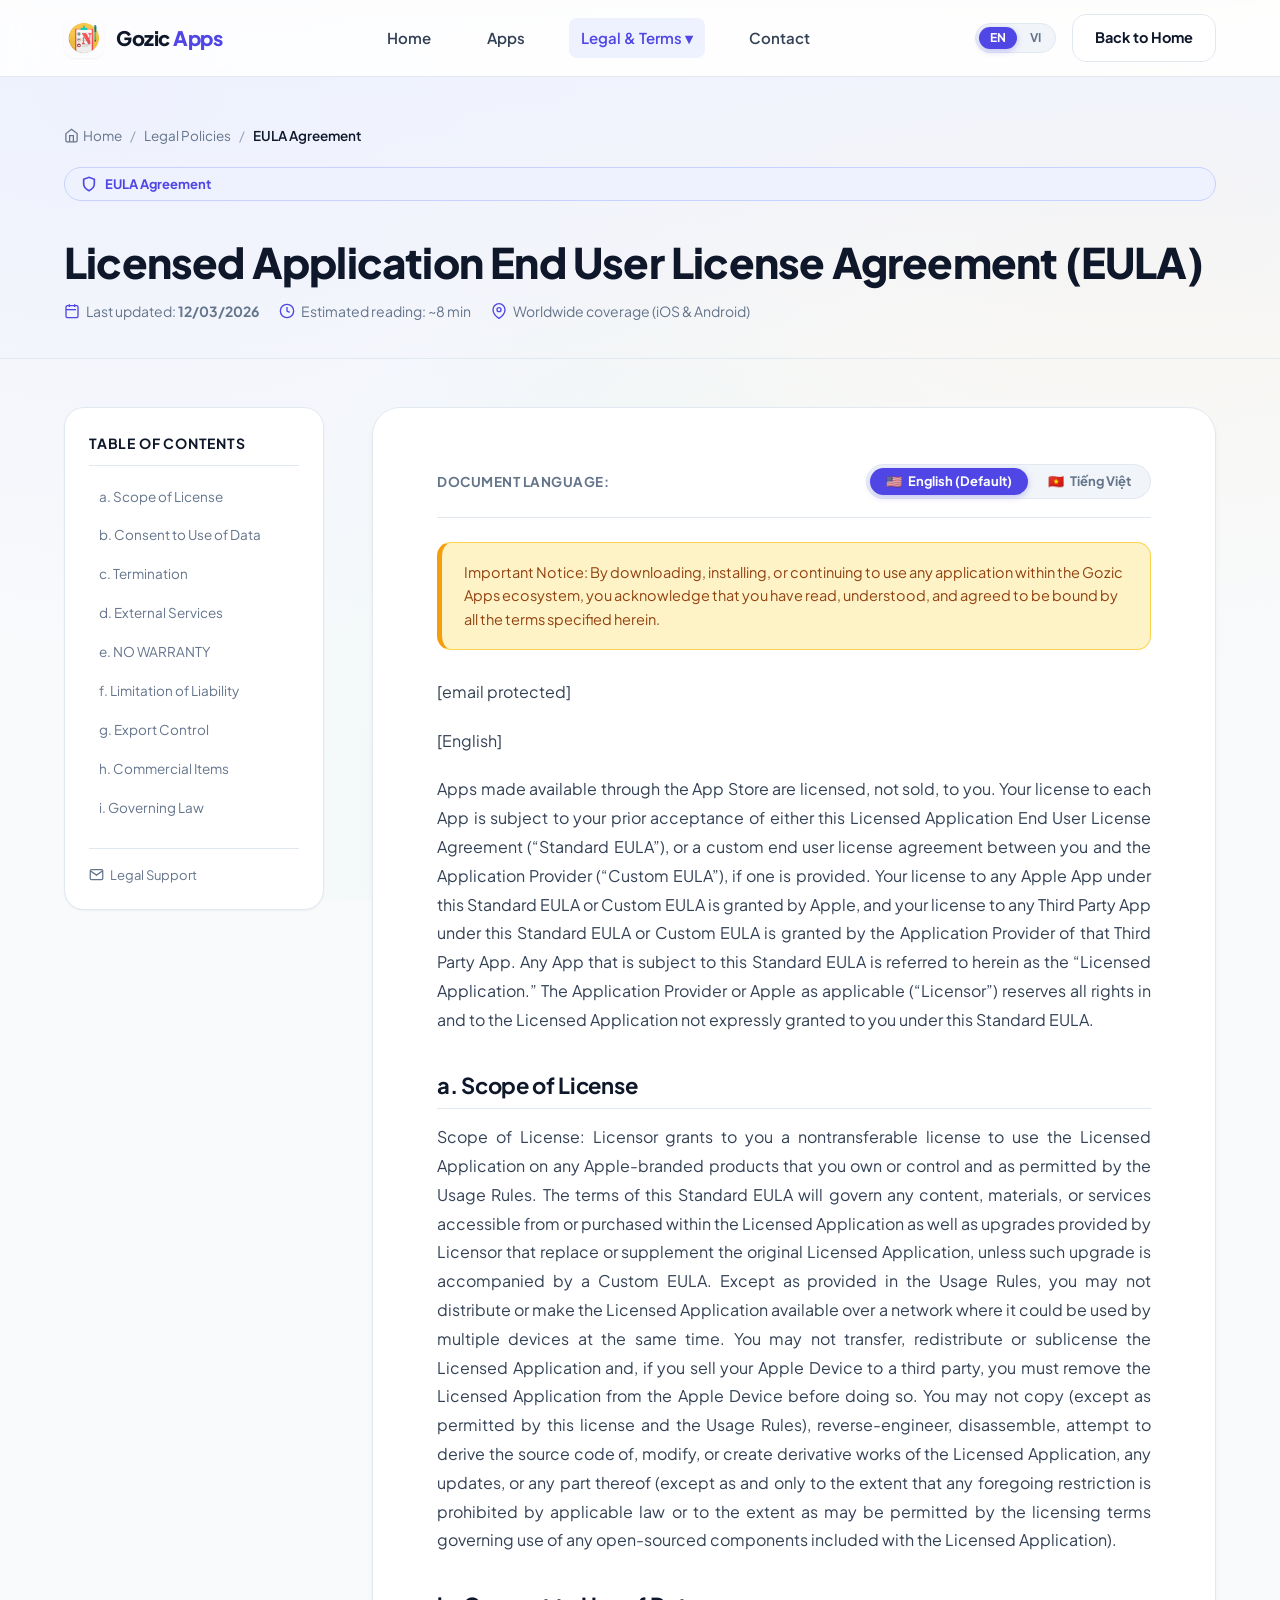
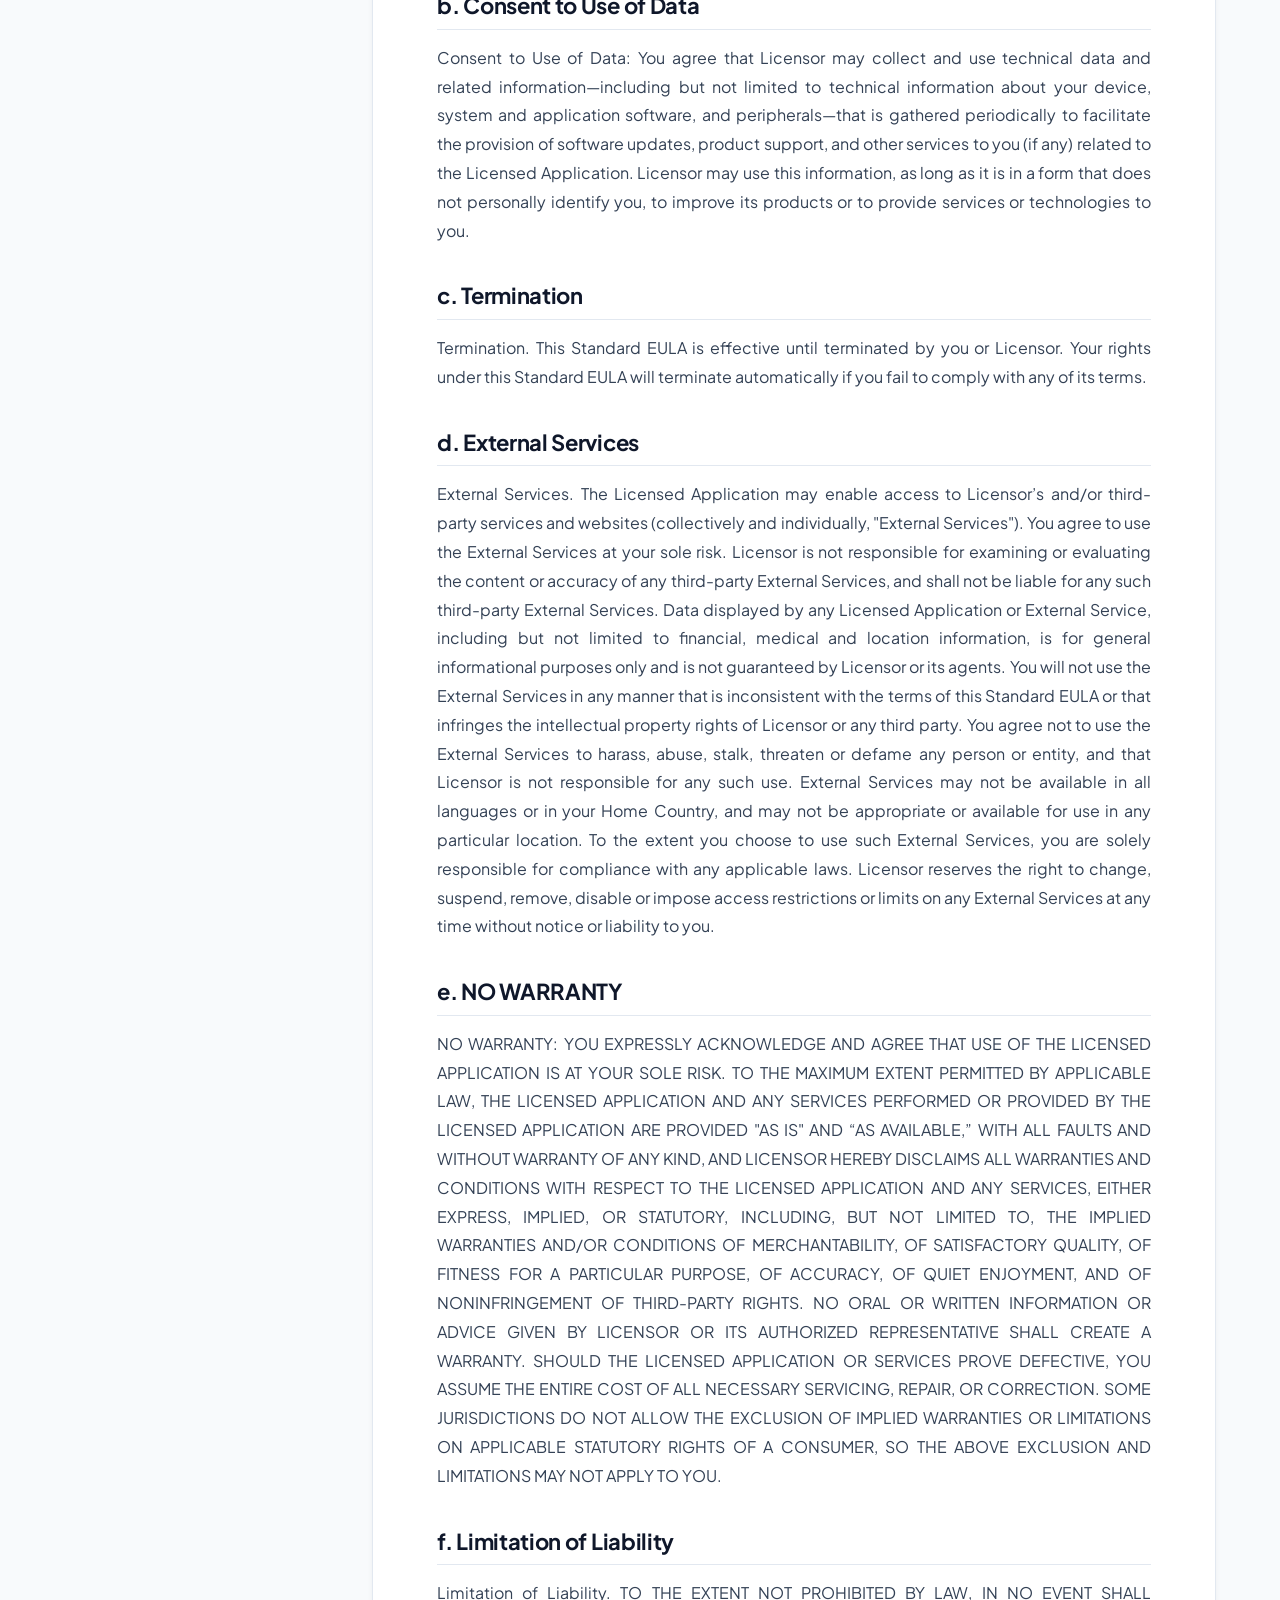
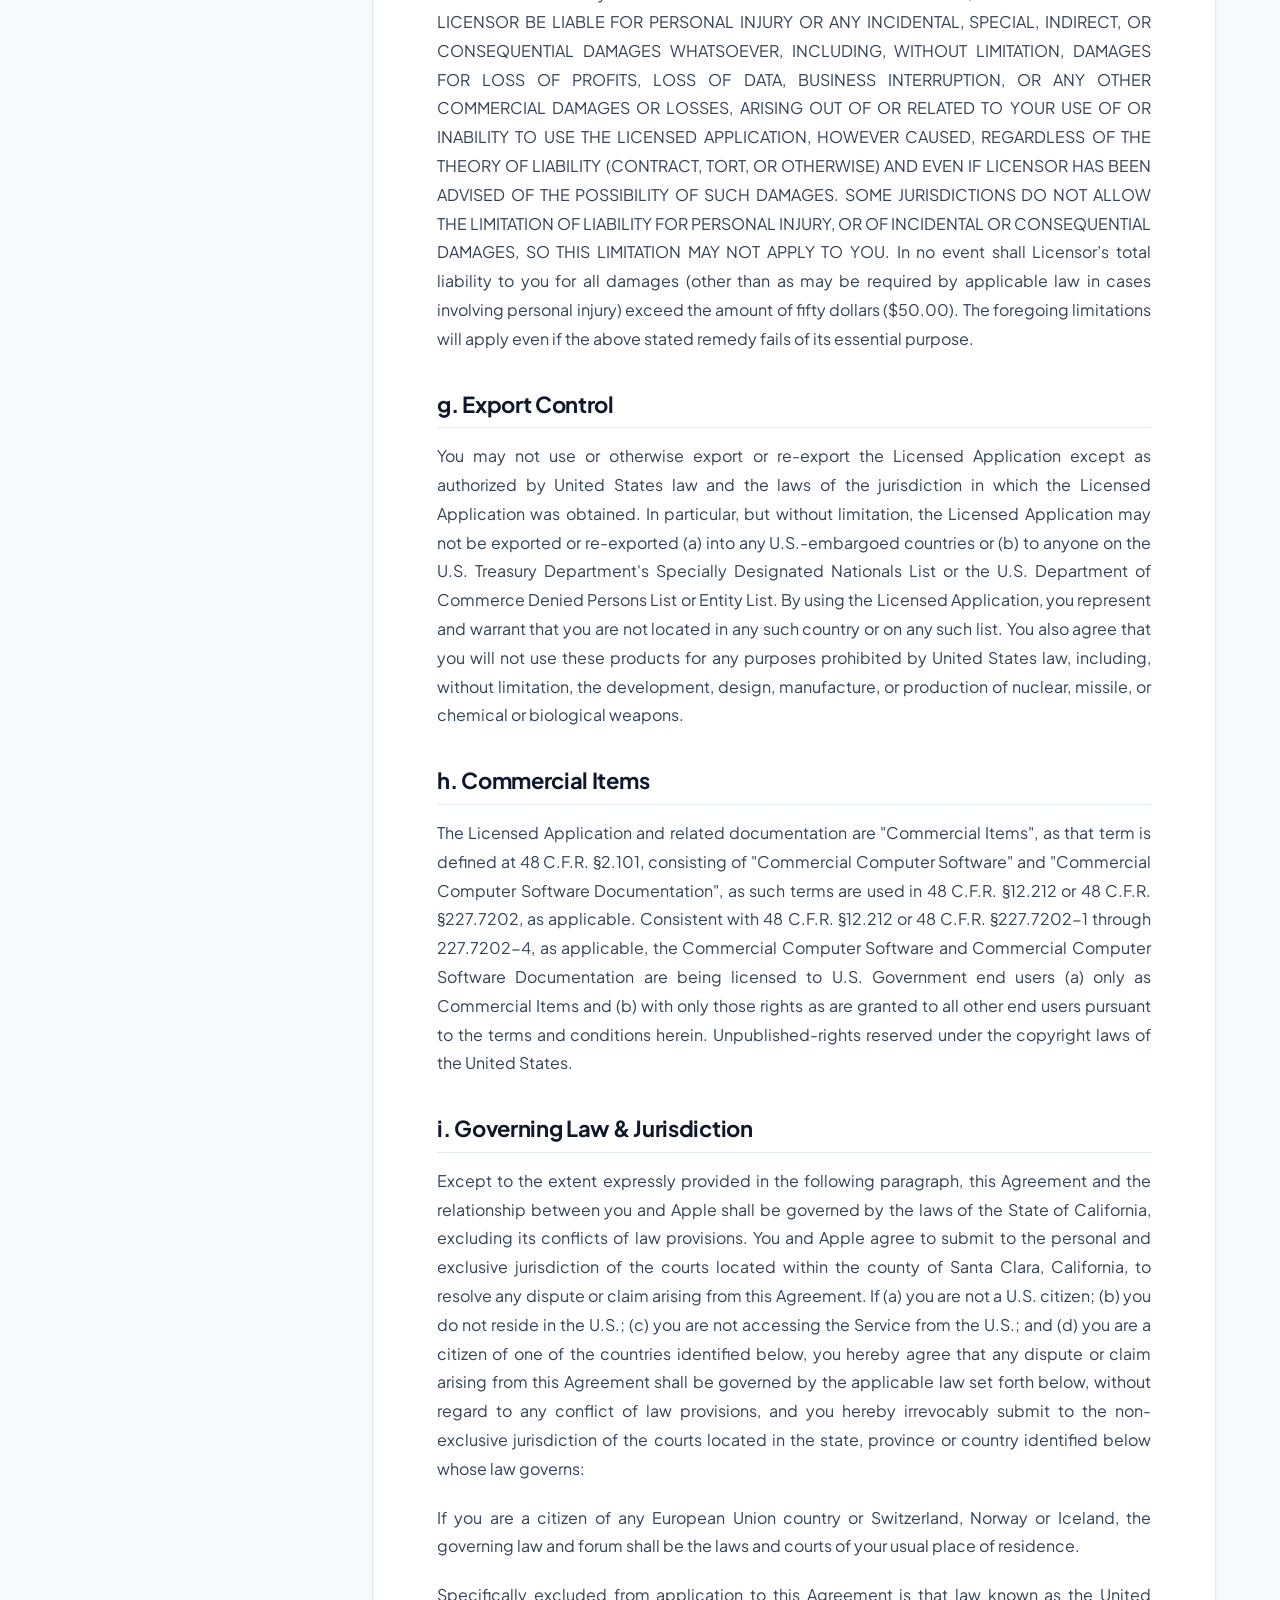
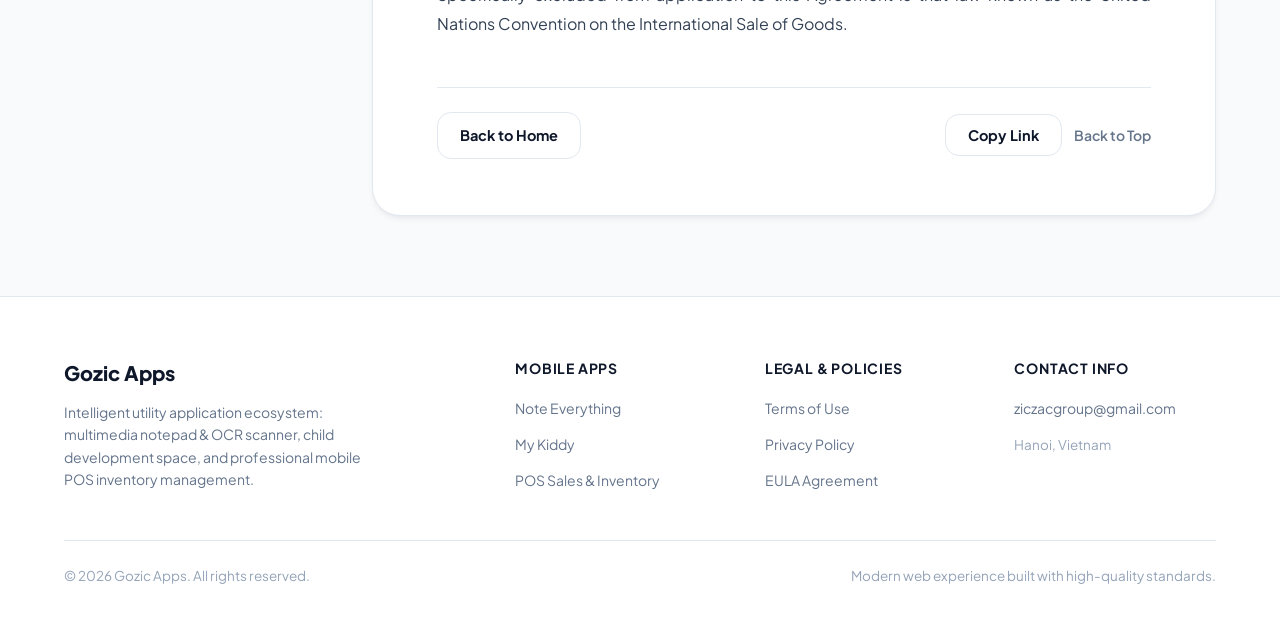
==== commit 0a3ddf5a: "feat: implement comprehensive unabridged bilingual (EN/VI) legal documents across pages/*.html defau" ====
--- a/pages/licensed-application-end-user-license-agreement.html
+++ b/pages/licensed-application-end-user-license-agreement.html
@@ -3,9 +3,9 @@
 <head>
   <meta charset="UTF-8">
   <meta name="viewport" content="width=device-width, initial-scale=1.0">
-  <title>Licensed Application End User License Agreement (EULA) - Gozic Apps</title>
-  <meta name="title-i18n" content="eula_title">
-  <meta name="description" content="Detailed license terms and conditions for using mobile applications on official distribution platforms.">
+  <title>EULA Agreement - Gozic Apps</title>
+  <meta name="title-i18n" content="eula_meta_title">
+  <meta name="description" content="Licensed Application End User License Agreement (Standard EULA) for Gozic Apps on App Store and Google Play.">
   
   <!-- Favicon -->
   <link rel="icon" type="image/png" href="../assets/photo/note-everything.png">
@@ -113,7 +113,7 @@
           </div>
           <div class="legal-meta-item">
             <svg viewBox="0 0 24 24" fill="none" stroke="currentColor" stroke-width="2"><circle cx="12" cy="12" r="10"></circle><polyline points="12 6 12 12 16 14"></polyline></svg>
-            <span data-i18n="legal_meta_reading">Estimated reading: ~5 min</span>
+            <span data-i18n="legal_meta_reading">Estimated reading: ~8 min</span>
           </div>
           <div class="legal-meta-item">
             <svg viewBox="0 0 24 24" fill="none" stroke="currentColor" stroke-width="2"><path d="M21 10c0 7-9 13-9 13s-9-6-9-13a9 9 0 0 1 18 0z"></path><circle cx="12" cy="10" r="3"></circle></svg>
@@ -188,70 +188,78 @@
           <div class="legal-content">
             <!-- English Version (Default) -->
             <div id="doc-en" class="doc-lang-pane">
-              <p>Apps made available through the App Store and Google Play are licensed, not sold, to you. Your license to each App is subject to your prior acceptance of either this Licensed Application End User License Agreement (“Standard EULA”), or a custom end user license agreement between you and the Application Provider (“Custom EULA”), if one is provided. Your license to any Apple App under this Standard EULA or Custom EULA is granted by Apple, and your license to any Third Party App under this Standard EULA or Custom EULA is granted by the Application Provider of that Third Party App. Any App that is subject to this Standard EULA is referred to herein as the “Licensed Application.” The Application Provider or Apple as applicable (“Licensor”) reserves all rights in and to the Licensed Application not expressly granted to you under this Standard EULA.</p>
-
-              <h2 id="en-scope">a. Scope of License</h2>
-              <p>Licensor grants to you a nontransferable license to use the Licensed Application on any Apple-branded or Android-compatible products that you own or control and as permitted by the Usage Rules. The terms of this Standard EULA will govern any content, materials, or services accessible from or purchased within the Licensed Application as well as upgrades provided by Licensor that replace or supplement the original Licensed Application, unless such upgrade is accompanied by a Custom EULA. Except as provided in the Usage Rules, you may not distribute or make the Licensed Application available over a network where it could be used by multiple devices at the same time. You may not transfer, redistribute or sublicense the Licensed Application and, if you sell your device to a third party, you must remove the Licensed Application from the device before doing so. You may not copy (except as permitted by this license and the Usage Rules), reverse-engineer, disassemble, attempt to derive the source code of, modify, or create derivative works of the Licensed Application, any updates, or any part thereof (except as and only to the extent that any foregoing restriction is prohibited by applicable law or to the extent as may be permitted by the licensing terms governing use of any open-sourced components included with the Licensed Application).</p>
-
-              <h2 id="en-consent">b. Consent to Use of Data</h2>
-              <p>You agree that Licensor may collect and use technical data and related information—including but not limited to technical information about your device, system and application software, and peripherals—that is gathered periodically to facilitate the provision of software updates, product support, and other services to you (if any) related to the Licensed Application. Licensor may use this information, as long as it is in a form that does not personally identify you, to improve its products or to provide services or technologies to you.</p>
-
-              <h2 id="en-termination">c. Termination</h2>
-              <p>This Standard EULA is effective until terminated by you or Licensor. Your rights under this Standard EULA will terminate automatically if you fail to comply with any of its terms.</p>
-
-              <h2 id="en-external">d. External Services</h2>
-              <p>The Licensed Application may enable access to Licensor’s and/or third-party services and websites (collectively and individually, "External Services"). You agree to use the External Services at your sole risk. Licensor is not responsible for examining or evaluating the content or accuracy of any third-party External Services, and shall not be liable for any such third-party External Services. Data displayed by any Licensed Application or External Service, including but not limited to financial, medical and location information, is for general informational purposes only and is not guaranteed by Licensor or its agents. You will not use the External Services in any manner that is inconsistent with the terms of this Standard EULA or that infringes the intellectual property rights of Licensor or any third party. You agree not to use the External Services to harass, abuse, stalk, threaten or defame any person or entity, and that Licensor is not responsible for any such use. External Services may not be available in all languages or in your Home Country, and may not be appropriate or available for use in any particular location. To the extent you choose to use such External Services, you are solely responsible for compliance with any applicable laws. Licensor reserves the right to change, suspend, remove, disable or impose access restrictions or limits on any External Services at any time without notice or liability to you.</p>
-
-              <h2 id="en-warranty">e. NO WARRANTY</h2>
-              <p>YOU EXPRESSLY ACKNOWLEDGE AND AGREE THAT USE OF THE LICENSED APPLICATION IS AT YOUR SOLE RISK. TO THE MAXIMUM EXTENT PERMITTED BY APPLICABLE LAW, THE LICENSED APPLICATION AND ANY SERVICES PERFORMED OR PROVIDED BY THE LICENSED APPLICATION ARE PROVIDED "AS IS" AND “AS AVAILABLE,” WITH ALL FAULTS AND WITHOUT WARRANTY OF ANY KIND, AND LICENSOR HEREBY DISCLAIMS ALL WARRANTIES AND CONDITIONS WITH RESPECT TO THE LICENSED APPLICATION AND ANY SERVICES, EITHER EXPRESS, IMPLIED, OR STATUTORY, INCLUDING, BUT NOT LIMITED TO, THE IMPLIED WARRANTIES AND/OR CONDITIONS OF MERCHANTABILITY, OF SATISFACTORY QUALITY, OF FITNESS FOR A PARTICULAR PURPOSE, OF ACCURACY, OF QUIET ENJOYMENT, AND OF NONINFRINGEMENT OF THIRD-PARTY RIGHTS. NO ORAL OR WRITTEN INFORMATION OR ADVICE GIVEN BY LICENSOR OR ITS AUTHORIZED REPRESENTATIVE SHALL CREATE A WARRANTY. SHOULD THE LICENSED APPLICATION OR SERVICES PROVE DEFECTIVE, YOU ASSUME THE ENTIRE COST OF ALL NECESSARY SERVICING, REPAIR, OR CORRECTION. SOME JURISDICTIONS DO NOT ALLOW THE EXCLUSION OF IMPLIED WARRANTIES OR LIMITATIONS ON APPLICABLE STATUTORY RIGHTS OF A CONSUMER, SO THE ABOVE EXCLUSION AND LIMITATIONS MAY NOT APPLY TO YOU.</p>
-
-              <h2 id="en-liability">f. Limitation of Liability</h2>
-              <p>TO THE EXTENT NOT PROHIBITED BY LAW, IN NO EVENT SHALL LICENSOR BE LIABLE FOR PERSONAL INJURY OR ANY INCIDENTAL, SPECIAL, INDIRECT, OR CONSEQUENTIAL DAMAGES WHATSOEVER, INCLUDING, WITHOUT LIMITATION, DAMAGES FOR LOSS OF PROFITS, LOSS OF DATA, BUSINESS INTERRUPTION, OR ANY OTHER COMMERCIAL DAMAGES OR LOSSES, ARISING OUT OF OR RELATED TO YOUR USE OF OR INABILITY TO USE THE LICENSED APPLICATION, HOWEVER CAUSED, REGARDLESS OF THE THEORY OF LIABILITY (CONTRACT, TORT, OR OTHERWISE) AND EVEN IF LICENSOR HAS BEEN ADVISED OF THE POSSIBILITY OF SUCH DAMAGES. SOME JURISDICTIONS DO NOT ALLOW THE LIMITATION OF LIABILITY FOR PERSONAL INJURY, OR OF INCIDENTAL OR CONSEQUENTIAL DAMAGES, SO THIS LIMITATION MAY NOT APPLY TO YOU. In no event shall Licensor’s total liability to you for all damages (other than as may be required by applicable law in cases involving personal injury) exceed the amount of fifty dollars ($50.00). The foregoing limitations will apply even if the above stated remedy fails of its essential purpose.</p>
-
-              <h2 id="en-export">g. Export Control</h2>
-              <p>You may not use or otherwise export or re-export the Licensed Application except as authorized by United States law and the laws of the jurisdiction in which the Licensed Application was obtained. In particular, but without limitation, the Licensed Application may not be exported or re-exported (a) into any U.S.-embargoed countries or (b) to anyone on the U.S. Treasury Department's Specially Designated Nationals List or the U.S. Department of Commerce Denied Persons List or Entity List. By using the Licensed Application, you represent and warrant that you are not located in any such country or on any such list. You also agree that you will not use these products for any purposes prohibited by United States law, including, without limitation, the development, design, manufacture, or production of nuclear, missile, or chemical or biological weapons.</p>
-
-              <h2 id="en-commercial">h. Commercial Items</h2>
-              <p>The Licensed Application and related documentation are "Commercial Items", as that term is defined at 48 C.F.R. §2.101, consisting of "Commercial Computer Software" and "Commercial Computer Software Documentation", as such terms are used in 48 C.F.R. §12.212 or 48 C.F.R. §227.7202, as applicable. Consistent with 48 C.F.R. §12.212 or 48 C.F.R. §227.7202-1 through 227.7202-4, as applicable, the Commercial Computer Software and Commercial Computer Software Documentation are being licensed to U.S. Government end users (a) only as Commercial Items and (b) with only those rights as are granted to all other end users pursuant to the terms and conditions herein. Unpublished-rights reserved under the copyright laws of the United States.</p>
-
-              <h2 id="en-governing">i. Governing Law & Jurisdiction</h2>
-              <p>Except to the extent expressly provided in the following paragraph, this Agreement and the relationship between you and Apple shall be governed by the laws of the State of California, excluding its conflicts of law provisions. You and Apple agree to submit to the personal and exclusive jurisdiction of the courts located within the county of Santa Clara, California, to resolve any dispute or claim arising from this Agreement. If (a) you are not a U.S. citizen; (b) you do not reside in the U.S.; (c) you are not accessing the Service from the U.S.; and (d) you are a citizen of one of the countries identified below, you hereby agree that any dispute or claim arising from this Agreement shall be governed by the applicable law set forth below, without regard to any conflict of law provisions, and you hereby irrevocably submit to the non-exclusive jurisdiction of the courts located in the state, province or country identified below whose law governs:</p>
-              <p>If you are a citizen of any European Union country or Switzerland, Norway or Iceland, the governing law and forum shall be the laws and courts of your usual place of residence.</p>
-              <p>Specifically excluded from application to this Agreement is that law known as the United Nations Convention on the International Sale of Goods.</p>
+<p>[email protected]</p>
+<p>[English]</p>
+<p>Apps made available through the App Store are licensed, not sold, to you. Your license to each App is subject to your prior acceptance of either this Licensed Application End User License Agreement (“Standard EULA”), or a custom end user license agreement between you and the Application Provider (“Custom EULA”), if one is provided. Your license to any Apple App under this Standard EULA or Custom EULA is granted by Apple, and your license to any Third Party App under this Standard EULA or Custom EULA is granted by the Application Provider of that Third Party App. Any App that is subject to this Standard EULA is referred to herein as the “Licensed Application.” The Application Provider or Apple as applicable (“Licensor”) reserves all rights in and to the Licensed Application not expressly granted to you under this Standard EULA.</p>
+<h2 id="en-scope">a. Scope of License</h2>
+<p>Scope of License: Licensor grants to you a nontransferable license to use the Licensed Application on any Apple-branded products that you own or control and as permitted by the Usage Rules. The terms of this Standard EULA will govern any content, materials, or services accessible from or purchased within the Licensed Application as well as upgrades provided by Licensor that replace or supplement the original Licensed Application, unless such upgrade is accompanied by a Custom EULA. Except as provided in the Usage Rules, you may not distribute or make the Licensed Application available over a network where it could be used by multiple devices at the same time. You may not transfer, redistribute or sublicense the Licensed Application and, if you sell your Apple Device to a third party, you must remove the Licensed Application from the Apple Device before doing so. You may not copy (except as permitted by this license and the Usage Rules), reverse-engineer, disassemble, attempt to derive the source code of, modify, or create derivative works of the Licensed Application, any updates, or any part thereof (except as and only to the extent that any foregoing restriction is prohibited by applicable law or to the extent as may be permitted by the licensing terms governing use of any open-sourced components included with the Licensed Application).</p>
+<h2 id="en-consent">b. Consent to Use of Data</h2>
+<p>Consent to Use of Data: You agree that Licensor may collect and use technical data and related information—including but not limited to technical information about your device, system and application software, and peripherals—that is gathered periodically to facilitate the provision of software updates, product support, and other services to you (if any) related to the Licensed Application. Licensor may use this information, as long as it is in a form that does not personally identify you, to improve its products or to provide services or technologies to you.</p>
+<h2 id="en-termination">c. Termination</h2>
+<p>Termination. This Standard EULA is effective until terminated by you or Licensor. Your rights under this Standard EULA will terminate automatically if you fail to comply with any of its terms.</p>
+<h2 id="en-external">d. External Services</h2>
+<p>External Services. The Licensed Application may enable access to Licensor’s and/or third-party services and websites (collectively and individually, "External Services"). You agree to use the External Services at your sole risk. Licensor is not responsible for examining or evaluating the content or accuracy of any third-party External Services, and shall not be liable for any such third-party External Services. Data displayed by any Licensed Application or External Service, including but not limited to financial, medical and location information, is for general informational purposes only and is not guaranteed by Licensor or its agents. You will not use the External Services in any manner that is inconsistent with the terms of this Standard EULA or that infringes the intellectual property rights of Licensor or any third party. You agree not to use the External Services to harass, abuse, stalk, threaten or defame any person or entity, and that Licensor is not responsible for any such use. External Services may not be available in all languages or in your Home Country, and may not be appropriate or available for use in any particular location. To the extent you choose to use such External Services, you are solely responsible for compliance with any applicable laws. Licensor reserves the right to change, suspend, remove, disable or impose access restrictions or limits on any External Services at any time without notice or liability to you.</p>
+<h2 id="en-warranty">e. NO WARRANTY</h2>
+<p>NO WARRANTY: YOU EXPRESSLY ACKNOWLEDGE AND AGREE THAT USE OF THE LICENSED APPLICATION IS AT YOUR SOLE RISK. TO THE MAXIMUM EXTENT PERMITTED BY APPLICABLE LAW, THE LICENSED APPLICATION AND ANY SERVICES PERFORMED OR PROVIDED BY THE LICENSED APPLICATION ARE PROVIDED "AS IS" AND “AS AVAILABLE,” WITH ALL FAULTS AND WITHOUT WARRANTY OF ANY KIND, AND LICENSOR HEREBY DISCLAIMS ALL WARRANTIES AND CONDITIONS WITH RESPECT TO THE LICENSED APPLICATION AND ANY SERVICES, EITHER EXPRESS, IMPLIED, OR STATUTORY, INCLUDING, BUT NOT LIMITED TO, THE IMPLIED WARRANTIES AND/OR CONDITIONS OF MERCHANTABILITY, OF SATISFACTORY QUALITY, OF FITNESS FOR A PARTICULAR PURPOSE, OF ACCURACY, OF QUIET ENJOYMENT, AND OF NONINFRINGEMENT OF THIRD-PARTY RIGHTS. NO ORAL OR WRITTEN INFORMATION OR ADVICE GIVEN BY LICENSOR OR ITS AUTHORIZED REPRESENTATIVE SHALL CREATE A WARRANTY. SHOULD THE LICENSED APPLICATION OR SERVICES PROVE DEFECTIVE, YOU ASSUME THE ENTIRE COST OF ALL NECESSARY SERVICING, REPAIR, OR CORRECTION. SOME JURISDICTIONS DO NOT ALLOW THE EXCLUSION OF IMPLIED WARRANTIES OR LIMITATIONS ON APPLICABLE STATUTORY RIGHTS OF A CONSUMER, SO THE ABOVE EXCLUSION AND LIMITATIONS MAY NOT APPLY TO YOU.</p>
+<h2 id="en-liability">f. Limitation of Liability</h2>
+<p>Limitation of Liability. TO THE EXTENT NOT PROHIBITED BY LAW, IN NO EVENT SHALL LICENSOR BE LIABLE FOR PERSONAL INJURY OR ANY INCIDENTAL, SPECIAL, INDIRECT, OR CONSEQUENTIAL DAMAGES WHATSOEVER, INCLUDING, WITHOUT LIMITATION, DAMAGES FOR LOSS OF PROFITS, LOSS OF DATA, BUSINESS INTERRUPTION, OR ANY OTHER COMMERCIAL DAMAGES OR LOSSES, ARISING OUT OF OR RELATED TO YOUR USE OF OR INABILITY TO USE THE LICENSED APPLICATION, HOWEVER CAUSED, REGARDLESS OF THE THEORY OF LIABILITY (CONTRACT, TORT, OR OTHERWISE) AND EVEN IF LICENSOR HAS BEEN ADVISED OF THE POSSIBILITY OF SUCH DAMAGES. SOME JURISDICTIONS DO NOT ALLOW THE LIMITATION OF LIABILITY FOR PERSONAL INJURY, OR OF INCIDENTAL OR CONSEQUENTIAL DAMAGES, SO THIS LIMITATION MAY NOT APPLY TO YOU. In no event shall Licensor’s total liability to you for all damages (other than as may be required by applicable law in cases involving personal injury) exceed the amount of fifty dollars ($50.00). The foregoing limitations will apply even if the above stated remedy fails of its essential purpose.</p>
+<h2 id="en-export">g. Export Control</h2>
+<p>You may not use or otherwise export or re-export the Licensed Application except as authorized by United States law and the laws of the jurisdiction in which the Licensed Application was obtained. In particular, but without limitation, the Licensed Application may not be exported or re-exported (a) into any U.S.-embargoed countries or (b) to anyone on the U.S. Treasury Department's Specially Designated Nationals List or the U.S. Department of Commerce Denied Persons List or Entity List. By using the Licensed Application, you represent and warrant that you are not located in any such country or on any such list. You also agree that you will not use these products for any purposes prohibited by United States law, including, without limitation, the development, design, manufacture, or production of nuclear, missile, or chemical or biological weapons.</p>
+<h2 id="en-commercial">h. Commercial Items</h2>
+<p>The Licensed Application and related documentation are "Commercial Items", as that term is defined at 48 C.F.R. §2.101, consisting of "Commercial Computer Software" and "Commercial Computer Software Documentation", as such terms are used in 48 C.F.R. §12.212 or 48 C.F.R. §227.7202, as applicable. Consistent with 48 C.F.R. §12.212 or 48 C.F.R. §227.7202-1 through 227.7202-4, as applicable, the Commercial Computer Software and Commercial Computer Software Documentation are being licensed to U.S. Government end users (a) only as Commercial Items and (b) with only those rights as are granted to all other end users pursuant to the terms and conditions herein. Unpublished-rights reserved under the copyright laws of the United States.</p>
+<h2 id="en-governing">i. Governing Law & Jurisdiction</h2>
+<p>Except to the extent expressly provided in the following paragraph, this Agreement and the relationship between you and Apple shall be governed by the laws of the State of California, excluding its conflicts of law provisions. You and Apple agree to submit to the personal and exclusive jurisdiction of the courts located within the county of Santa Clara, California, to resolve any dispute or claim arising from this Agreement. If (a) you are not a U.S. citizen; (b) you do not reside in the U.S.; (c) you are not accessing the Service from the U.S.; and (d) you are a citizen of one of the countries identified below, you hereby agree that any dispute or claim arising from this Agreement shall be governed by the applicable law set forth below, without regard to any conflict of law provisions, and you hereby irrevocably submit to the non-exclusive jurisdiction of the courts located in the state, province or country identified below whose law governs:</p>
+<p>If you are a citizen of any European Union country or Switzerland, Norway or Iceland, the governing law and forum shall be the laws and courts of your usual place of residence.</p>
+<p>Specifically excluded from application to this Agreement is that law known as the United Nations Convention on the International Sale of Goods.</p>
             </div>
 
             <!-- Vietnamese Version -->
             <div id="doc-vi" class="doc-lang-pane" style="display: none;">
-              <p>Các ứng dụng được cung cấp thông qua App Store và Google Play được cấp phép sử dụng, không phải bán cho bạn. Quyền cấp phép của bạn đối với mỗi Ứng dụng tùy thuộc vào việc bạn chấp nhận trước đó một trong hai: Thỏa thuận Cấp phép Người dùng cuối cho Ứng dụng được Cấp phép ("EULA Tiêu chuẩn") này, hoặc một thỏa thuận cấp phép người dùng cuối tùy chỉnh giữa bạn và Nhà cung cấp Ứng dụng ("EULA Tùy chỉnh"), nếu có. Quyền cấp phép của bạn đối với bất kỳ Ứng dụng Apple nào theo EULA Tiêu chuẩn hoặc EULA Tùy chỉnh này được cấp bởi Apple, và quyền cấp phép của bạn đối với bất kỳ Ứng dụng Bên thứ ba nào theo EULA Tiêu chuẩn hoặc EULA Tùy chỉnh này được cấp bởi Nhà cung cấp Ứng dụng của Ứng dụng Bên thứ ba đó. Bất kỳ Ứng dụng nào tuân theo EULA Tiêu chuẩn này được gọi trong đây là “Ứng dụng được Cấp phép.” Nhà cung cấp Ứng dụng hoặc Apple tùy từng trường hợp (“Bên cấp phép”) bảo lưu tất cả các quyền đối với Ứng dụng được Cấp phép mà không được cấp rõ ràng cho bạn theo EULA Tiêu chuẩn này.</p>
-
-              <h2 id="vi-scope">a. Phạm vi Cấp phép</h2>
-              <p>Bên cấp phép cấp cho bạn một giấy phép không thể chuyển nhượng để sử dụng Ứng dụng được Cấp phép trên bất kỳ sản phẩm mang thương hiệu Apple hoặc thiết bị tương thích Android nào mà bạn sở hữu hoặc kiểm soát và theo quy định của Quy tắc Sử dụng. Các điều khoản của EULA Tiêu chuẩn này sẽ điều chỉnh bất kỳ nội dung, tài liệu hoặc dịch vụ nào có thể truy cập được từ hoặc được mua trong Ứng dụng được Cấp phép cũng như các bản nâng cấp do Bên cấp phép cung cấp để thay thế hoặc bổ sung cho Ứng dụng được Cấp phép ban đầu, trừ khi bản nâng cấp đó đi kèm với một EULA Tùy chỉnh. Ngoại trừ quy định trong Quy tắc Sử dụng, bạn không được phân phối hoặc cung cấp Ứng dụng được Cấp phép qua mạng nơi nó có thể được sử dụng bởi nhiều thiết bị cùng một lúc. Bạn không được chuyển nhượng, phân phối lại hoặc cấp phép lại Ứng dụng được Cấp phép và nếu bạn bán Thiết bị của mình cho bên thứ ba, bạn phải xóa Ứng dụng được Cấp phép khỏi Thiết bị trước khi thực hiện việc đó. Bạn không được sao chép (ngoại trừ trường hợp được phép của giấy phép này và Quy tắc Sử dụng), đảo ngược kỹ thuật, tháo rời, cố gắng lấy mã nguồn của, sửa đổi hoặc tạo ra các tác phẩm phái sinh của Ứng dụng được Cấp phép, bất kỳ bản cập nhật nào hoặc bất kỳ phần nào trong đó (ngoại trừ và chỉ trong phạm vi mà bất kỳ hạn chế nào nêu trên bị cấm bởi luật hiện hành hoặc trong phạm vi có thể được cho phép bởi các điều khoản cấp phép điều chỉnh việc sử dụng bất kỳ thành phần nguồn mở nào đi kèm với Ứng dụng được Cấp phép).</p>
-
-              <h2 id="vi-consent">b. Đồng ý Sử dụng Dữ liệu</h2>
-              <p>Bạn đồng ý rằng Bên cấp phép có thể thu thập và sử dụng dữ liệu kỹ thuật và thông tin liên quan—bao gồm nhưng không giới hạn ở thông tin kỹ thuật về thiết bị, hệ thống và phần mềm ứng dụng, cũng như các thiết bị ngoại vi của bạn—được thu thập định kỳ để tạo điều kiện thuận lợi cho việc cung cấp các bản cập nhật phần mềm, hỗ trợ sản phẩm và các dịch vụ khác cho bạn (nếu có) liên quan đến Ứng dụng được Cấp phép. Bên cấp phép có thể sử dụng thông tin này, miễn là nó ở dạng không nhận dạng cá nhân bạn, để cải thiện sản phẩm của mình hoặc để cung cấp dịch vụ hoặc công nghệ cho bạn.</p>
-
-              <h2 id="vi-termination">c. Chấm dứt</h2>
-              <p>EULA Tiêu chuẩn này có hiệu lực cho đến khi bị chấm dứt bởi bạn hoặc Bên cấp phép. Các quyền của bạn theo EULA Tiêu chuẩn này sẽ tự động chấm dứt nếu bạn không tuân thủ bất kỳ điều khoản nào trong đó.</p>
-
-              <h2 id="vi-external">d. Dịch vụ Bên ngoài</h2>
-              <p>Ứng dụng được Cấp phép có thể cho phép truy cập vào các dịch vụ và trang web của Bên cấp phép và/hoặc bên thứ ba (gọi chung và cá nhân là "Dịch vụ Bên ngoài"). Bạn đồng ý tự chịu rủi ro khi sử dụng các Dịch vụ Bên ngoài. Bên cấp phép không có trách nhiệm kiểm tra hoặc đánh giá nội dung hoặc tính chính xác của bất kỳ Dịch vụ Bên ngoài nào của bên thứ ba và sẽ không chịu trách nhiệm pháp lý đối với bất kỳ Dịch vụ Bên ngoài nào của bên thứ ba đó. Dữ liệu được hiển thị bởi bất kỳ Ứng dụng được Cấp phép hoặc Dịch vụ Bên ngoài nào, bao gồm nhưng không giới hạn ở thông tin tài chính, y tế và vị trí, chỉ nhằm mục đích thông tin chung và không được Bên cấp phép hoặc các đại lý của mình đảm bảo. Bạn sẽ không sử dụng Dịch vụ Bên ngoài theo bất kỳ cách nào không nhất quán với các điều khoản của EULA Tiêu chuẩn này hoặc xâm phạm quyền sở hữu trí tuệ của Bên cấp phép hoặc bất kỳ bên thứ ba nào. Bạn đồng ý không sử dụng Dịch vụ Bên ngoài để quấy rối, lăng mạ, rình rập, đe dọa hoặc phỉ báng bất kỳ cá nhân hoặc tổ chức nào và Bên cấp phép không chịu trách nhiệm cho bất kỳ hành vi sử dụng nào như vậy. Các Dịch vụ Bên ngoài có thể không khả dụng bằng tất cả các ngôn ngữ hoặc tại Quốc gia sở tại của bạn, và có thể không phù hợp hoặc không có sẵn để sử dụng tại bất kỳ địa điểm cụ thể nào. Trong phạm vi bạn chọn sử dụng các Dịch vụ Bên ngoài đó, bạn tự chịu trách nhiệm về việc tuân thủ bất kỳ luật pháp hiện hành nào. Bên cấp phép bảo lưu quyền thay đổi, tạm dừng, loại bỏ, vô hiệu hóa hoặc áp đặt các hạn chế hoặc giới hạn truy cập đối với bất kỳ Dịch vụ Bên ngoài nào vào bất kỳ lúc nào mà không cần thông báo hoặc chịu trách nhiệm pháp lý đối với bạn.</p>
-
-              <h2 id="vi-warranty">e. KHÔNG BẢO HÀNH</h2>
-              <p>BẠN XÁC NHẬN VÀ ĐỒNG Ý RÕ RÀNG RẰNG VIỆC SỬ DỤNG ỨNG DỤNG ĐƯỢC CẤP PHÉP LÀ RỦI RO DUY NHẤT CỦA BẠN. TRONG PHẠM VI TỐI ĐA ĐƯỢC PHÁP LUẬT HIỆN HÀNH CHO PHÉP, ỨNG DỤNG ĐƯỢC CẤP PHÉP VÀ BẤT KỲ DỊCH VỤ NÀO ĐƯỢC THỰC HIỆN HOẶC CUNG CẤP BỞI ỨNG DỤNG ĐƯỢC CẤP PHÉP ĐƯỢC CUNG CẤP "NGUYÊN TRẠNG" VÀ "SẴN CÓ", VỚI TẤT CẢ CÁC LỖI VÀ KHÔNG CÓ BẢO HÀNH DƯỚI BẤT KỲ HÌNH THỨC NÀO. BÊN CẤP PHÉP THEO ĐÂY TỪ CHỐI TẤT CẢ CÁC BẢO HÀNH VÀ ĐIỀU KIỆN ĐỐI VỚI ỨNG DỤNG ĐƯỢC CẤP PHÉP VÀ BẤT KỲ DỊCH VỤ NÀO, DÙ LÀ RÕ RÀNG, NGỤ Ý HOẶC THEO LUẬT ĐỊNH, BAO GỒM NHƯNG KHÔNG GIỚI HẠN Ở CÁC BẢO HÀNH VÀ/HOẶC ĐIỀU KIỆN NGỤ Ý VỀ KHẢ NĂNG THƯƠNG MẠI, CHẤT LƯỢNG HÀI LÒNG, SỰ PHÙ HỢP CHO MỘT MỤC ĐÍCH CỤ THỂ, TÍNH CHÍNH XÁC, QUYỀN HƯỞNG THỤ YÊN TĨNH VÀ KHÔNG VI PHẠM QUYỀN CỦA BÊN THỨ BA. KHÔNG CÓ THÔNG TIN HOẶC LỜI KHUYÊN BẰNG MIỆNG HOẶC VĂN BẢN NÀO ĐƯỢC ĐƯA RA BỞI BÊN CẤP PHÉP HOẶC ĐẠI DIỆN ĐƯỢC ỦY QUYỀN CỦA HỌ SẼ TẠO RA MỘT BẢO HÀNH. NẾU ỨNG DỤNG ĐƯỢC CẤP PHÉP HOẶC DỊCH VỤ CÓ LỖI, BẠN SẼ CHỊU TOÀN BỘ CHI PHÍ CHO TẤT CẢ CÁC DỊCH VỤ, SỬA CHỮA HOẶC KHẮC PHỤC CẦN THIẾT. MỘT SỐ QUYỀN HẠN PHÁP LÝ KHÔNG CHO PHÉP LOẠI TRỪ CÁC BẢO HÀNH NGỤ Ý HOẶC GIỚI HẠN ĐỐI VỚI CÁC QUYỀN THEO LUẬT ĐỊNH CỦA NGƯỜI TIÊU DÙNG, VÌ VẬY CÁC LOẠI TRỪ VÀ GIỚI HẠN TRÊN CÓ THỂ KHÔNG ÁP DỤNG CHO BẠN.</p>
-
-              <h2 id="vi-liability">f. Giới hạn Trách nhiệm</h2>
-              <p>TRONG PHẠM VI LUẬT PHÁP KHÔNG CẤM, TRONG MỌI TRƯỜNG HỢP BÊN CẤP PHÉP KHÔNG CHỊU TRÁCH NHIỆM VỀ THƯƠNG TÍCH CÁ NHÂN HOẶC BẤT KỲ THIỆT HẠI NGẪU NHIÊN, ĐẶC BIỆT, GIÁN TIẾP HOẶC HỆ QUẢ NÀO, BAO GỒM NHƯNG KHÔNG GIỚI HẠN Ở THIỆT HẠI DO MẤT LỢI NHUẬN, MẤT DỮ LIỆU, GIÁN ĐOẠN KINH DOANH HOẶC BẤT KỲ THIỆT HẠI HOẶC TỔN THẤT THƯƠNG MẠI NÀO KHÁC, PHÁT SINH TỪ HOẶC LIÊN QUAN ĐẾN VIỆC BẠN SỬ DỤNG HOẶC KHÔNG THỂ SỬ DỤNG ỨNG DỤNG ĐƯỢC CẤP PHÉP, DÙ GÂY RA THEO CÁCH NÀO, BẤT KỂ LÝ THUYẾT VỀ TRÁCH NHIỆM PHÁP LÝ (HỢP ĐỒNG, NGOÀI HỢP ĐỒNG HOẶC CÁCH KHÁC) VÀ NGAY CẢ KHI BÊN CẤP PHÉP ĐÃ ĐƯỢC THÔNG BÁO VỀ KHẢ NĂNG XẢY RA CÁC THIỆT HẠI ĐÓ. MỘT SỐ QUYỀN HẠN PHÁP LÝ KHÔNG CHO PHÉP GIỚI HẠN TRÁCH NHIỆM ĐỐI VỚI THƯƠNG TÍCH CÁ NHÂN, HOẶC CÁC THIỆT HẠI NGẪU NHIÊN HOẶC HỆ QUẢ, VÌ VẬY GIỚI HẠN NÀY CÓ THỂ KHÔNG ÁP DỤNG CHO BẠN. Trong mọi trường hợp, tổng trách nhiệm của Bên cấp phép đối với bạn cho tất cả các thiệt hại (ngoại trừ trường hợp luật pháp hiện hành có thể yêu cầu trong các trường hợp liên quan đến thương tích cá nhân) sẽ không vượt quá số tiền năm mươi đô la ($50,00). Các giới hạn nêu trên sẽ được áp dụng ngay cả khi biện pháp khắc phục nêu trên thất bại trong mục đích thiết yếu của nó.</p>
-
-              <h2 id="vi-export">g. Kiểm soát Xuất khẩu</h2>
-              <p>Bạn không được sử dụng hoặc xuất khẩu hoặc tái xuất khẩu Ứng dụng được Cấp phép trừ khi được phép theo luật của Hoa Kỳ và luật của khu vực thẩm quyền nơi Ứng dụng được Cấp phép được thu thập. Đặc biệt, nhưng không giới hạn, Ứng dụng được Cấp phép không được xuất khẩu hoặc tái xuất khẩu vào (a) bất kỳ quốc gia nào bị Hoa Kỳ cấm vận hoặc (b) cho bất kỳ ai trong Danh sách các Công dân bị Chỉ định Đặc biệt của Bộ Tài chính Hoa Kỳ hoặc Danh sách những Người bị Từ chối hoặc Danh sách Thực thể của Bộ Thương mại Hoa Kỳ. Bằng việc sử dụng Ứng dụng được Cấp phép, bạn cam đoan và bảo đảm rằng bạn không cư trú tại bất kỳ quốc gia nào như vậy hoặc nằm trong bất kỳ danh sách nào như vậy. Bạn cũng đồng ý rằng bạn sẽ không sử dụng các sản phẩm này cho bất kỳ mục đích nào bị luật pháp Hoa Kỳ cấm, bao gồm nhưng không giới hạn ở việc phát triển, thiết kế, chế tạo hoặc sản xuất vũ khí hạt nhân, tên lửa hoặc vũ khí hóa học hoặc sinh học.</p>
-
-              <h2 id="vi-commercial">h. Mục Thương mại (Chính phủ Hoa Kỳ)</h2>
-              <p>Ứng dụng được Cấp phép và tài liệu liên quan là "Mục Thương mại" (Commercial Items), như thuật ngữ đó được định nghĩa tại 48 C.F.R. §2.101, bao gồm "Phần mềm Máy tính Thương mại" và "Tài liệu Phần mềm Máy tính Thương mại". Phù hợp với 48 C.F.R. §12.212 hoặc 48 C.F.R. §227.7202-1 đến 227.7202-4, tùy trường hợp áp dụng, Phần mềm Máy tính Thương mại và Tài liệu Phần mềm Máy tính Thương mại đang được cấp phép cho người dùng cuối là Chính phủ Hoa Kỳ (a) chỉ như các Mục Thương mại và (b) chỉ với những quyền được cấp cho tất cả các người dùng cuối khác theo các điều khoản và điều kiện trong đây. Các quyền chưa công bố được bảo lưu theo luật bản quyền của Hoa Kỳ.</p>
-
-              <h2 id="vi-governing">i. Luật Điều chỉnh & Thẩm quyền Tòa án</h2>
-              <p>Ngoại trừ phạm vi được quy định rõ ràng trong đoạn sau, Thỏa thuận này và mối quan hệ giữa bạn và Apple sẽ được điều chỉnh bởi luật pháp của Bang California, không bao gồm các quy định về xung đột pháp luật. Bạn và Apple đồng ý tuân theo thẩm quyền xét xử cá nhân và độc quyền của các tòa án nằm trong hạt Santa Clara, California, để giải quyết bất kỳ tranh chấp hoặc khiếu nại nào phát sinh từ Thỏa thuận này. Nếu (a) bạn không phải là công dân Hoa Kỳ; (b) bạn không cư trú tại Hoa Kỳ; (c) bạn không truy cập Dịch vụ từ Hoa Kỳ; và (d) bạn là công dân của một trong các quốc gia được xác định dưới đây, bạn theo đây đồng ý rằng bất kỳ tranh chấp hoặc khiếu nại nào phát sinh từ Thỏa thuận này sẽ được điều chỉnh bởi luật áp dụng được nêu dưới đây, bất kể các quy định về xung đột pháp luật, và bạn theo đây chấp nhận thẩm quyền không độc quyền của các tòa án nằm ở tiểu bang, tỉnh hoặc quốc gia được xác định dưới đây:</p>
-              <p>Nếu bạn là công dân của bất kỳ quốc gia thuộc Liên minh Châu Âu nào hoặc Thụy Sĩ, Na Uy hoặc Iceland, luật điều chỉnh và tòa án sẽ là luật pháp và tòa án tại nơi cư trú thường xuyên của bạn.</p>
-              <p>Đặc biệt loại trừ khỏi việc áp dụng vào Thỏa thuận này là luật được gọi là Công ước Liên hợp quốc về Hợp đồng Mua bán Hàng hóa Quốc tế.</p>
+<p>Các ứng dụng được cung cấp thông qua App Store được cấp phép sử dụng, không phải bán cho bạn. Quyền cấp phép của bạn đối với mỗi Ứng dụng tùy thuộc vào việc bạn chấp nhận trước đó một trong hai: Thỏa thuận Cấp phép Người dùng cuối cho Ứng dụng được Cấp phép ("EULA Tiêu chuẩn") này, hoặc một thỏa thuận cấp phép người dùng cuối tùy chỉnh giữa bạn và Nhà cung cấp Ứng dụng ("EULA Tùy chỉnh"), nếu có. Quyền cấp phép của bạn đối với bất kỳ Ứng dụng Apple nào theo EULA Tiêu chuẩn hoặc EULA Tùy chỉnh này được cấp bởi Apple, và quyền cấp phép của bạn đối với bất kỳ Ứng dụng Bên thứ ba nào theo EULA Tiêu chuẩn hoặc EULA Tùy chỉnh này được cấp bởi Nhà cung cấp Ứng dụng của Ứng dụng Bên thứ ba đó. Bất kỳ Ứng dụng nào tuân theo EULA Tiêu chuẩn này được gọi trong đây là “Ứng dụng được Cấp phép.” Nhà cung cấp Ứng dụng hoặc Apple tùy từng trường hợp (“Bên cấp phép”) bảo lưu tất cả các quyền đối với Ứng dụng được Cấp phép mà không được cấp rõ ràng cho bạn theo EULA Tiêu chuẩn này.</p>
+<h2 id="vi-scope">a. Phạm vi Cấp phép</h2>
+<p>Phạm vi Cấp phép:</p>
+<p>Bên cấp phép cấp cho bạn một giấy phép không thể chuyển nhượng để sử dụng Ứng dụng được Cấp phép trên bất kỳ sản phẩm mang thương hiệu Apple nào mà bạn sở hữu hoặc kiểm soát và theo quy định của Quy tắc Sử dụng. Các điều khoản của EULA Tiêu chuẩn này sẽ điều chỉnh bất kỳ nội dung, tài liệu hoặc dịch vụ nào có thể truy cập được từ hoặc được mua trong Ứng dụng được Cấp phép cũng như các bản nâng cấp do Bên cấp phép cung cấp để thay thế hoặc bổ sung cho Ứng dụng được Cấp phép ban đầu, trừ khi bản nâng cấp đó đi kèm với một EULA Tùy chỉnh. Ngoại trừ quy định trong Quy tắc Sử dụng, bạn không được phân phối hoặc cung cấp Ứng dụng được Cấp phép qua mạng nơi nó có thể được sử dụng bởi nhiều thiết bị cùng một lúc. Bạn không được chuyển nhượng, phân phối lại hoặc cấp phép lại Ứng dụng được Cấp phép và nếu bạn bán Thiết bị Apple của mình cho bên thứ ba, bạn phải xóa Ứng dụng được Cấp phép khỏi Thiết bị Apple trước khi thực hiện việc đó. Bạn không được sao chép (ngoại trừ trường hợp được phép của giấy phép này và Quy tắc Sử dụng), đảo ngược kỹ thuật, tháo rời, cố gắng lấy mã nguồn của, sửa đổi hoặc tạo ra các tác</p>
+<p>phẩm phái sinh của Ứng dụng được Cấp phép, bất kỳ bản cập nhật nào hoặc bất kỳ phần nào trong đó (ngoại trừ và chỉ trong phạm vi mà bất kỳ hạn chế nào nêu trên</p>
+<p>bị cấm bởi luật hiện hành hoặc trong phạm vi có thể được cho phép bởi các điều khoản cấp phép điều chỉnh việc sử dụng bất kỳ thành phần nguồn mở nào đi kèm với</p>
+<p>Ứng dụng được Cấp phép).</p>
+<h2 id="vi-consent">b. Đồng ý Sử dụng Dữ liệu</h2>
+<p>Đồng ý Sử dụng Dữ liệu:</p>
+<p>Bạn đồng ý rằng Bên cấp phép có thể thu thập và sử dụng dữ liệu kỹ thuật và thông tin liên quan—bao gồm nhưng không giới</p>
+<p>hạn ở thông tin kỹ thuật về thiết bị, hệ thống và phần mềm ứng dụng, cũng như các</p>
+<p>thiết bị ngoại vi của bạn—được thu thập định kỳ để tạo điều kiện thuận lợi cho việc cung cấp các bản cập nhật phần mềm, hỗ trợ sản phẩm và các dịch vụ khác cho bạ</p>
+<p>n (nếu có) liên quan đến Ứng dụng được Cấp phép. Bên</p>
+<p>cấp phép có thể sử dụng thông tin này, miễn là nó ở dạng không nhận dạng cá nhân bạn, để cải thiện sản phẩm của mình hoặc để cung cấp dịch vụ hoặc công nghệ cho bạn.</p>
+<h2 id="vi-termination">c. Chấm dứt</h2>
+<p>Chấm dứt.</p>
+<p>EULA Tiê</p>
+<p>u chuẩn này có hiệu lự</p>
+<p>c cho đến khi bị chấm dứt bởi bạn hoặc Bên cấp phép. Các quyền của bạn theo EULA Tiêu chuẩn này sẽ tự động chấm dứt nếu bạn không tuân thủ bất kỳ điều khoản nào trong đó.</p>
+<h2 id="vi-external">d. Dịch vụ Bên ngoài</h2>
+<p>Dịch vụ Bên ngoài.</p>
+<p>Ứng dụng được Cấp phép có thể cho phép truy cập vào các dịch vụ và trang web của Bên cấp phép và/hoặc bên thứ ba (gọi chung và cá nhân là "Dịch vụ Bên ngoài"). Bạn đồng ý tự chịu rủi ro khi sử dụng các Dịch vụ Bên ngoài. Bên cấp phép không có trách nhiệm kiểm tra hoặc</p>
+<p>đánh giá nội dung hoặc tính chính xác của bất kỳ Dịch vụ Bên ngoài nào của bên thứ ba</p>
+<p>và sẽ không chịu trách nhiệm pháp lý đối với bất kỳ Dịch vụ Bên ngoài nào của bên thứ</p>
+<p>ba đó.</p>
+<p>Dữ liệu được hiển thị bởi bất kỳ Ứng dụng được Cấp phép hoặc D</p>
+<p>ịch vụ Bên ngoài nào, bao g</p>
+<p>ồm nhưng không giới hạn ở thông tin tài chính, y tế và vị trí, chỉ nhằm</p>
+<p>mục đích thông tin chung và không được Bên cấp phép hoặc các đại lý của mình đảm bảo. Bạn sẽ không sử dụng Dịch vụ Bên ngoài theo bất kỳ cách nào không nhất quán với các điều khoản của EULA Tiêu chuẩn này hoặc xâm phạm quyền sở hữu trí tuệ của Bên cấp phép hoặc bất kỳ bên thứ ba nào. Bạn đồng ý không sử dụng Dịch vụ Bên ngoài để quấy rối, lăng mạ, rình rập, đe dọa hoặc phỉ báng bất kỳ cá nhân hoặc tổ chức nào và Bên cấp phép không chịu trách nhiệm cho bất kỳ hành vi sử dụng nào như vậy. Các Dịch vụ Bên ngoài có thể không khả dụng bằng tất cả các ngôn ngữ hoặc tại Quốc gia sở tại của bạn, và có thể không phù hợp hoặc không có sẵn để sử dụng tại bất kỳ địa điểm cụ thể nào. Trong phạm vi bạn chọn sử dụng các Dịch vụ Bên ngoài đó, bạn tự chịu trách nhiệm về việc tuân thủ bất kỳ luật pháp hiện hành nào. Bên cấp phép bảo lưu quyền thay đổi, tạm dừng, loại bỏ, vô hiệu hóa hoặc áp đặt các hạn chế hoặc giới hạn truy cập đối với bất kỳ Dịch vụ Bên ngoài nào vào bất kỳ lúc nào mà không cần thông báo hoặc chịu trách nhiệm pháp lý đối với bạn.</p>
+<h2 id="vi-warranty">e. KHÔNG BẢO HÀNH</h2>
+<p>KHÔNG BẢO HÀNH:</p>
+<p>BẠN XÁC NHẬN VÀ ĐỒNG Ý RÕ RÀNG RẰNG VIỆC SỬ DỤNG ỨNG DỤNG ĐƯỢC CẤP PHÉP LÀ RỦI RO DUY NHẤT CỦA BẠN. TRONG PHẠM VI TỐI ĐA ĐƯỢC PHÁP LUẬT HIỆN HÀNH CHO PHÉP, ỨNG DỤNG ĐƯỢC CẤP PHÉP VÀ BẤT KỲ DỊCH VỤ NÀO ĐƯỢC THỰC HIỆN HOẶC CUNG CẤP BỞI ỨNG DỤNG ĐƯỢC CẤP PHÉP ĐƯỢC CUNG CẤP "NGUYÊN TRẠNG" VÀ "SẴN CÓ", VỚI TẤT CẢ CÁC LỖI VÀ KHÔNG CÓ BẢO HÀNH DƯỚI BẤT KỲ HÌNH THỨC NÀO. BÊN CẤP PHÉP THEO ĐÂY TỪ CHỐI TẤT CẢ CÁC BẢO HÀNH VÀ ĐIỀU KIỆN ĐỐI VỚI ỨNG DỤNG ĐƯỢC CẤP PHÉP VÀ BẤT KỲ DỊCH VỤ NÀO, DÙ LÀ RÕ RÀNG, NGỤ Ý HOẶC THEO LUẬT ĐỊNH, BAO GỒM NHƯNG KHÔNG GIỚI HẠN Ở CÁC BẢO HÀNH VÀ/HOẶC ĐIỀU KIỆN NGỤ Ý VỀ KHẢ NĂNG THƯƠNG MẠI, CHẤT LƯỢNG HÀI LÒNG, SỰ PHÙ HỢP CHO MỘT MỤC ĐÍCH CỤ THỂ, TÍNH CHÍNH XÁC, QUYỀN HƯỞNG THỤ YÊN TĨNH VÀ KHÔNG VI PHẠM QUYỀN CỦA BÊN THỨ BA. KHÔNG CÓ THÔNG TIN HOẶC LỜI KHUYÊN BẰNG MIỆNG HOẶC VĂN BẢN NÀO ĐƯỢC ĐƯA RA BỞI BÊN CẤP PHÉP HOẶC ĐẠI DIỆN ĐƯỢC ỦY QUYỀN CỦA HỌ SẼ TẠO RA MỘT BẢO HÀNH. NẾU ỨNG DỤNG ĐƯỢC CẤP PHÉP HOẶC DỊCH VỤ CÓ LỖI, BẠN SẼ CHỊU TOÀN BỘ CHI PHÍ CHO TẤT CẢ CÁC DỊCH VỤ, SỬA CHỮA HOẶC KHẮC PHỤC CẦN THIẾT. MỘT SỐ QUYỀN HẠN PHÁP LÝ KHÔNG CHO PHÉP LOẠI TRỪ CÁC BẢO HÀNH NGỤ Ý HOẶC GIỚI HẠN ĐỐI VỚI CÁC QUYỀN THEO LUẬT ĐỊNH CỦA NGƯỜI TIÊU DÙNG, VÌ VẬY CÁC LOẠI TRỪ VÀ GIỚI HẠN TRÊN CÓ THỂ KHÔNG ÁP DỤNG CHO BẠN.</p>
+<h2 id="vi-liability">f. Giới hạn Trách nhiệm</h2>
+<p>Giới hạn Trách nhiệm.</p>
+<p>TRONG PHẠM VI LUẬT PHÁP KHÔNG CẤM, TRONG MỌI TRƯỜNG HỢP BÊN CẤP PHÉP KHÔNG CHỊU TRÁCH NHIỆM VỀ THƯƠNG TÍCH CÁ NHÂN HOẶC BẤT KỲ THIỆT HẠI NGẪU NHIÊN, ĐẶC BIỆT, GIÁN TIẾP HOẶC HỆ QUẢ NÀO, BAO GỒM NHƯNG KHÔNG GIỚI HẠN Ở THIỆT HẠI DO MẤT LỢI NHUẬN, MẤT DỮ LIỆU, GIÁN ĐOẠN KINH DOANH HOẶC BẤT KỲ THIỆT HẠI HOẶC TỔN THẤT THƯƠNG MẠI NÀO KHÁC, PHÁT SINH TỪ HOẶC LIÊN QUAN ĐẾN VIỆC BẠN SỬ DỤNG HOẶC KHÔNG THỂ SỬ DỤNG ỨNG DỤNG ĐƯỢC CẤP PHÉP, DÙ GÂY RA THEO CÁCH NÀO, BẤT KỂ LÝ THUYẾT VỀ TRÁCH NHIỆM PHÁP LÝ (HỢP ĐỒNG, NGOÀI HỢP ĐỒNG HOẶC CÁCH KHÁC) VÀ NGAY CẢ KHI BÊN CẤP PHÉP ĐÃ ĐƯỢC THÔNG BÁO VỀ KHẢ NĂNG XẢY RA CÁC THIỆT HẠI ĐÓ. MỘT SỐ QUYỀN HẠN PHÁP LÝ KHÔNG CHO PHÉP GIỚI HẠN TRÁCH NHIỆM ĐỐI VỚI THƯƠNG TÍCH CÁ NHÂN, HOẶC CÁC THIỆT HẠI NGẪU NHIÊN HOẶC HỆ QUẢ, VÌ VẬY GIỚI HẠN NÀY CÓ THỂ KHÔNG ÁP DỤNG CHO BẠN. Trong mọi trường hợp, tổng trách nhiệm của Bên cấp phép đối với bạn cho tất cả các thiệt hại (ngoại trừ trường hợp luật pháp hiện hành có thể yêu cầu trong các trường hợp liên quan đến thương tích cá nhân) sẽ không vượt quá số tiền năm mươi đô la ($50,00). Các giới hạn nêu trên sẽ được áp dụng ngay cả khi biện pháp khắc phục nêu trên thất bại trong mục đích thiết yếu của nó.</p>
+<h2 id="vi-export">g. Kiểm soát Xuất khẩu</h2>
+<p>Bạn không được sử dụng hoặc xuất khẩu hoặc tái xuất khẩu Ứng dụng được Cấp phép trừ khi được phép theo luật của Hoa Kỳ và luật của khu vực thẩm quyền nơi Ứng dụng được Cấp phép được thu thập. Đặc biệt, nhưng không giới hạn, Ứng dụng được Cấp phép không được xuất khẩu hoặc tái xuất khẩu vào (a) bất kỳ quốc gia nào bị Hoa Kỳ cấm vận hoặc (b) cho bất kỳ ai trong Danh sách các Công dân bị Chỉ định Đặc biệt của Bộ Tài chính Hoa Kỳ hoặc Danh sách những Người bị Từ chối hoặc Danh sách Thực thể của Bộ Thương mại Hoa Kỳ. Bằng việc sử dụng Ứng dụng được Cấp phép, bạn cam đoan và bảo đảm rằng bạn không cư trú tại bất kỳ quốc gia nào như vậy hoặc nằm trong bất kỳ danh sách nào như vậy. Bạn cũng đồng ý rằng bạn sẽ không sử dụng các sản phẩm này cho bất kỳ mục đích nào bị luật pháp Hoa Kỳ cấm, bao gồm nhưng không giới hạn ở việc phát triển, thiết kế, chế tạo hoặc sản xuất vũ khí hạt nhân, tên lửa hoặc vũ khí hóa học hoặc sinh học.</p>
+<h2 id="vi-commercial">h. Mục Thương mại (Chính phủ Hoa Kỳ)</h2>
+<p>Ứng dụng được Cấp phép và tài liệu liên quan là "Mục Thương mại" (Commercial Items), như thuật ngữ đó được định nghĩa tại 48 C.F.R. §2.101, bao gồm "Phần mềm Máy tính Thương mại" và "Tài liệu Phần mềm Máy tính Thương mại". Phù hợp với 48 C.F.R. §12.212 hoặc 48 C.F.R. §227.7202-1 đến 227.7202-4, tùy trường hợp áp dụng, Phần mềm Máy tính Thương mại và Tài liệu Phần mềm Máy tính Thương mại đang được cấp phép cho người dùng cuối là Chính phủ Hoa Kỳ (a) chỉ như các Mục Thương mại và (b) chỉ với những quyền được cấp cho tất cả các người dùng cuối khác theo các điều khoản và điều kiện trong đây. Các quyền chưa công bố được bảo lưu theo luật bản quyền của Hoa Kỳ.</p>
+<h2 id="vi-governing">i. Luật Điều chỉnh & Thẩm quyền</h2>
+<p>Ngoại trừ phạm vi được quy định rõ ràng trong đoạn sau, Thỏa thuận này và mối quan hệ giữa bạn và Apple sẽ được điều chỉnh bởi luật pháp của Bang California, không bao gồm các quy định về xung đột pháp luật. Bạn và Apple đồng ý tuân theo thẩm quyền xét xử cá nhân và độc quyền của các tòa án nằm trong hạt Santa Clara, California, để</p>
+<p>giải quyết bất kỳ tranh chấp hoặc khiếu nại nào phát sinh từ Thỏa thuận này. Nếu (a) bạn không phải là công dân Hoa Kỳ; (b) bạn không cư trú tại Hoa Kỳ; (c) bạn không truy cập</p>
+<p>Dịch vụ từ Hoa Kỳ; và (d) bạn là công dân của một trong các quốc gia được xác định dưới đây, bạn theo đây đồng ý rằng bất kỳ tranh chấp hoặc khiếu nại nào phát sinh từ Thỏa thuận này sẽ được điều chỉnh bởi luật áp dụng được nêu dưới đây, bất kể các quy định về xung đột pháp luật, và bạn theo đây chấp nhận thẩm quyền không độc quyền của các tòa án nằm ở tiểu bang, tỉnh hoặc quốc gia được xác định dưới đây:</p>
+<p>Nếu bạn là công dân của bất kỳ quốc gia thuộc Liên minh Châu Âu nào hoặc Thụy Sĩ, Na Uy hoặc Iceland, luật điều chỉnh và tòa án sẽ là luật pháp và tòa án tại nơi cư trú thường xuyên của bạn.</p>
+<p>Đặc biệt loại trừ khỏi việc áp dụng vào Thỏa thuận này là luật được gọi là Công ước Liên hợp quốc về Hợp đồng Mua bán Hàng hóa Quốc tế.</p>
             </div>
           </div>
 
--- a/assets/css/legal.css
+++ b/assets/css/legal.css
@@ -260,6 +260,13 @@
   line-height: 1.7;
 }
 
+.legal-clause {
+  padding-left: 14px;
+  margin-bottom: 14px;
+  border-left: 2px solid var(--border-color);
+  color: var(--text-muted);
+}
+
 .legal-content a {
   color: var(--primary);
   text-decoration: underline;
